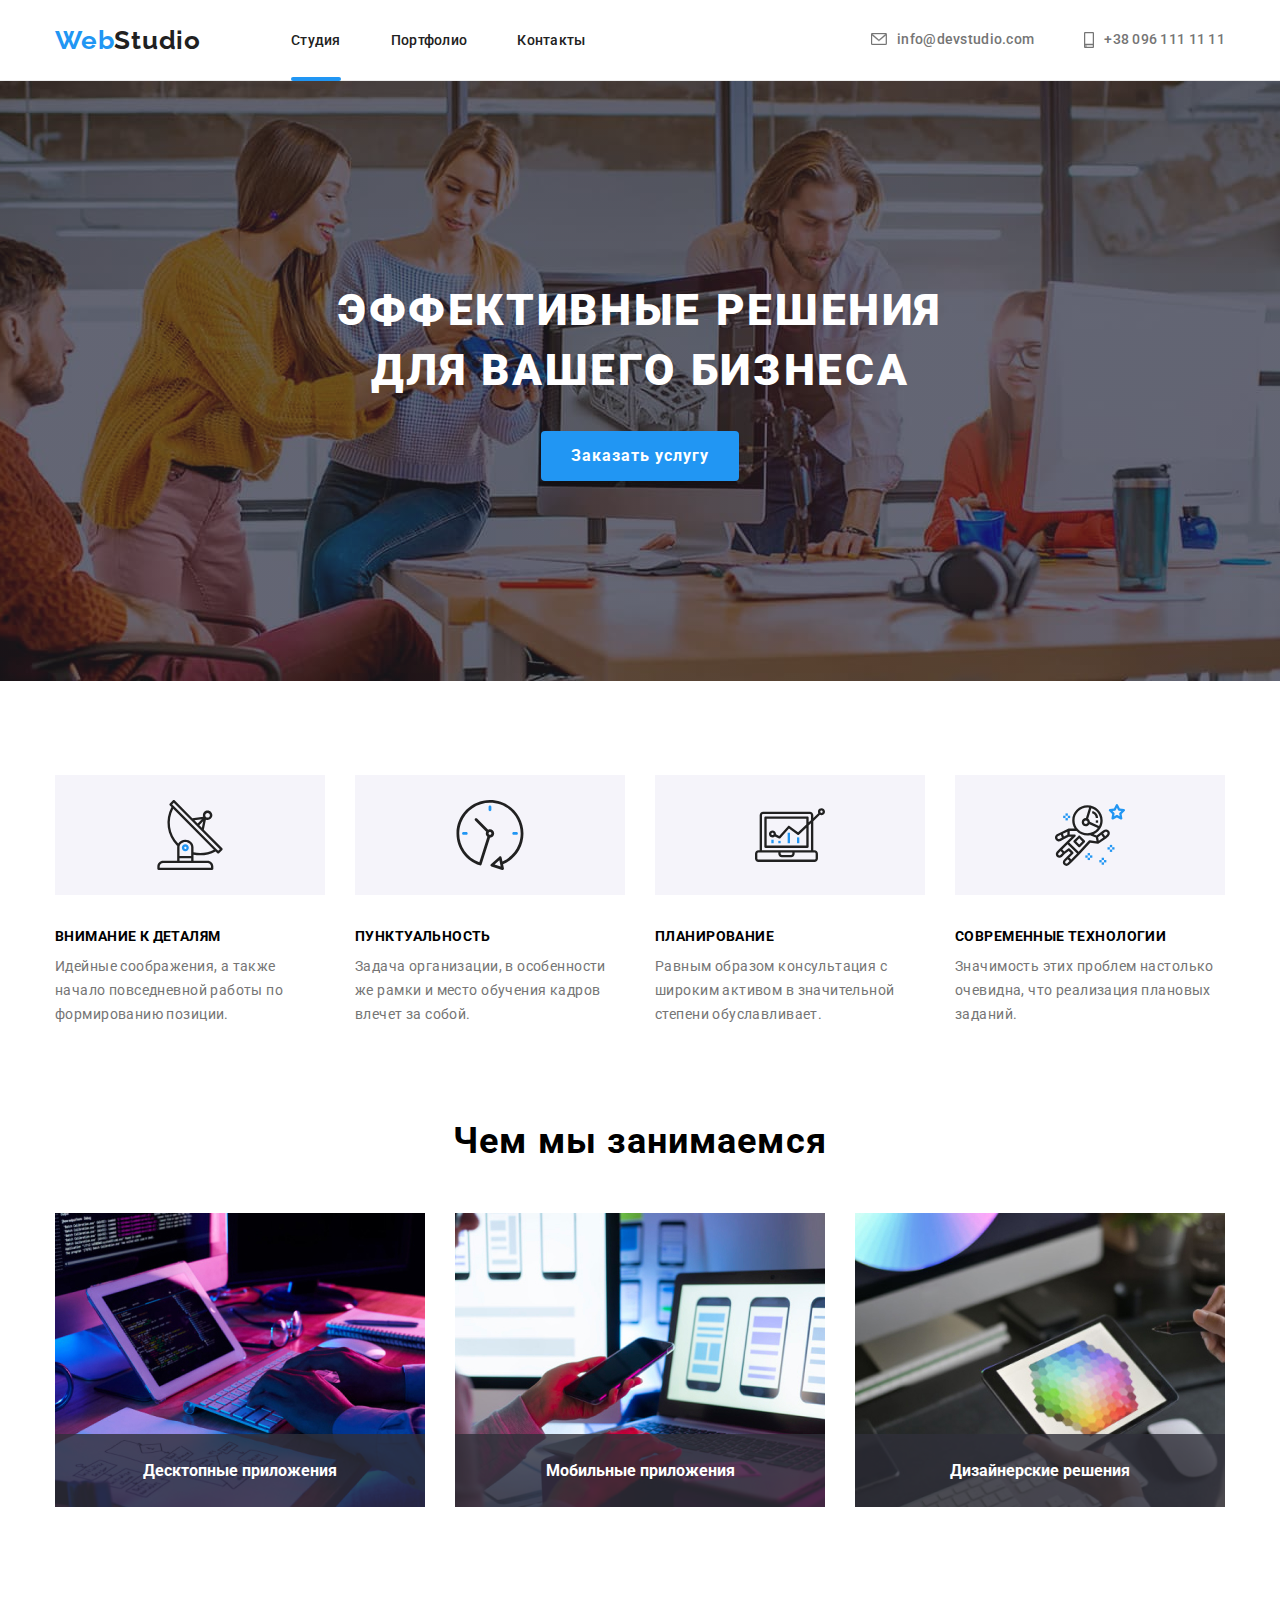
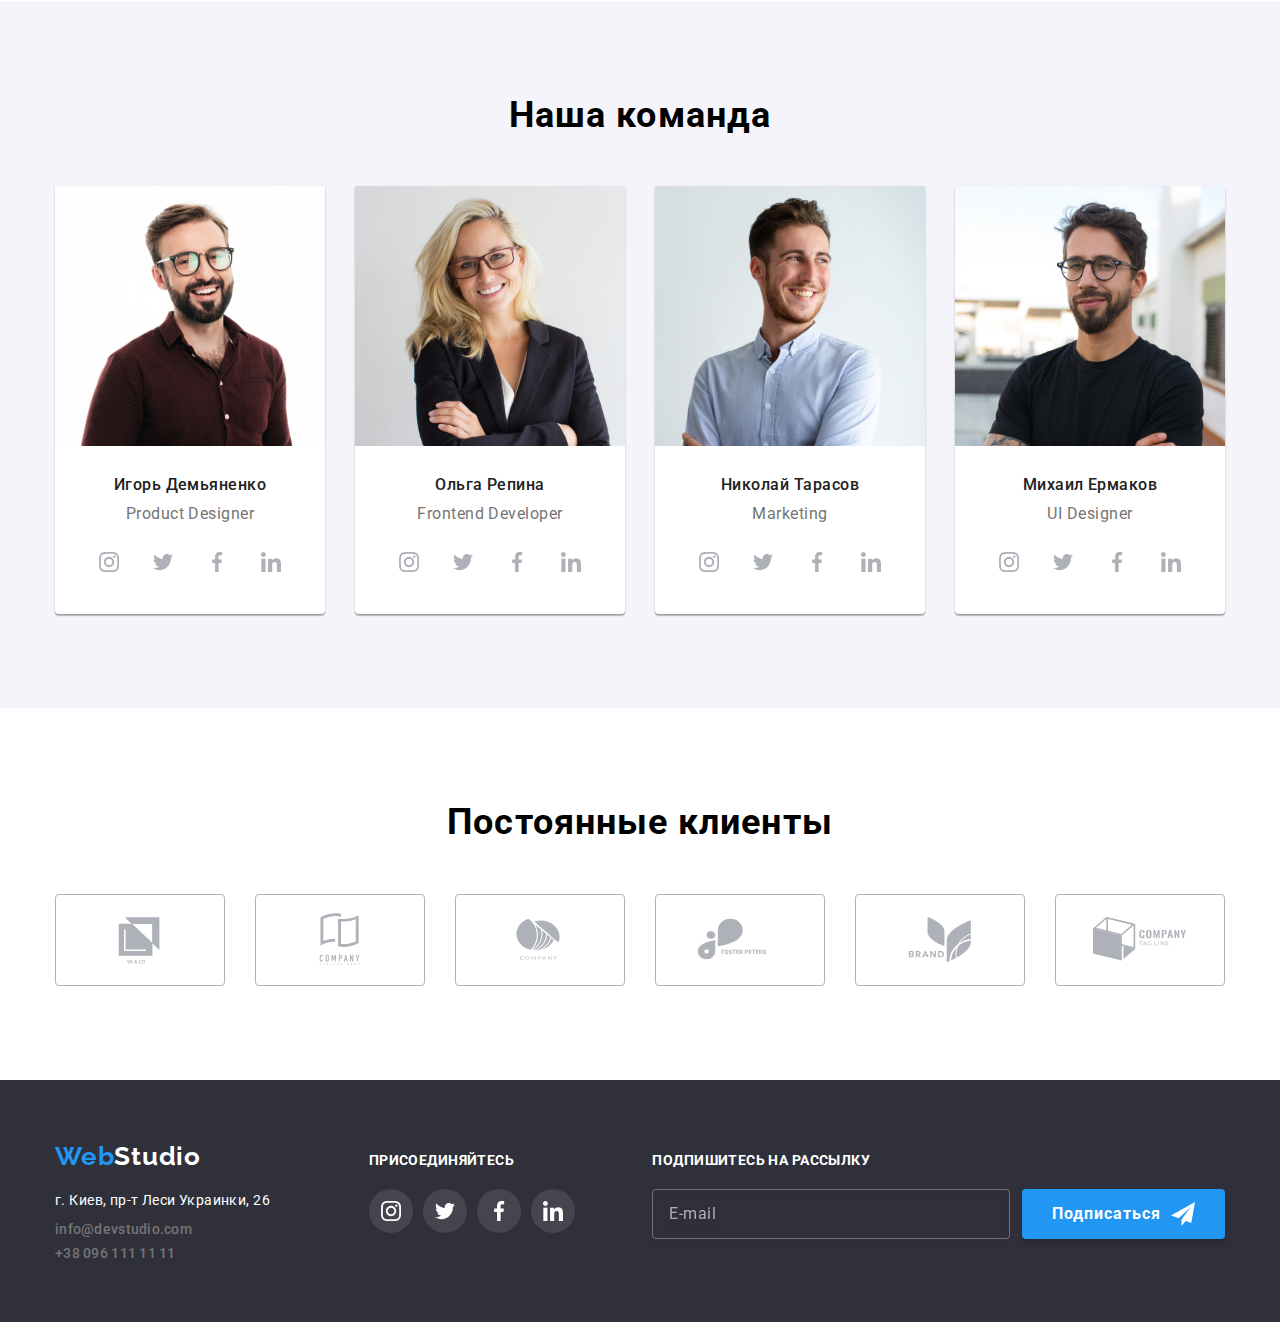
==== index.html @ a6168514 "файлы с прошлого проекта" ====
<!DOCTYPE html>
<html lang="ru">

<head>
  <meta charset="UTF-8" />
  <meta http-equiv="X-UA-Compatible" content="IE=edge" />
  <meta name="viewport" content="width=device-width, initial-scale=1.0" />
  <link rel="stylesheet" href="https://cdnjs.cloudflare.com/ajax/libs/modern-normalize/1.0.0/modern-normalize.css"
    integrity="sha512-Zx6MlUMKSVJoQ+83OwhdILe8cSEsCzfqThJd7J/VA2UrK6Ctj85p+xzqfyuNXE5B1k25uUdmJ2OzItbBy9GHAQ=="
    crossorigin="anonymous" />
  <link rel="preconnect" href="https://fonts.gstatic.com" />

  <link rel="preconnect" href="https://fonts.gstatic.com" />
  <link href="https://fonts.googleapis.com/css2?family=Raleway:wght@700&family=Roboto:wght@400;500;700;900&display=swap"
    rel="stylesheet" />
  <link rel="stylesheet" href="./css/main.min.css" />
  <title>WebStudio</title>
</head>

<body>
  <header class="header">
    <div class="container ">
      <!-- Navigations -->
      <nav class="navig">
        <a href="./" class="navig-logo link ">
          <span class="logo-span">Web</span>Studio</a>
        <ul class="menu list-no">
          <li class="menu__item">
            <a class="menu__link link line-bottom-link" href="#">Студия</a>
          </li>
          <li class="menu__item">
            <a class="menu__link link" href="./portfolio/portfolio.html">Портфолио</a>
          </li>
          <li class="menu__item">
            <a class="menu__link link" href="#">Контакты</a>
          </li>
        </ul>
      </nav>
      <ul class="con-list list-no">
        <li class="con-list__item">
          <a class="link con-list__link" href="mailto:info@devstudio.com">
            <svg class="con-list__icon" width="16" height="12">
              <use href="./img/icons/icons.svg#icon-envelope"></use>
            </svg>
            info@devstudio.com
          </a>
        </li>
        <li class="con-list__item">
          <a class="link con-list__link" href="tel:+380961111111">
            <svg class="con-list__icon" width="10" height="16">
              <use href="./img/icons/icons.svg#icon-smartphone"></use>
            </svg>

            +38 096 111 11 11
          </a>
        </li>
      </ul>
    </div>
  </header>
  <main>
    <section class="hero-section hero-section--fon">
      <div class="container">
        <h1 class="hero-section__main-title">Эффективные решения для вашего бизнеса</h1>
        <button class="hero-section__order-but" type="button" data-modal-open>Заказать услугу</button>
        
    </section>
    <section class="about-section">
      <div class="container">
        <!-- Наши качества -->
        <ul class="about-list list-no">
          <li class="about-list__item icon-det">
            <h3 class="about-list__mini-title">Внимание к деталям</h3>
            <p class="about-list__description">
              Идейные соображения, а также начало повседневной работы по
              формированию позиции.
            </p>
          </li>
          <li class="about-list__item icon-time">
            <h3 class="about-list__mini-title">Пунктуальность</h3>
            <p class="about-list__description">
              Задача организации, в особенности же рамки и место обучения кадров
              влечет за собой.
            </p>
          </li>
          <li class="about-list__item icon-plan">
            <h3 class="about-list__mini-title">Планирование</h3>
            <p class="about-list__description">
              Равным образом консультация с широким активом в значительной
              степени обуславливает.
            </p>
          </li>
          <li class="about-list__item icon-tech">
            <h3 class="about-list__mini-title">Современные технологии</h3>
            <p class="about-list__description">
              Значимость этих проблем настолько очевидна, что реализация
              плановых заданий.
            </p>
          </li>
        </ul>
      </div>
    </section>
    <section class="list-img-section">
      <div class="container">
        <!-- Фото чем мы занимаемся  -->
        <h2 class="title-section">Чем мы занимаемся</h2>
        <ul class="list-img list-no ">
          <li>
            <div class="list-img__card-img">

              <img src="img/img-3.jpg" width="370" height="294" alt="Програмист пишет код" />
              <h4 class="list-img__desc">Десктопные приложения</h4>

            </div>
          </li>
          <li>
            <div class="list-img__card-img">

              <img src="img/img-1.jpg" width="370" height="294" alt="Робота веб-дизайнера" />
              <h4 class="list-img__desc">Мобильные приложения</h4>
            </div>
          </li>
          <li>
            <div class="list-img__card-img">

              <img src="img/img-2.jpg" width="370" height="294" alt="Я хз шо це таке, і взагалі я хочу сало" />
              <h4 class="list-img__desc">Дизайнерские решения</h4>
            </div>
          </li>
        </ul>
      </div>
    </section>
    <section class="team-section">
      <div class="container">
        <!-- Наша команда -->
        <h2 class="title-section">Наша команда</h2>
        <ul class="list-team list-no ">
          <li class="list-team__item">
            <img src="img/team/img.jpg" alt="Ігарь" width="270" height="260" />
            <h4 class="list-team__title-name">Игорь Демьяненко</h4>
            <p class="list-team__job">Product Designer</p>

            <ul class="massage-list list-no">
              <li class="massage-list__items">
                <a href="" class="massage-list__link">
                  <svg class="massage-list__icon" width='40'>
                    <use href="./img/icons/icons.svg#icon-instagram"></use>
                  </svg>
                </a>
              </li>
              <li class="massage-list__items">
                <a href="" class="massage-list__link">
                  <svg class="massage-list__icon" width='40'>
                    <use href="./img/icons/icons.svg#icon-twitter"></use>
                  </svg>
                </a>
              </li>
              <li class="massage-list__items">
                <a href="" class="massage-list__link">
                  <svg class="massage-list__icon" width='40'>
                    <use href="./img/icons/icons.svg#icon-facebook"></use>
                  </svg>
                </a>
              </li>
              <li class="massage-list__items">
                <a href="" class="massage-list__link">
                  <svg class="massage-list__icon" width='40'>
                    <use href="./img/icons/icons.svg#icon-linkedin"></use>
                  </svg>
                </a>
              </li>
            </ul>
          </li>
          <li class="list-team__item">
            <img src="img/team/img-1.jpg" alt="Ольга" width="270" height="260" />
            <h4 class="list-team__title-name">Ольга Репина</h4>
            <p class="list-team__job">Frontend Developer</p>
            <ul class="massage-list list-no">
              <li class="massage-list__items">
                <a href="" class="massage-list__link">
                  <svg class="massage-list__icon" width='40'>
                    <use href="./img/icons/icons.svg#icon-instagram"></use>
                  </svg>
                </a>
              </li>
              <li class="massage-list__items">
                <a href="" class="massage-list__link">
                  <svg class="massage-list__icon" width='40'>
                    <use href="./img/icons/icons.svg#icon-twitter"></use>
                  </svg>
                </a>
              </li>
              <li class="massage-list__items">
                <a href="" class="massage-list__link">
                  <svg class="massage-list__icon" width='40'>
                    <use href="./img/icons/icons.svg#icon-facebook"></use>
                  </svg>
                </a>
              </li>
              <li class="massage-list__items">
                <a href="" class="massage-list__link">
                  <svg class="massage-list__icon" width='40'>
                    <use href="./img/icons/icons.svg#icon-linkedin"></use>
                  </svg>
                </a>
              </li>
            </ul>
          </li>
          <li class="list-team__item">
            <img src="img/team/img-2.jpg" alt="Коля" width="270" height="260" />
            <h4 class="list-team__title-name">Николай Тарасов</h4>
            <p class="list-team__job">Marketing</p>
           <ul class="massage-list list-no">
              <li class="massage-list__items">
                <a href="" class="massage-list__link">
                  <svg class="massage-list__icon" width='40'>
                    <use href="./img/icons/icons.svg#icon-instagram"></use>
                  </svg>
                </a>
              </li>
              <li class="massage-list__items">
                <a href="" class="massage-list__link">
                  <svg class="massage-list__icon" width='40'>
                    <use href="./img/icons/icons.svg#icon-twitter"></use>
                  </svg>
                </a>
              </li>
              <li class="massage-list__items">
                <a href="" class="massage-list__link">
                  <svg class="massage-list__icon" width='40'>
                    <use href="./img/icons/icons.svg#icon-facebook"></use>
                  </svg>
                </a>
              </li>
              <li class="massage-list__items">
                <a href="" class="massage-list__link">
                  <svg class="massage-list__icon" width='40'>
                    <use href="./img/icons/icons.svg#icon-linkedin"></use>
                  </svg>
                </a>
              </li>
            </ul>
          </li>
          <li class="list-team__item">
            <img src="img/team/img-3.jpg" alt="Міша" width="270" height="260" />
            <h4 class="list-team__title-name">Михаил Ермаков</h4>
            <p class="list-team__job">UI Designer</p>
           <ul class="massage-list list-no">
              <li class="massage-list__items">
                <a href="" class="massage-list__link">
                  <svg class="massage-list__icon" width='40'>
                    <use href="./img/icons/icons.svg#icon-instagram"></use>
                  </svg>
                </a>
              </li>
              <li class="massage-list__items">
                <a href="" class="massage-list__link">
                  <svg class="massage-list__icon" width='40'>
                    <use href="./img/icons/icons.svg#icon-twitter"></use>
                  </svg>
                </a>
              </li>
              <li class="massage-list__items">
                <a href="" class="massage-list__link">
                  <svg class="massage-list__icon" width='40'>
                    <use href="./img/icons/icons.svg#icon-facebook"></use>
                  </svg>
                </a>
              </li>
              <li class="massage-list__items">
                <a href="" class="massage-list__link">
                  <svg class="massage-list__icon" width='40'>
                    <use href="./img/icons/icons.svg#icon-linkedin"></use>
                  </svg>
                </a>
              </li>
            </ul>
          </ul>
      </div>
    </section>
    <section class="clients-section">
      <div class="container">
        <h2 class="title-section">Постоянные клиенты</h2>
        <ul class="clients-list list-no">
          <li class="clients-list__item">
            <a href="" class="clients-list__link">
              <svg class="clients-list__logo">
                <use href="./img/icons/icons.svg#icon-client-1"></use>
              </svg>
            </a>
          </li>
          <li class="clients-list__item ">
            <a href="" class="clients-list__link">
              <svg class="clients-list__logo">
                <use href="./img/icons/icons.svg#icon-client-2"></use>
              </svg>
            </a>
          </li>
          <li class="clients-list__item">
            <a href="" class="clients-list__link">
              <svg class="clients-list__logo">
                <use href="./img/icons/icons.svg#icon-client-3"></use>
              </svg>
            </a>
          </li>
          <li class="clients-list__item">
            <a href="" class="clients-list__link">
              <svg class="clients-list__logo">
                <use href="./img/icons/icons.svg#icon-client-4"></use>
              </svg>
            </a>
          </li>
          <li class="clients-list__item">
            <a href="" class="clients-list__link">
              <svg class="clients-list__logo">
                <use href="./img/icons/icons.svg#icon-client-5"></use>
              </svg>
            </a>
          </li>
          <li class="clients-list__item"">
            <a href="" class="clients-list__link">
              <svg class="clients-list__logo">
                <use href="./img/icons/icons.svg#icon-client-6"></use>
              </svg>
            </a>
          </li>
        </ul>
      </div>
    </section>
  </main>
  <footer class="footer">
    <div class="container content-foot">
      <!-- Адрес и контакты в футере -->
      <div class='info-footer'>
        <a href="./" class="link info-footer__logo">
          <span class="logo-span ">Web</span><span class="white-span">Studio</span>
        </a>
        <address class="address">
          <a href="https://goo.gl/maps/hZhFV1fXpXnWWx7i7" class="address__street link" target="_blank">г. Киев, пр-т Леси
            Украинки, 26</a>
        <ul class="con-list con-list--no-flex ">
          <li class="con-list__item con-list__item--margin">
            <a class="link con-list__link" href="mailto:info@devstudio.com">
              info@devstudio.com
            </a>
          </li>
          <li class="con-list__item con-list__item--margin">
            <a class="link con-list__link" href="tel:+380961111111">
              
              +38 096 111 11 11
            </a>
          </li>
        </ul>
        </address>
      </div>
      <div class="sn-footer">
        <h3 class="sn-footer__title ">присоединяйтесь</h3>
          <ul class="massage-list list-no">
              <li class="massage-list__items">
                <a href="" class="massage-list__link massage-list__link--bg">
                  <svg class="massage-list__icon massage-list__icon--fill" width='40'>
                    <use href="./img/icons/icons.svg#icon-instagram"></use>
                  </svg>
                </a>
              </li>
              <li class="massage-list__items">
                <a href="" class="massage-list__link link massage-list__link--bg">
                  <svg class="massage-list__icon massage-list__icon--fill" width='40'>
                    <use href="./img/icons/icons.svg#icon-twitter"></use>
                  </svg>
                </a>
              </li>
              <li class="massage-list__items">
                <a href="" class="massage-list__link link massage-list__link--bg">
                  <svg class="massage-list__icon massage-list__icon--fill" width='40'>
                    <use href="./img/icons/icons.svg#icon-facebook"></use>
                  </svg>
                </a>
              </li>
              <li class="massage-list__items">
                <a href="" class="massage-list__link link massage-list__link--bg">
                  <svg class="massage-list__icon massage-list__icon--fill " width='40'>
                    <use href="./img/icons/icons.svg#icon-linkedin"></use>
                  </svg>
                </a>
              </li>
            </ul>
      </div>
      <div>
        <h3 class="sn-footer__title">Подпишитесь на рассылку</h3>
        <form class="footer-form">
          <input type="email" class="footer-form__input" placeholder="E-mail" autocomplete="email">
          <button type="submit" class="footer-form__order-but">Подписаться 
            <svg class="footer-form__icon">
              <use href="./img/icons/icons.svg#teleg-icon"></use>
            </svg></button>
        </form>
      </div>
    </div>

  </footer>
  <div class="back-drop-appl is-hidden" data-modal>
    <div class="modal-appl">
      <button class="modal-apll__close" data-modal-close>
        <svg class="close-icon">
          <use href="./img/icons/icons.svg#close"></use>
        </svg>
      </button>

      <form class="form-modal">
        <h2 class="form-modal__title">Оставьте свои данные, мы вам перезвоним</h2>
        <!-- Div INPUT -->
        <div class="form-field">

          <label class="form-input">
            <span class="form-input__label">Имя</span>
            <div class="form-input__block">
              <input type="text" id="name" class="form-input__input">
              <svg class="form-input__icon">
                <use href="./img/icons/icons.svg#icon-person-form"></use>
              </svg>
            </div>
          </label>


          <label class="form-input">
            <span class="form-input__label">Телефон</span>
            <div class="form-input__block">
              <input type="tel" id="tel" class="form-input__input">
              <svg class="form-input__icon">
                <use href='./img/icons/icons.svg#icon-phone-form'></use>
              </svg>
            </div>
          </label>


          <label class="form-input">
            <span for="mail" class="form-input__label">Почта</span>
            <div class="form-input__block">
              <input type="email" id="mail" class="form-input__input">
              <svg class="form-input__icon">
                <use href="./img/icons/icons.svg#icon-email-form"></use>
              </svg>
            </div>
          </label>

          <!-- комент -->
          <span class="form-input__label">Коментарий</span>
          <textarea class="form-field__coment" name="comm" id="comment" placeholder="Введите текст"></textarea>
        </div>

        <!-- Пользовательское соглашения -->
        <label class="check">
          <input class="modal-checkbox" type="checkbox" name="check-polit" value="yes">
          <span class="icon-check"></span>
          <span class="span-dogovor">Соглашаюсь с рассылкой и принимаю <a href="#" class="cond">Условия
              договора</a></span>
        </label>

        <button type="submit" class="order-but">Отправить</button>
      </form>
    </div>
  </div>
  <script src="./js/modal.js"></script>
</body>

</html>
---- css/main.min.css ----
*,::before,::after{margin:0;padding:0}img{display:block;max-width:100%;height:auto}h1,h2,h3,h4,h5,h6,p{margin-top:0}html{-webkit-box-sizing:border-box;box-sizing:border-box}*,*::after,*::before{-webkit-box-sizing:inherit;box-sizing:inherit}ul{list-style:none}a{text-decoration:none}body{-webkit-box-sizing:border-box;box-sizing:border-box;font-family:"Roboto",sans-serif;background:#ffffff}button{cursor:pointer}.container{width:1200px;margin:0 auto;padding:0px 15px}@media screen and (max-width: 900px){.container{width:900px}}.navig{display:-webkit-box;display:-ms-flexbox;display:flex}.header{padding:24px 0px 25px 0px;border-bottom:1px solid #ececec}.header .container{display:-webkit-box;display:-ms-flexbox;display:flex;-webkit-box-pack:justify;-ms-flex-pack:justify;justify-content:space-between;-webkit-box-align:center;-ms-flex-align:center;align-items:center}.navig-logo .logo-span{color:#2196f3}.menu{-webkit-box-align:center;-ms-flex-align:center;align-items:center;display:-webkit-box;display:-ms-flexbox;display:flex}.menu__item{position:relative;margin-right:50px}.menu__link{font-size:14px;font-weight:500;line-height:1.14;color:#212121;letter-spacing:0.02em;-webkit-transition:color 250ms cubic-bezier(0.4, 0, 0.2, 1);transition:color 250ms cubic-bezier(0.4, 0, 0.2, 1)}.menu__link:hover,.menu__link:focus{color:#2196f3}.menu__link::after{position:absolute;top:100%;left:0%;width:100%;content:"";background:#2196f3;border-radius:2px;height:4px;margin-top:28.3px;-webkit-transform:scaleX(0);transform:scaleX(0);-webkit-transition:-webkit-transform 250ms cubic-bezier(0.4, 0, 0.2, 1);transition:-webkit-transform 250ms cubic-bezier(0.4, 0, 0.2, 1);transition:transform 250ms cubic-bezier(0.4, 0, 0.2, 1);transition:transform 250ms cubic-bezier(0.4, 0, 0.2, 1), -webkit-transform 250ms cubic-bezier(0.4, 0, 0.2, 1)}.menu__link:hover::after,.menu__link:focus::after{-webkit-transform:scaleX(1);transform:scaleX(1)}.line-bottom-link::after{position:absolute;top:100%;left:0%;width:100%;content:"";background:#2196f3;border-radius:2px;height:4px;margin-top:28.3px;-webkit-transform:scaleX(1);transform:scaleX(1)}.con-list{display:-webkit-box;display:-ms-flexbox;display:flex;margin-left:auto}.con-list__item{margin-right:50px}.con-list__item:last-child{margin-right:0px}.con-list__link{font-weight:500;font-size:14px;line-height:1.14;letter-spacing:0.02em;color:#757575;display:-webkit-box;display:-ms-flexbox;display:flex;-webkit-box-align:center;-ms-flex-align:center;align-items:center;-webkit-transition:color 250ms cubic-bezier(0.4, 0, 0.2, 1),fill 250ms cubic-bezier(0.4, 0, 0.2, 1);transition:color 250ms cubic-bezier(0.4, 0, 0.2, 1),fill 250ms cubic-bezier(0.4, 0, 0.2, 1)}.con-list__link:hover,.con-list__link:focus{color:#2196f3}.con-list__icon{stroke:currentColor;margin-right:10px}.hero-section__order-but,.footer-form__order-but,.order-but,.but-list__but{background:#2196f3;font-family:"Roboto",sans-serif;font-weight:700;font-size:16px;line-height:1.87;border:none;letter-spacing:0.06em;color:#ffffff;-webkit-box-shadow:0px 4px 4px rgba(0,0,0,0.15);box-shadow:0px 4px 4px rgba(0,0,0,0.15);border-radius:4px;-webkit-transition:-webkit-transform 600ms cubic-bezier(0.4, 0, 0.2, 1);transition:-webkit-transform 600ms cubic-bezier(0.4, 0, 0.2, 1);transition:transform 600ms cubic-bezier(0.4, 0, 0.2, 1);transition:transform 600ms cubic-bezier(0.4, 0, 0.2, 1), -webkit-transform 600ms cubic-bezier(0.4, 0, 0.2, 1);overflow:hidden;padding:10px 30px 10px 30px}.hero-section__order-but:active,.footer-form__order-but:active,.order-but:active,.but-list__but:active{-webkit-transform:scale(0.9);transform:scale(0.9)}.navig-logo,.info-footer__logo{font-family:"Raleway", sans-serif;font-weight:700;font-size:26px;line-height:1.3;letter-spacing:0.03em;height:31px;margin-right:90px;color:#212121}.hero-section{padding-top:200px;padding-bottom:200px}.hero-section--fon{max-width:1600px;height:600px;background-image:-webkit-gradient(linear, left bottom, left top, from(rgba(47,48,58,0.4)), to(rgba(47,48,58,0.4))),url(../img/bg.jpg);background-image:linear-gradient(to top, rgba(47,48,58,0.4), rgba(47,48,58,0.4)),url(../img/bg.jpg);background-size:cover;background-position:center;background-repeat:no-repeat;margin:0 auto}.hero-section__main-title{color:#fff;font-family:"Roboto",sans-serif;font-weight:900;font-size:44px;line-height:1.36;text-align:center;letter-spacing:0.06em;text-transform:uppercase;margin:0 auto 30px auto;width:696px}.hero-section__order-but{display:block;margin-left:auto;margin-right:auto}.center{text-align:center}.about-section{padding-top:94px;padding-bottom:94px}.about-list{display:-webkit-box;display:-ms-flexbox;display:flex}.about-list__item{width:270px}.about-list__item:not(:last-child){margin-right:30px}.about-list__item::before{content:"";display:inline-block;width:270px;height:120px;background-color:#f5f4fa;margin-bottom:30px}.icon-det::before{background-image:url(../img/icons/antenna.svg);background-size:70px 70px;background-repeat:no-repeat;background-position:center}.icon-time::before{background-image:url(../img/icons/clock.svg);background-size:70px 70px;background-repeat:no-repeat;background-position:center}.icon-plan::before{background-image:url(../img/icons/diagram.svg);background-size:70px 70px;background-repeat:no-repeat;background-position:center}.icon-tech::before{background-image:url(../img/icons/astronaut.svg);background-size:70px 70px;background-repeat:no-repeat;background-position:center}.about-list__mini-title{font-family:"Roboto",sans-serif;font-weight:700;font-size:14px;line-height:1.14;letter-spacing:0.03em;text-transform:uppercase;margin-bottom:10px}.about-list__description{color:#757575;font-size:14px;line-height:1.71;letter-spacing:0.03em}.title-section{font-family:"Roboto",sans-serif;font-weight:700;font-size:36px;line-height:1.16;text-align:center;letter-spacing:0.03em;margin-bottom:50px}.list-img-section{padding-bottom:94px}.list-img{display:-webkit-box;display:-ms-flexbox;display:flex;-webkit-box-pack:justify;-ms-flex-pack:justify;justify-content:space-between}.list-img__card-img{position:relative}.list-img__desc{position:absolute;bottom:0;left:50%;-webkit-transform:translateX(-50%);transform:translateX(-50%);color:#fff;padding:27px 0px 27px 0px;width:100%;text-align:center;background-color:rgba(47,48,58,0.8);margin:0}.team-section{padding-top:94px;padding-bottom:94px;background:#f5f4fa}.list-team{display:-webkit-box;display:-ms-flexbox;display:flex;-webkit-box-pack:justify;-ms-flex-pack:justify;justify-content:space-between}.list-team__item{background-color:white;width:270px;-webkit-box-shadow:0px 1px 3px rgba(0,0,0,0.12),0px 1px 1px rgba(0,0,0,0.14),0px 2px 1px rgba(0,0,0,0.2);box-shadow:0px 1px 3px rgba(0,0,0,0.12),0px 1px 1px rgba(0,0,0,0.14),0px 2px 1px rgba(0,0,0,0.2);border-radius:0px 0px 4px 4px;padding-bottom:30px}.list-team__item:last-child{margin-right:0px}.list-team__title-name{font-family:"Roboto",sans-serif;color:#212121;font-weight:500;font-size:16px;line-height:1.18;text-align:center;letter-spacing:0.03em;margin-top:30px;margin-bottom:10px}.list-team__job{font-family:inherit;color:#757575;font-size:16px;line-height:1.18;letter-spacing:0.03em;text-align:center;margin-bottom:16px}.massage-list{-webkit-box-pack:center;-ms-flex-pack:center;justify-content:center;display:-webkit-box;display:-ms-flexbox;display:flex}.massage-list__items:not(:last-child){margin-right:10px}.massage-list__link{display:-webkit-box;display:-ms-flexbox;display:flex;width:44px;height:44px;border-radius:50%;-webkit-box-align:center;-ms-flex-align:center;align-items:center;-webkit-box-pack:center;-ms-flex-pack:center;justify-content:center;-webkit-transition:background-color 250ms cubic-bezier(0.4, 0, 0.2, 1);transition:background-color 250ms cubic-bezier(0.4, 0, 0.2, 1)}.massage-list__link:hover,.massage-list__link:focus{background-color:#2196f3}.massage-list__icon{width:20px;height:20px;fill:#afb1b8;-webkit-transition:fill 250ms cubic-bezier(0.4, 0, 0.2, 1);transition:fill 250ms cubic-bezier(0.4, 0, 0.2, 1)}.massage-list__link:hover .massage-list__icon,.massage-list__link:focus .massage-list__icon{fill:white}.clients-section{padding-top:94px;padding-bottom:94px}.clients-list{display:-webkit-box;display:-ms-flexbox;display:flex}.clients-list__item:not(:last-child){margin-right:30px}.clients-list__link{fill:#afb1b8;display:-webkit-box;display:-ms-flexbox;display:flex;-webkit-box-pack:center;-ms-flex-pack:center;justify-content:center;-webkit-box-align:center;-ms-flex-align:center;align-items:center;width:170px;height:92px;border:1px solid #afb1b8;border-radius:4px;-webkit-transition:fill 250ms cubic-bezier(0.4, 0, 0.2, 1),border-color 250ms cubic-bezier(0.4, 0, 0.2, 1) 250ms;transition:fill 250ms cubic-bezier(0.4, 0, 0.2, 1),border-color 250ms cubic-bezier(0.4, 0, 0.2, 1) 250ms}.clients-list__link:hover,.clients-list__link:focus{fill:#2196f3;border-color:#2196f3}.clients-list__logo{width:106px;height:60px}.footer{background:#2f303a;padding-top:60px;padding-bottom:60px}.content-foot{-webkit-box-align:baseline;-ms-flex-align:baseline;align-items:baseline;display:-webkit-box;display:-ms-flexbox;display:flex;-webkit-box-pack:justify;-ms-flex-pack:justify;justify-content:space-between}.info-footer__logo{font-family:"Raleway",sans-serif;font-weight:700;font-size:26px;line-height:1.3;letter-spacing:0.03em;height:31px}.address{font-style:normal;margin-top:15px}.address__street{color:#fff;font-family:"Roboto",sans-serif;font-size:14px;line-height:1.71;letter-spacing:0.03em}.con-list--no-flex{display:-webkit-box;display:-ms-flexbox;display:flex;-webkit-box-orient:vertical;-webkit-box-direction:normal;-ms-flex-direction:column;flex-direction:column}.con-list__item--margin{margin-top:9px}.info-footer__logo .logo-span{color:#2196f3}.info-footer__logo .white-span{color:white}.sn-footer__title{font-family:"Roboto",sans-serif;font-weight:700;font-size:14px;line-height:1.14;letter-spacing:0.03em;text-transform:uppercase;color:#fff;margin-bottom:20px}.massage-list__link--bg{background:rgba(255,255,255,0.1)}.massage-list__icon--fill{fill:#fff}.footer-form{display:-webkit-box;display:-ms-flexbox;display:flex}.footer-form__input{outline:none;border:1px solid rgba(255,255,255,0.3);-webkit-box-sizing:border-box;box-sizing:border-box;-webkit-filter:drop-shadow(0px 4px 4px rgba(0,0,0,0.15));filter:drop-shadow(0px 4px 4px rgba(0,0,0,0.15));border-radius:4px;width:358px;height:50px;background:none;margin-right:12px;padding:15px 16px 15px 16px;font-family:"Roboto",sans-serif;font-weight:400;font-size:16px;line-height:1.25;letter-spacing:0.03em;color:rgba(255,255,255,0.89)}.footer-form__input::-webkit-input-placeholder{font-family:"Roboto",sans-serif;font-weight:400;font-size:16px;line-height:1.25;letter-spacing:0.03em;color:rgba(255,255,255,0.6)}.footer-form__input:-ms-input-placeholder{font-family:"Roboto",sans-serif;font-weight:400;font-size:16px;line-height:1.25;letter-spacing:0.03em;color:rgba(255,255,255,0.6)}.footer-form__input::-ms-input-placeholder{font-family:"Roboto",sans-serif;font-weight:400;font-size:16px;line-height:1.25;letter-spacing:0.03em;color:rgba(255,255,255,0.6)}.footer-form__input::placeholder{font-family:"Roboto",sans-serif;font-weight:400;font-size:16px;line-height:1.25;letter-spacing:0.03em;color:rgba(255,255,255,0.6)}.footer-form__order-but{display:-webkit-box;display:-ms-flexbox;display:flex;-webkit-box-align:center;-ms-flex-align:center;align-items:center}.footer-form__icon{display:block;width:24px;height:24px;-webkit-transition:-webkit-transform 350ms cubic-bezier(0.4, 0, 0.2, 1);transition:-webkit-transform 350ms cubic-bezier(0.4, 0, 0.2, 1);transition:transform 350ms cubic-bezier(0.4, 0, 0.2, 1);transition:transform 350ms cubic-bezier(0.4, 0, 0.2, 1), -webkit-transform 350ms cubic-bezier(0.4, 0, 0.2, 1);margin-left:10px;fill:white}.footer-form__order-but:active .footer-form__icon{-webkit-transform:translate(200%, -200%);transform:translate(200%, -200%)}.back-drop-appl{position:fixed;top:0;left:0;width:100%;height:100%;background:rgba(0,0,0,0.2);-webkit-transition:opacity 450ms cubic-bezier(0.4, 0, 0.2, 1);transition:opacity 450ms cubic-bezier(0.4, 0, 0.2, 1)}.back-drop-appl.is-hidden .modal-appl{-webkit-transform:translate(-50%, -50%) scale(0.9);transform:translate(-50%, -50%) scale(0.9)}.modal-appl{position:absolute;top:50%;left:50%;-webkit-transform:translate(-50%, -50%) scale(1);transform:translate(-50%, -50%) scale(1);width:528px;height:581px;background-color:#fff;-webkit-transition:-webkit-transform 450ms cubic-bezier(0.4, 0, 0.2, 1);transition:-webkit-transform 450ms cubic-bezier(0.4, 0, 0.2, 1);transition:transform 450ms cubic-bezier(0.4, 0, 0.2, 1);transition:transform 450ms cubic-bezier(0.4, 0, 0.2, 1), -webkit-transform 450ms cubic-bezier(0.4, 0, 0.2, 1)}.modal-apll__close{position:absolute;top:8px;right:8px;width:30px;height:30px;display:-webkit-box;display:-ms-flexbox;display:flex;-webkit-box-pack:center;-ms-flex-pack:center;justify-content:center;-webkit-box-align:center;-ms-flex-align:center;align-items:center;border-radius:50%;background:#ffffff;border:1px solid rgba(0,0,0,0.1);-webkit-box-sizing:border-box;box-sizing:border-box}.close-icon{width:18px;height:18px;fill:black}.close-icon:hover,.close-icon:focus{fill:#2196f3}.is-hidden{opacity:0;pointer-events:none}.form-modal{padding:40px;width:100%}.form-modal__title{font-weight:700;font-size:20px;line-height:1.15;text-align:center;letter-spacing:0.03em;margin-bottom:12px}.form-field{display:-webkit-box;display:-ms-flexbox;display:flex;-webkit-box-orient:vertical;-webkit-box-direction:normal;-ms-flex-direction:column;flex-direction:column}.form-input__label{display:block;margin-bottom:4px;font-weight:400;font-size:12px;line-height:1.16;color:#757575}.form-input{display:block}.form-input__block{position:relative;margin-bottom:10px}.form-input__input{padding:10px 0px 10px 42px;border:1px solid rgba(33,33,33,0.2);border-radius:4px;width:100%;font-family:"Roboto",sans-serif;font-weight:400;font-size:14px;-webkit-transition:border 250ms cubic-bezier(0.4, 0, 0.2, 1);transition:border 250ms cubic-bezier(0.4, 0, 0.2, 1)}.form-input__block:focus-within>.form-input__input{outline:none;border:1px solid #2196f3}.form-field__coment{resize:none;border:1px solid rgba(33,33,33,0.2);border-radius:4px;height:120px;padding:12px 16px 12px 16px;font-family:"Roboto",sans-serif;font-weight:400;font-size:14px;line-height:1.14;letter-spacing:0.01em;-webkit-transition:border 200ms cubic-bezier(0.4, 0, 0.2, 1);transition:border 200ms cubic-bezier(0.4, 0, 0.2, 1)}.form-field__coment::-webkit-input-placeholder{font-family:"Roboto",sans-serif;font-weight:400;font-size:14px;line-height:1.14;letter-spacing:0.01em;color:rgba(117,117,117,0.5)}.form-field__coment:-ms-input-placeholder{font-family:"Roboto",sans-serif;font-weight:400;font-size:14px;line-height:1.14;letter-spacing:0.01em;color:rgba(117,117,117,0.5)}.form-field__coment::-ms-input-placeholder{font-family:"Roboto",sans-serif;font-weight:400;font-size:14px;line-height:1.14;letter-spacing:0.01em;color:rgba(117,117,117,0.5)}.form-field__coment::placeholder{font-family:"Roboto",sans-serif;font-weight:400;font-size:14px;line-height:1.14;letter-spacing:0.01em;color:rgba(117,117,117,0.5)}.form-field__coment:focus{outline:none;border:1px solid #2196f3}.form-input__icon{position:absolute;top:50%;left:12px;-webkit-transform:translateY(-50%);transform:translateY(-50%);fill:#212121;width:18px;height:18px;-webkit-transition:fill 250ms cubic-bezier(0.4, 0, 0.2, 1);transition:fill 250ms cubic-bezier(0.4, 0, 0.2, 1)}.form-input__block:focus-within>.form-input__icon{fill:#2196f3}.check{display:-webkit-box;display:-ms-flexbox;display:flex;-webkit-box-align:center;-ms-flex-align:center;align-items:center;margin-top:25px;padding-left:8px;margin-bottom:30px}.modal-checkbox{-webkit-appearance:none;-moz-appearance:none;appearance:none}.icon-check{display:inline-block;width:16px;height:15px;border:2px solid #212121;border-radius:2px;margin-right:8px}.modal-checkbox:checked+.icon-check{border:none;background:url(../img/icons/icon-check.svg),#2196f3;background-size:contain;background-origin:border-box;border-radius:3px}.span-dogovor{font-family:"Roboto",sans-serif;font-weight:400;font-size:14px;line-height:1.71;letter-spacing:0.03em;color:#757575}.cond{color:#2196f3;border-bottom:1.5px solid #2196f3}.order-but{display:block;margin-left:auto;margin-right:auto;-webkit-transition:-webkit-transform 300ms cubic-bezier(0.4, 0, 0.2, 1);transition:-webkit-transform 300ms cubic-bezier(0.4, 0, 0.2, 1);transition:transform 300ms cubic-bezier(0.4, 0, 0.2, 1);transition:transform 300ms cubic-bezier(0.4, 0, 0.2, 1), -webkit-transform 300ms cubic-bezier(0.4, 0, 0.2, 1)}.hero-section__order-but,.footer-form__order-but,.order-but,.but-list__but{background:#2196f3;font-family:"Roboto",sans-serif;font-weight:700;font-size:16px;line-height:1.87;border:none;letter-spacing:0.06em;color:#ffffff;-webkit-box-shadow:0px 4px 4px rgba(0,0,0,0.15);box-shadow:0px 4px 4px rgba(0,0,0,0.15);border-radius:4px;-webkit-transition:-webkit-transform 600ms cubic-bezier(0.4, 0, 0.2, 1);transition:-webkit-transform 600ms cubic-bezier(0.4, 0, 0.2, 1);transition:transform 600ms cubic-bezier(0.4, 0, 0.2, 1);transition:transform 600ms cubic-bezier(0.4, 0, 0.2, 1), -webkit-transform 600ms cubic-bezier(0.4, 0, 0.2, 1);overflow:hidden;padding:10px 30px 10px 30px}.hero-section__order-but:active,.footer-form__order-but:active,.order-but:active,.but-list__but:active{-webkit-transform:scale(0.9);transform:scale(0.9)}.navig-logo,.info-footer__logo{font-family:"Raleway", sans-serif;font-weight:700;font-size:26px;line-height:1.3;letter-spacing:0.03em;height:31px;margin-right:90px;color:#212121}.catalog{padding:94px 0px 94px 0px}.but-list{display:-webkit-box;display:-ms-flexbox;display:flex;margin:0px auto 50px auto;-webkit-box-pack:center;-ms-flex-pack:center;justify-content:center}.but-list__but{margin-right:8px;border-radius:4px;padding:6px 22px 6px 22px;border:none;-webkit-transition:background 550ms cubic-bezier(0.4, 0, 0.2, 1),color 250ms cubic-bezier(0.4, 0, 0.2, 1);transition:background 550ms cubic-bezier(0.4, 0, 0.2, 1),color 250ms cubic-bezier(0.4, 0, 0.2, 1);background:#F5F4FA;color:#212121;-webkit-box-shadow:none;box-shadow:none}.but-list__but:hover,.but-list__but:focus{color:#fff;background-color:#2196f3;-webkit-box-shadow:0px 4px 4px rgba(0,0,0,0.15);box-shadow:0px 4px 4px rgba(0,0,0,0.15)}.project-list{display:-webkit-box;display:-ms-flexbox;display:flex;-ms-flex-wrap:wrap;flex-wrap:wrap;margin:-15px}.project-list__item{border:1px solid #eeeeee;margin:15px;-ms-flex-preferred-size:calc((100% - 90px) / 3);flex-basis:calc((100% - 90px) / 3);-webkit-transition:-webkit-box-shadow 1150ms cubic-bezier(0.4, 0, 0.2, 1);transition:-webkit-box-shadow 1150ms cubic-bezier(0.4, 0, 0.2, 1);transition:box-shadow 1150ms cubic-bezier(0.4, 0, 0.2, 1);transition:box-shadow 1150ms cubic-bezier(0.4, 0, 0.2, 1), -webkit-box-shadow 1150ms cubic-bezier(0.4, 0, 0.2, 1)}.project-list__item:hover,.project-list__item:focus{-webkit-box-sizing:border-box;box-sizing:border-box;-webkit-box-shadow:0px 1px 1px rgba(0,0,0,0.12),0px 4px 4px rgba(0,0,0,0.06),1px 4px 6px rgba(0,0,0,0.16);box-shadow:0px 1px 1px rgba(0,0,0,0.12),0px 4px 4px rgba(0,0,0,0.06),1px 4px 6px rgba(0,0,0,0.16)}.project__name-type-b{padding:20px}.project__name{font-family:"Roboto",sans-serif;color:#212121;font-weight:700;font-size:18px;line-height:2;letter-spacing:0.06em;margin-bottom:4px}.project__type{font-family:inherit;color:#757575;font-size:16px;line-height:1.87;letter-spacing:0.03em}.project__des-block{overflow:hidden;position:relative}.project__des-block::before{position:absolute;top:0;left:0;content:"";width:100%;height:100%;background-color:rgba(33,150,243,0.9);opacity:1;-webkit-transform:translateY(100%);transform:translateY(100%);-webkit-transition:-webkit-transform 250ms cubic-bezier(0.4, 0, 0.2, 1);transition:-webkit-transform 250ms cubic-bezier(0.4, 0, 0.2, 1);transition:transform 250ms cubic-bezier(0.4, 0, 0.2, 1);transition:transform 250ms cubic-bezier(0.4, 0, 0.2, 1), -webkit-transform 250ms cubic-bezier(0.4, 0, 0.2, 1)}.project:hover .project__des-block::before,.project:focus .project__des-block::before{-webkit-transform:translateY(0%);transform:translateY(0%)}.project__dec{position:absolute;top:50%;left:50%;-webkit-transform:translate(-50%, 100%);transform:translate(-50%, 100%);-webkit-transition:-webkit-transform 250ms cubic-bezier(0.4, 0, 0.2, 1);transition:-webkit-transform 250ms cubic-bezier(0.4, 0, 0.2, 1);transition:transform 250ms cubic-bezier(0.4, 0, 0.2, 1);transition:transform 250ms cubic-bezier(0.4, 0, 0.2, 1), -webkit-transform 250ms cubic-bezier(0.4, 0, 0.2, 1);font-weight:400;font-size:18px;line-height:1.56;letter-spacing:0.03em;color:#fff;opacity:1;width:322px}.project:hover .project__des-block .project__dec,.project:focus .project__des-block .project__dec{-webkit-transform:translate(-50%, -50%);transform:translate(-50%, -50%)}
/*# sourceMappingURL=main.min.css.map */
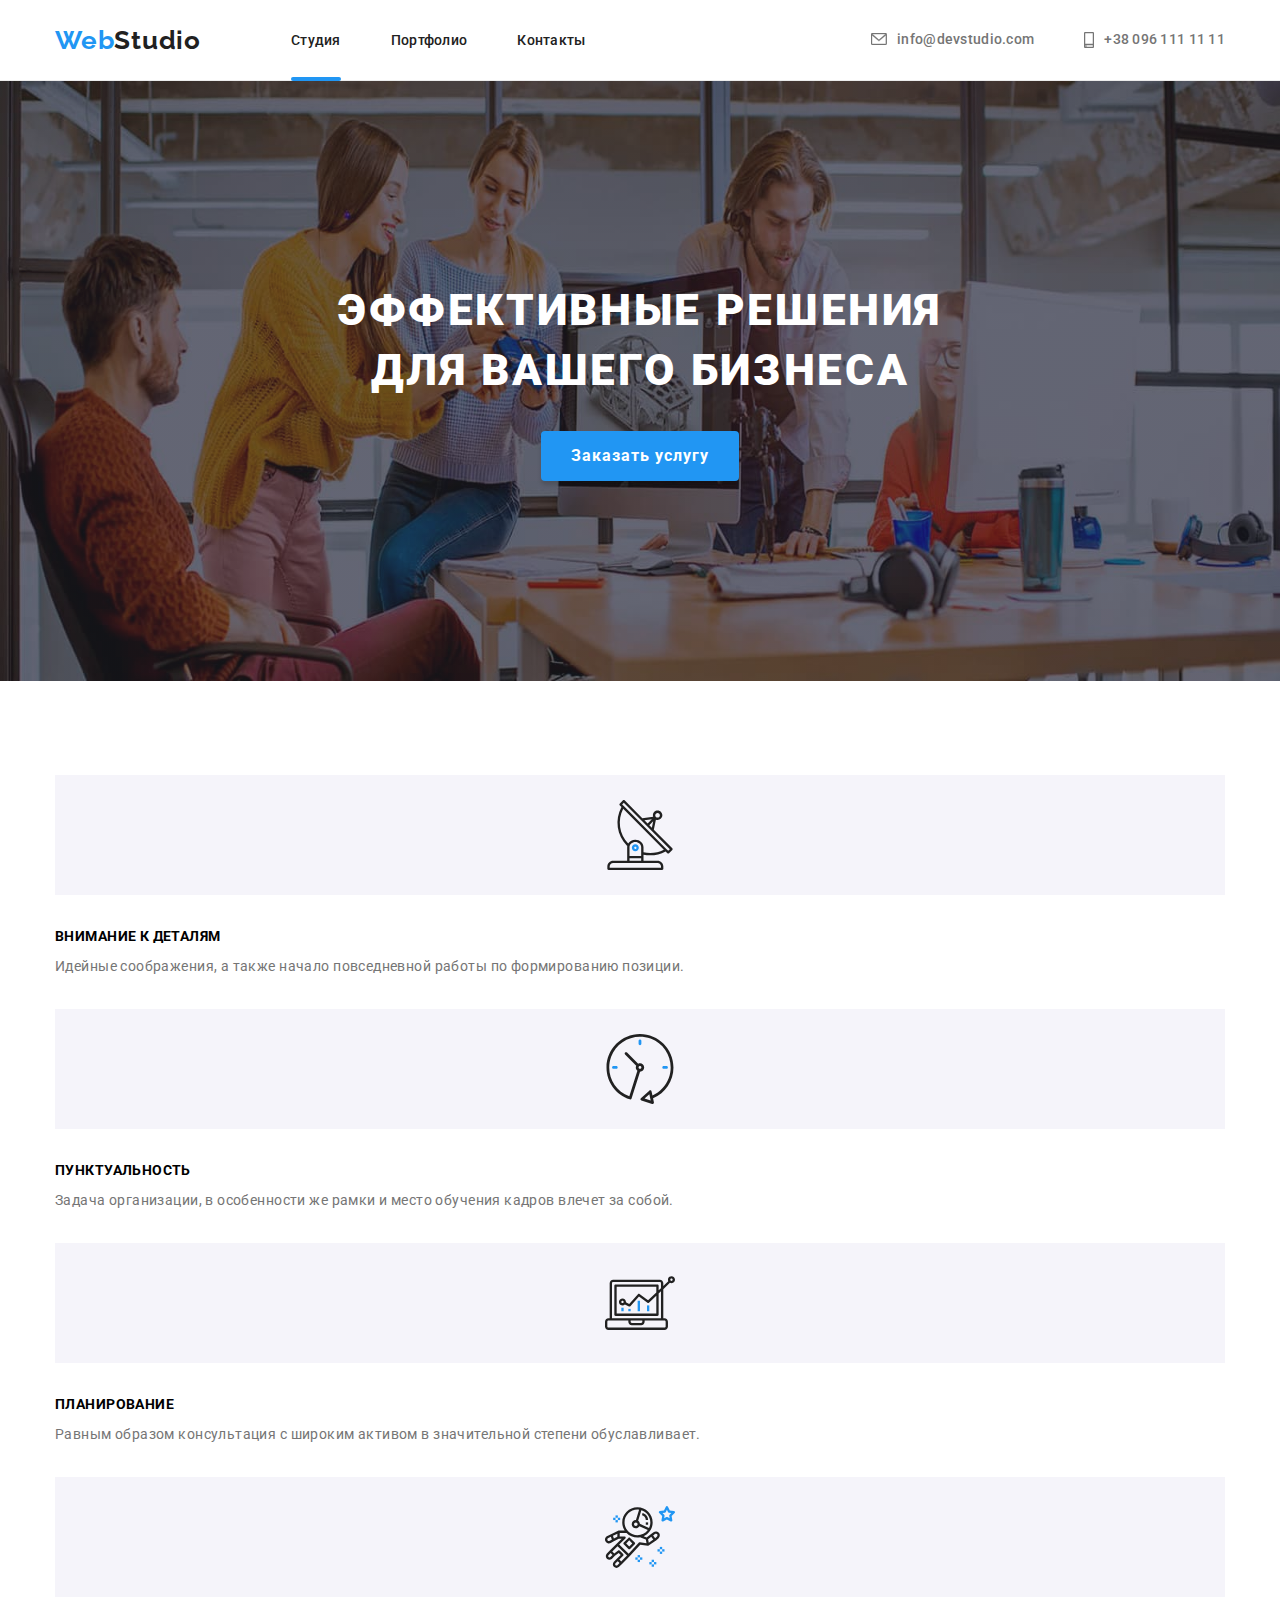
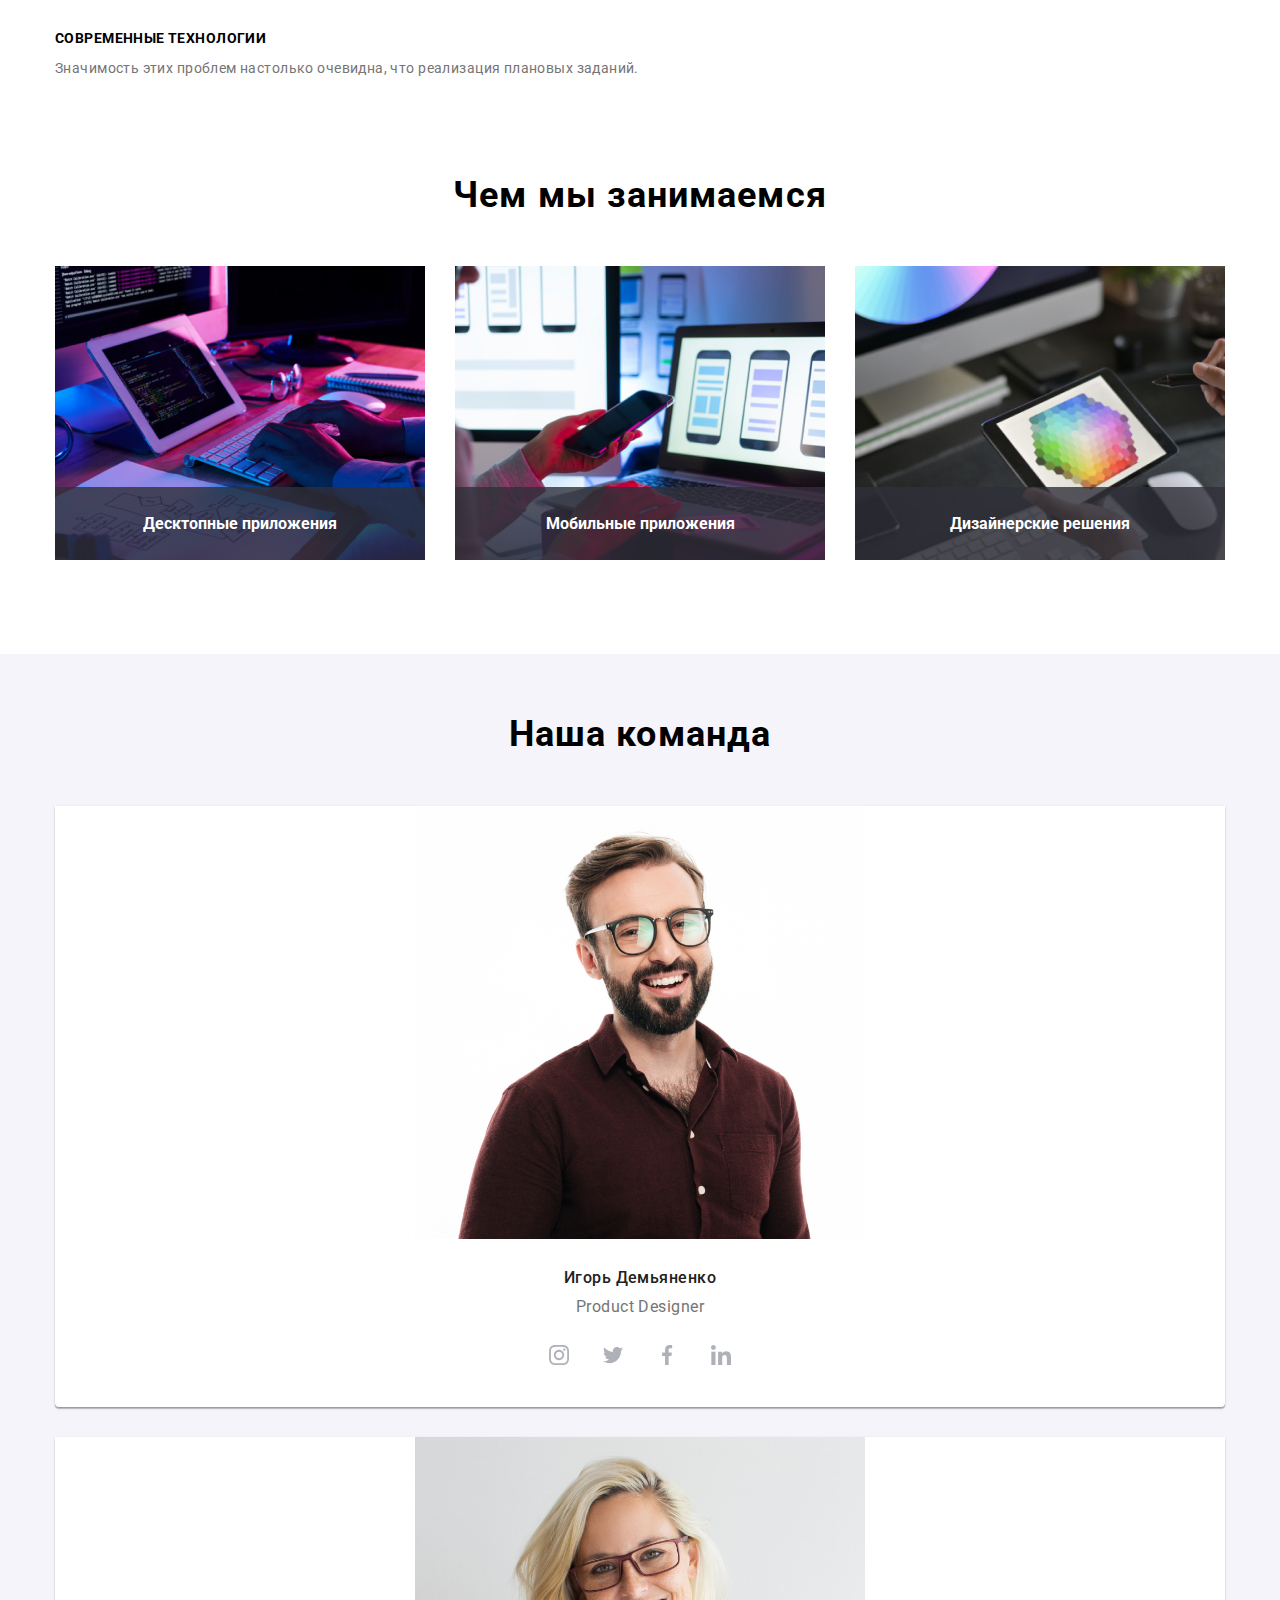
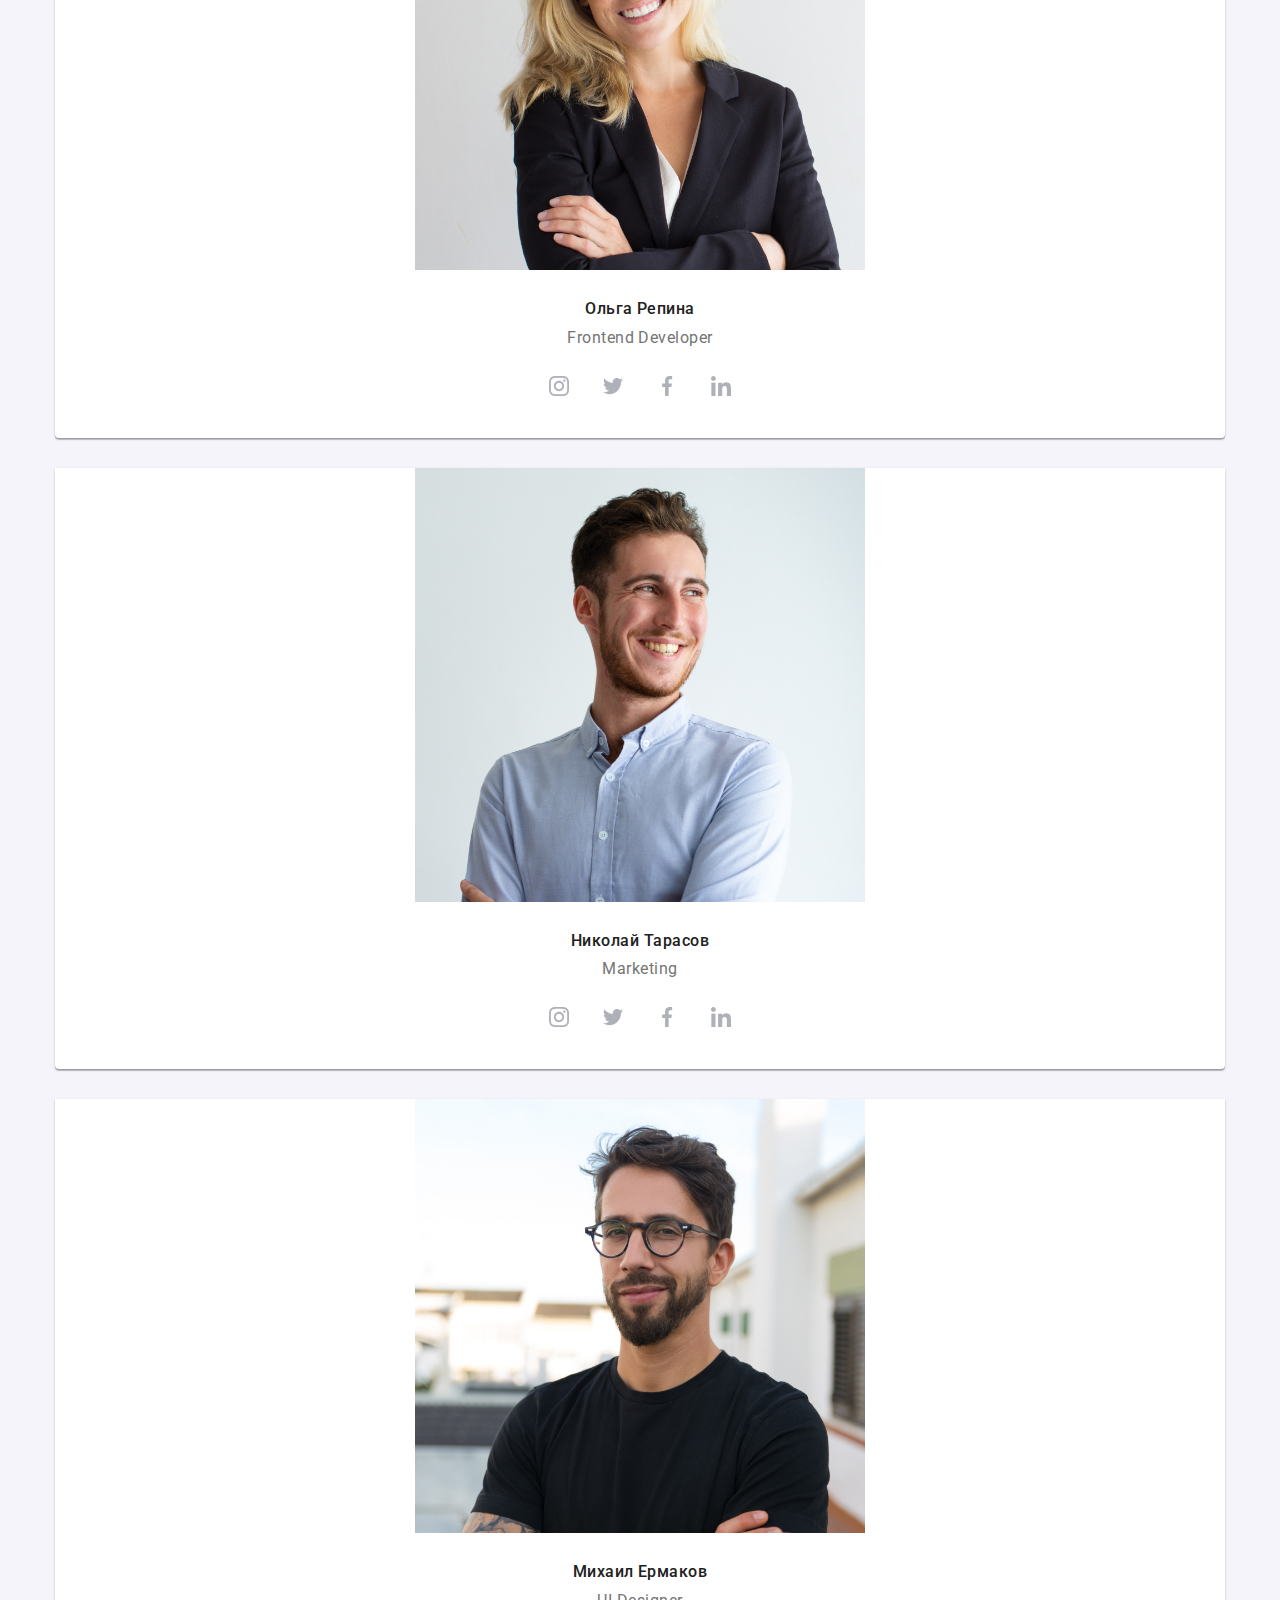
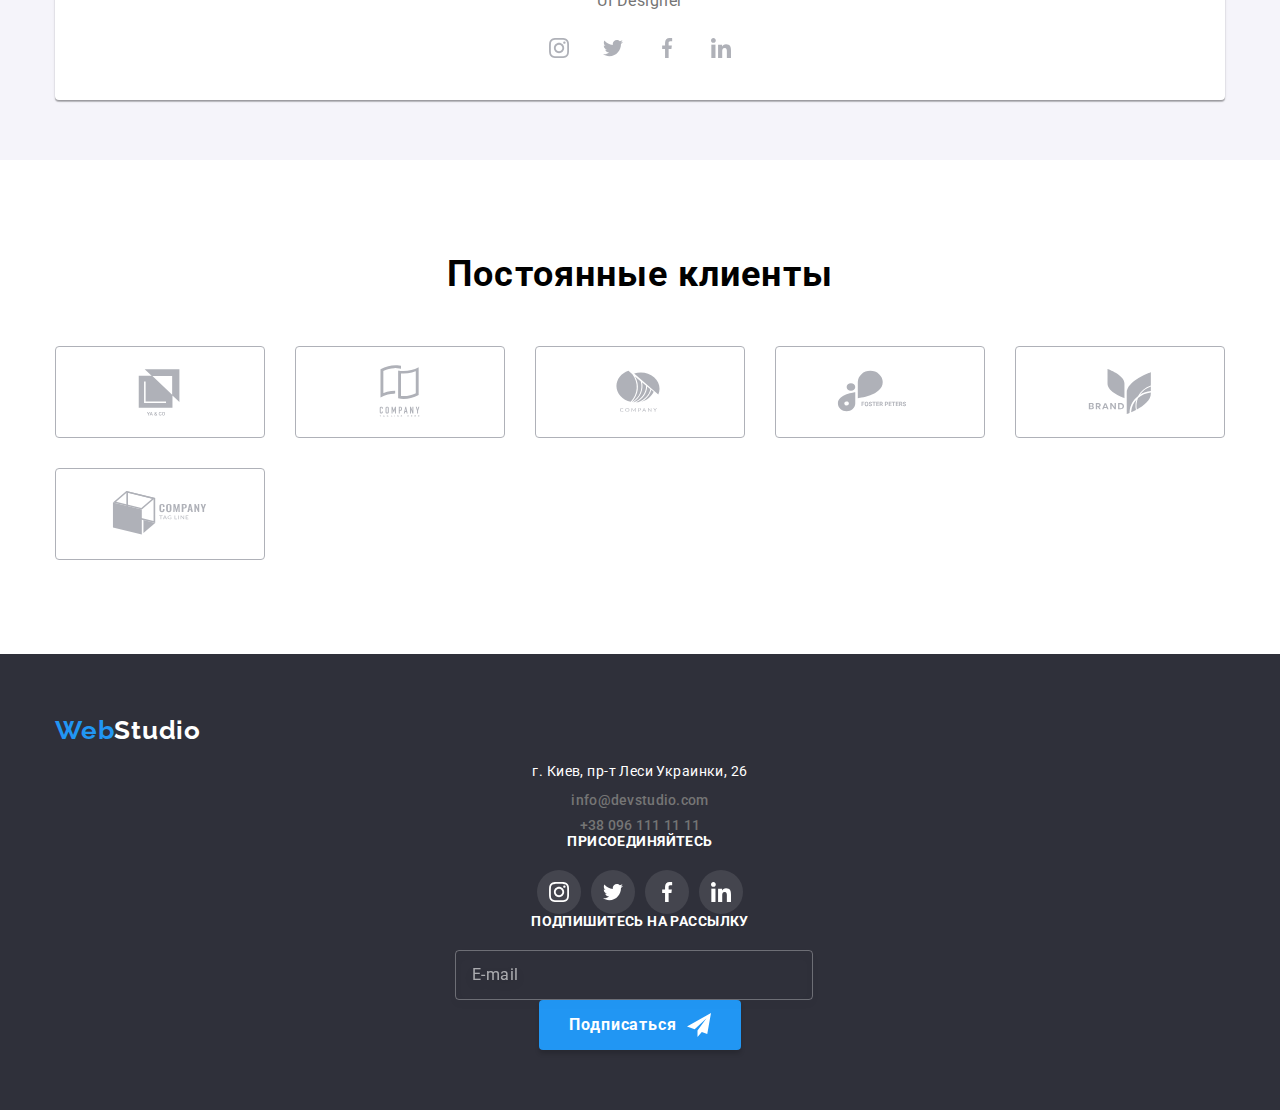
==== commit f8b3b82d: "1 cтраница на талефон" ====
--- a/index.html
+++ b/index.html
@@ -5,6 +5,7 @@
   <meta charset="UTF-8" />
   <meta http-equiv="X-UA-Compatible" content="IE=edge" />
   <meta name="viewport" content="width=device-width, initial-scale=1.0" />
+
   <link rel="stylesheet" href="https://cdnjs.cloudflare.com/ajax/libs/modern-normalize/1.0.0/modern-normalize.css"
     integrity="sha512-Zx6MlUMKSVJoQ+83OwhdILe8cSEsCzfqThJd7J/VA2UrK6Ctj85p+xzqfyuNXE5B1k25uUdmJ2OzItbBy9GHAQ=="
     crossorigin="anonymous" />
@@ -45,7 +46,7 @@
             info@devstudio.com
           </a>
         </li>
-        <li class="con-list__item">
+        <li class="con-list__item con-list__item--right-magrin">
           <a class="link con-list__link" href="tel:+380961111111">
             <svg class="con-list__icon" width="10" height="16">
               <use href="./img/icons/icons.svg#icon-smartphone"></use>
@@ -58,10 +59,10 @@
     </div>
   </header>
   <main>
-    <section class="hero-section hero-section--fon">
+    <section class="hero-section  hero-section--fon">
       <div class="container">
         <h1 class="hero-section__main-title">Эффективные решения для вашего бизнеса</h1>
-        <button class="hero-section__order-but" type="button" data-modal-open>Заказать услугу</button>
+        <button class="hero-section__order-but" typeclass="list-team__img"="button" data-modal-open>Заказать услугу</button>
         
     </section>
     <section class="about-section">
@@ -135,7 +136,7 @@
         <h2 class="title-section">Наша команда</h2>
         <ul class="list-team list-no ">
           <li class="list-team__item">
-            <img src="img/team/img.jpg" alt="Ігарь" width="270" height="260" />
+            <img class="list-team__img"src="img/team/img.jpg" alt="Ігарь" width="270" height="260" />
             <h4 class="list-team__title-name">Игорь Демьяненко</h4>
             <p class="list-team__job">Product Designer</p>
 
@@ -171,7 +172,7 @@
             </ul>
           </li>
           <li class="list-team__item">
-            <img src="img/team/img-1.jpg" alt="Ольга" width="270" height="260" />
+            <img class="list-team__img"src="img/team/img-1.jpg" alt="Ольга" width="270" height="260" />
             <h4 class="list-team__title-name">Ольга Репина</h4>
             <p class="list-team__job">Frontend Developer</p>
             <ul class="massage-list list-no">
@@ -206,7 +207,7 @@
             </ul>
           </li>
           <li class="list-team__item">
-            <img src="img/team/img-2.jpg" alt="Коля" width="270" height="260" />
+            <img class="list-team__img"src="img/team/img-2.jpg" alt="Коля" width="270" height="260" />
             <h4 class="list-team__title-name">Николай Тарасов</h4>
             <p class="list-team__job">Marketing</p>
            <ul class="massage-list list-no">
@@ -241,7 +242,7 @@
             </ul>
           </li>
           <li class="list-team__item">
-            <img src="img/team/img-3.jpg" alt="Міша" width="270" height="260" />
+            <img class="list-team__img"src="img/team/img-3.jpg" alt="Міша" width="270" height="260" />
             <h4 class="list-team__title-name">Михаил Ермаков</h4>
             <p class="list-team__job">UI Designer</p>
            <ul class="massage-list list-no">
@@ -331,19 +332,19 @@
     <div class="container content-foot">
       <!-- Адрес и контакты в футере -->
       <div class='info-footer'>
-        <a href="./" class="link info-footer__logo">
+        <a href="./" class="info-footer__logo">
           <span class="logo-span ">Web</span><span class="white-span">Studio</span>
         </a>
         <address class="address">
           <a href="https://goo.gl/maps/hZhFV1fXpXnWWx7i7" class="address__street link" target="_blank">г. Киев, пр-т Леси
             Украинки, 26</a>
         <ul class="con-list con-list--no-flex ">
-          <li class="con-list__item con-list__item--margin">
+          <li class="con-list__item con-list__item--margin  con-list__item--look">
             <a class="link con-list__link" href="mailto:info@devstudio.com">
               info@devstudio.com
             </a>
           </li>
-          <li class="con-list__item con-list__item--margin">
+          <li class="con-list__item con-list__item--margin  con-list__item--look">
             <a class="link con-list__link" href="tel:+380961111111">
               
               +38 096 111 11 11
@@ -385,7 +386,7 @@
               </li>
             </ul>
       </div>
-      <div>
+      <div class="form-block">
         <h3 class="sn-footer__title">Подпишитесь на рассылку</h3>
         <form class="footer-form">
           <input type="email" class="footer-form__input" placeholder="E-mail" autocomplete="email">
--- a/css/main.min.css
+++ b/css/main.min.css
@@ -1,2 +1,2 @@
-*,::before,::after{margin:0;padding:0}img{display:block;max-width:100%;height:auto}h1,h2,h3,h4,h5,h6,p{margin-top:0}html{-webkit-box-sizing:border-box;box-sizing:border-box}*,*::after,*::before{-webkit-box-sizing:inherit;box-sizing:inherit}ul{list-style:none}a{text-decoration:none}body{-webkit-box-sizing:border-box;box-sizing:border-box;font-family:"Roboto",sans-serif;background:#ffffff}button{cursor:pointer}.container{width:1200px;margin:0 auto;padding:0px 15px}@media screen and (max-width: 900px){.container{width:900px}}.navig{display:-webkit-box;display:-ms-flexbox;display:flex}.header{padding:24px 0px 25px 0px;border-bottom:1px solid #ececec}.header .container{display:-webkit-box;display:-ms-flexbox;display:flex;-webkit-box-pack:justify;-ms-flex-pack:justify;justify-content:space-between;-webkit-box-align:center;-ms-flex-align:center;align-items:center}.navig-logo .logo-span{color:#2196f3}.menu{-webkit-box-align:center;-ms-flex-align:center;align-items:center;display:-webkit-box;display:-ms-flexbox;display:flex}.menu__item{position:relative;margin-right:50px}.menu__link{font-size:14px;font-weight:500;line-height:1.14;color:#212121;letter-spacing:0.02em;-webkit-transition:color 250ms cubic-bezier(0.4, 0, 0.2, 1);transition:color 250ms cubic-bezier(0.4, 0, 0.2, 1)}.menu__link:hover,.menu__link:focus{color:#2196f3}.menu__link::after{position:absolute;top:100%;left:0%;width:100%;content:"";background:#2196f3;border-radius:2px;height:4px;margin-top:28.3px;-webkit-transform:scaleX(0);transform:scaleX(0);-webkit-transition:-webkit-transform 250ms cubic-bezier(0.4, 0, 0.2, 1);transition:-webkit-transform 250ms cubic-bezier(0.4, 0, 0.2, 1);transition:transform 250ms cubic-bezier(0.4, 0, 0.2, 1);transition:transform 250ms cubic-bezier(0.4, 0, 0.2, 1), -webkit-transform 250ms cubic-bezier(0.4, 0, 0.2, 1)}.menu__link:hover::after,.menu__link:focus::after{-webkit-transform:scaleX(1);transform:scaleX(1)}.line-bottom-link::after{position:absolute;top:100%;left:0%;width:100%;content:"";background:#2196f3;border-radius:2px;height:4px;margin-top:28.3px;-webkit-transform:scaleX(1);transform:scaleX(1)}.con-list{display:-webkit-box;display:-ms-flexbox;display:flex;margin-left:auto}.con-list__item{margin-right:50px}.con-list__item:last-child{margin-right:0px}.con-list__link{font-weight:500;font-size:14px;line-height:1.14;letter-spacing:0.02em;color:#757575;display:-webkit-box;display:-ms-flexbox;display:flex;-webkit-box-align:center;-ms-flex-align:center;align-items:center;-webkit-transition:color 250ms cubic-bezier(0.4, 0, 0.2, 1),fill 250ms cubic-bezier(0.4, 0, 0.2, 1);transition:color 250ms cubic-bezier(0.4, 0, 0.2, 1),fill 250ms cubic-bezier(0.4, 0, 0.2, 1)}.con-list__link:hover,.con-list__link:focus{color:#2196f3}.con-list__icon{stroke:currentColor;margin-right:10px}.hero-section__order-but,.footer-form__order-but,.order-but,.but-list__but{background:#2196f3;font-family:"Roboto",sans-serif;font-weight:700;font-size:16px;line-height:1.87;border:none;letter-spacing:0.06em;color:#ffffff;-webkit-box-shadow:0px 4px 4px rgba(0,0,0,0.15);box-shadow:0px 4px 4px rgba(0,0,0,0.15);border-radius:4px;-webkit-transition:-webkit-transform 600ms cubic-bezier(0.4, 0, 0.2, 1);transition:-webkit-transform 600ms cubic-bezier(0.4, 0, 0.2, 1);transition:transform 600ms cubic-bezier(0.4, 0, 0.2, 1);transition:transform 600ms cubic-bezier(0.4, 0, 0.2, 1), -webkit-transform 600ms cubic-bezier(0.4, 0, 0.2, 1);overflow:hidden;padding:10px 30px 10px 30px}.hero-section__order-but:active,.footer-form__order-but:active,.order-but:active,.but-list__but:active{-webkit-transform:scale(0.9);transform:scale(0.9)}.navig-logo,.info-footer__logo{font-family:"Raleway", sans-serif;font-weight:700;font-size:26px;line-height:1.3;letter-spacing:0.03em;height:31px;margin-right:90px;color:#212121}.hero-section{padding-top:200px;padding-bottom:200px}.hero-section--fon{max-width:1600px;height:600px;background-image:-webkit-gradient(linear, left bottom, left top, from(rgba(47,48,58,0.4)), to(rgba(47,48,58,0.4))),url(../img/bg.jpg);background-image:linear-gradient(to top, rgba(47,48,58,0.4), rgba(47,48,58,0.4)),url(../img/bg.jpg);background-size:cover;background-position:center;background-repeat:no-repeat;margin:0 auto}.hero-section__main-title{color:#fff;font-family:"Roboto",sans-serif;font-weight:900;font-size:44px;line-height:1.36;text-align:center;letter-spacing:0.06em;text-transform:uppercase;margin:0 auto 30px auto;width:696px}.hero-section__order-but{display:block;margin-left:auto;margin-right:auto}.center{text-align:center}.about-section{padding-top:94px;padding-bottom:94px}.about-list{display:-webkit-box;display:-ms-flexbox;display:flex}.about-list__item{width:270px}.about-list__item:not(:last-child){margin-right:30px}.about-list__item::before{content:"";display:inline-block;width:270px;height:120px;background-color:#f5f4fa;margin-bottom:30px}.icon-det::before{background-image:url(../img/icons/antenna.svg);background-size:70px 70px;background-repeat:no-repeat;background-position:center}.icon-time::before{background-image:url(../img/icons/clock.svg);background-size:70px 70px;background-repeat:no-repeat;background-position:center}.icon-plan::before{background-image:url(../img/icons/diagram.svg);background-size:70px 70px;background-repeat:no-repeat;background-position:center}.icon-tech::before{background-image:url(../img/icons/astronaut.svg);background-size:70px 70px;background-repeat:no-repeat;background-position:center}.about-list__mini-title{font-family:"Roboto",sans-serif;font-weight:700;font-size:14px;line-height:1.14;letter-spacing:0.03em;text-transform:uppercase;margin-bottom:10px}.about-list__description{color:#757575;font-size:14px;line-height:1.71;letter-spacing:0.03em}.title-section{font-family:"Roboto",sans-serif;font-weight:700;font-size:36px;line-height:1.16;text-align:center;letter-spacing:0.03em;margin-bottom:50px}.list-img-section{padding-bottom:94px}.list-img{display:-webkit-box;display:-ms-flexbox;display:flex;-webkit-box-pack:justify;-ms-flex-pack:justify;justify-content:space-between}.list-img__card-img{position:relative}.list-img__desc{position:absolute;bottom:0;left:50%;-webkit-transform:translateX(-50%);transform:translateX(-50%);color:#fff;padding:27px 0px 27px 0px;width:100%;text-align:center;background-color:rgba(47,48,58,0.8);margin:0}.team-section{padding-top:94px;padding-bottom:94px;background:#f5f4fa}.list-team{display:-webkit-box;display:-ms-flexbox;display:flex;-webkit-box-pack:justify;-ms-flex-pack:justify;justify-content:space-between}.list-team__item{background-color:white;width:270px;-webkit-box-shadow:0px 1px 3px rgba(0,0,0,0.12),0px 1px 1px rgba(0,0,0,0.14),0px 2px 1px rgba(0,0,0,0.2);box-shadow:0px 1px 3px rgba(0,0,0,0.12),0px 1px 1px rgba(0,0,0,0.14),0px 2px 1px rgba(0,0,0,0.2);border-radius:0px 0px 4px 4px;padding-bottom:30px}.list-team__item:last-child{margin-right:0px}.list-team__title-name{font-family:"Roboto",sans-serif;color:#212121;font-weight:500;font-size:16px;line-height:1.18;text-align:center;letter-spacing:0.03em;margin-top:30px;margin-bottom:10px}.list-team__job{font-family:inherit;color:#757575;font-size:16px;line-height:1.18;letter-spacing:0.03em;text-align:center;margin-bottom:16px}.massage-list{-webkit-box-pack:center;-ms-flex-pack:center;justify-content:center;display:-webkit-box;display:-ms-flexbox;display:flex}.massage-list__items:not(:last-child){margin-right:10px}.massage-list__link{display:-webkit-box;display:-ms-flexbox;display:flex;width:44px;height:44px;border-radius:50%;-webkit-box-align:center;-ms-flex-align:center;align-items:center;-webkit-box-pack:center;-ms-flex-pack:center;justify-content:center;-webkit-transition:background-color 250ms cubic-bezier(0.4, 0, 0.2, 1);transition:background-color 250ms cubic-bezier(0.4, 0, 0.2, 1)}.massage-list__link:hover,.massage-list__link:focus{background-color:#2196f3}.massage-list__icon{width:20px;height:20px;fill:#afb1b8;-webkit-transition:fill 250ms cubic-bezier(0.4, 0, 0.2, 1);transition:fill 250ms cubic-bezier(0.4, 0, 0.2, 1)}.massage-list__link:hover .massage-list__icon,.massage-list__link:focus .massage-list__icon{fill:white}.clients-section{padding-top:94px;padding-bottom:94px}.clients-list{display:-webkit-box;display:-ms-flexbox;display:flex}.clients-list__item:not(:last-child){margin-right:30px}.clients-list__link{fill:#afb1b8;display:-webkit-box;display:-ms-flexbox;display:flex;-webkit-box-pack:center;-ms-flex-pack:center;justify-content:center;-webkit-box-align:center;-ms-flex-align:center;align-items:center;width:170px;height:92px;border:1px solid #afb1b8;border-radius:4px;-webkit-transition:fill 250ms cubic-bezier(0.4, 0, 0.2, 1),border-color 250ms cubic-bezier(0.4, 0, 0.2, 1) 250ms;transition:fill 250ms cubic-bezier(0.4, 0, 0.2, 1),border-color 250ms cubic-bezier(0.4, 0, 0.2, 1) 250ms}.clients-list__link:hover,.clients-list__link:focus{fill:#2196f3;border-color:#2196f3}.clients-list__logo{width:106px;height:60px}.footer{background:#2f303a;padding-top:60px;padding-bottom:60px}.content-foot{-webkit-box-align:baseline;-ms-flex-align:baseline;align-items:baseline;display:-webkit-box;display:-ms-flexbox;display:flex;-webkit-box-pack:justify;-ms-flex-pack:justify;justify-content:space-between}.info-footer__logo{font-family:"Raleway",sans-serif;font-weight:700;font-size:26px;line-height:1.3;letter-spacing:0.03em;height:31px}.address{font-style:normal;margin-top:15px}.address__street{color:#fff;font-family:"Roboto",sans-serif;font-size:14px;line-height:1.71;letter-spacing:0.03em}.con-list--no-flex{display:-webkit-box;display:-ms-flexbox;display:flex;-webkit-box-orient:vertical;-webkit-box-direction:normal;-ms-flex-direction:column;flex-direction:column}.con-list__item--margin{margin-top:9px}.info-footer__logo .logo-span{color:#2196f3}.info-footer__logo .white-span{color:white}.sn-footer__title{font-family:"Roboto",sans-serif;font-weight:700;font-size:14px;line-height:1.14;letter-spacing:0.03em;text-transform:uppercase;color:#fff;margin-bottom:20px}.massage-list__link--bg{background:rgba(255,255,255,0.1)}.massage-list__icon--fill{fill:#fff}.footer-form{display:-webkit-box;display:-ms-flexbox;display:flex}.footer-form__input{outline:none;border:1px solid rgba(255,255,255,0.3);-webkit-box-sizing:border-box;box-sizing:border-box;-webkit-filter:drop-shadow(0px 4px 4px rgba(0,0,0,0.15));filter:drop-shadow(0px 4px 4px rgba(0,0,0,0.15));border-radius:4px;width:358px;height:50px;background:none;margin-right:12px;padding:15px 16px 15px 16px;font-family:"Roboto",sans-serif;font-weight:400;font-size:16px;line-height:1.25;letter-spacing:0.03em;color:rgba(255,255,255,0.89)}.footer-form__input::-webkit-input-placeholder{font-family:"Roboto",sans-serif;font-weight:400;font-size:16px;line-height:1.25;letter-spacing:0.03em;color:rgba(255,255,255,0.6)}.footer-form__input:-ms-input-placeholder{font-family:"Roboto",sans-serif;font-weight:400;font-size:16px;line-height:1.25;letter-spacing:0.03em;color:rgba(255,255,255,0.6)}.footer-form__input::-ms-input-placeholder{font-family:"Roboto",sans-serif;font-weight:400;font-size:16px;line-height:1.25;letter-spacing:0.03em;color:rgba(255,255,255,0.6)}.footer-form__input::placeholder{font-family:"Roboto",sans-serif;font-weight:400;font-size:16px;line-height:1.25;letter-spacing:0.03em;color:rgba(255,255,255,0.6)}.footer-form__order-but{display:-webkit-box;display:-ms-flexbox;display:flex;-webkit-box-align:center;-ms-flex-align:center;align-items:center}.footer-form__icon{display:block;width:24px;height:24px;-webkit-transition:-webkit-transform 350ms cubic-bezier(0.4, 0, 0.2, 1);transition:-webkit-transform 350ms cubic-bezier(0.4, 0, 0.2, 1);transition:transform 350ms cubic-bezier(0.4, 0, 0.2, 1);transition:transform 350ms cubic-bezier(0.4, 0, 0.2, 1), -webkit-transform 350ms cubic-bezier(0.4, 0, 0.2, 1);margin-left:10px;fill:white}.footer-form__order-but:active .footer-form__icon{-webkit-transform:translate(200%, -200%);transform:translate(200%, -200%)}.back-drop-appl{position:fixed;top:0;left:0;width:100%;height:100%;background:rgba(0,0,0,0.2);-webkit-transition:opacity 450ms cubic-bezier(0.4, 0, 0.2, 1);transition:opacity 450ms cubic-bezier(0.4, 0, 0.2, 1)}.back-drop-appl.is-hidden .modal-appl{-webkit-transform:translate(-50%, -50%) scale(0.9);transform:translate(-50%, -50%) scale(0.9)}.modal-appl{position:absolute;top:50%;left:50%;-webkit-transform:translate(-50%, -50%) scale(1);transform:translate(-50%, -50%) scale(1);width:528px;height:581px;background-color:#fff;-webkit-transition:-webkit-transform 450ms cubic-bezier(0.4, 0, 0.2, 1);transition:-webkit-transform 450ms cubic-bezier(0.4, 0, 0.2, 1);transition:transform 450ms cubic-bezier(0.4, 0, 0.2, 1);transition:transform 450ms cubic-bezier(0.4, 0, 0.2, 1), -webkit-transform 450ms cubic-bezier(0.4, 0, 0.2, 1)}.modal-apll__close{position:absolute;top:8px;right:8px;width:30px;height:30px;display:-webkit-box;display:-ms-flexbox;display:flex;-webkit-box-pack:center;-ms-flex-pack:center;justify-content:center;-webkit-box-align:center;-ms-flex-align:center;align-items:center;border-radius:50%;background:#ffffff;border:1px solid rgba(0,0,0,0.1);-webkit-box-sizing:border-box;box-sizing:border-box}.close-icon{width:18px;height:18px;fill:black}.close-icon:hover,.close-icon:focus{fill:#2196f3}.is-hidden{opacity:0;pointer-events:none}.form-modal{padding:40px;width:100%}.form-modal__title{font-weight:700;font-size:20px;line-height:1.15;text-align:center;letter-spacing:0.03em;margin-bottom:12px}.form-field{display:-webkit-box;display:-ms-flexbox;display:flex;-webkit-box-orient:vertical;-webkit-box-direction:normal;-ms-flex-direction:column;flex-direction:column}.form-input__label{display:block;margin-bottom:4px;font-weight:400;font-size:12px;line-height:1.16;color:#757575}.form-input{display:block}.form-input__block{position:relative;margin-bottom:10px}.form-input__input{padding:10px 0px 10px 42px;border:1px solid rgba(33,33,33,0.2);border-radius:4px;width:100%;font-family:"Roboto",sans-serif;font-weight:400;font-size:14px;-webkit-transition:border 250ms cubic-bezier(0.4, 0, 0.2, 1);transition:border 250ms cubic-bezier(0.4, 0, 0.2, 1)}.form-input__block:focus-within>.form-input__input{outline:none;border:1px solid #2196f3}.form-field__coment{resize:none;border:1px solid rgba(33,33,33,0.2);border-radius:4px;height:120px;padding:12px 16px 12px 16px;font-family:"Roboto",sans-serif;font-weight:400;font-size:14px;line-height:1.14;letter-spacing:0.01em;-webkit-transition:border 200ms cubic-bezier(0.4, 0, 0.2, 1);transition:border 200ms cubic-bezier(0.4, 0, 0.2, 1)}.form-field__coment::-webkit-input-placeholder{font-family:"Roboto",sans-serif;font-weight:400;font-size:14px;line-height:1.14;letter-spacing:0.01em;color:rgba(117,117,117,0.5)}.form-field__coment:-ms-input-placeholder{font-family:"Roboto",sans-serif;font-weight:400;font-size:14px;line-height:1.14;letter-spacing:0.01em;color:rgba(117,117,117,0.5)}.form-field__coment::-ms-input-placeholder{font-family:"Roboto",sans-serif;font-weight:400;font-size:14px;line-height:1.14;letter-spacing:0.01em;color:rgba(117,117,117,0.5)}.form-field__coment::placeholder{font-family:"Roboto",sans-serif;font-weight:400;font-size:14px;line-height:1.14;letter-spacing:0.01em;color:rgba(117,117,117,0.5)}.form-field__coment:focus{outline:none;border:1px solid #2196f3}.form-input__icon{position:absolute;top:50%;left:12px;-webkit-transform:translateY(-50%);transform:translateY(-50%);fill:#212121;width:18px;height:18px;-webkit-transition:fill 250ms cubic-bezier(0.4, 0, 0.2, 1);transition:fill 250ms cubic-bezier(0.4, 0, 0.2, 1)}.form-input__block:focus-within>.form-input__icon{fill:#2196f3}.check{display:-webkit-box;display:-ms-flexbox;display:flex;-webkit-box-align:center;-ms-flex-align:center;align-items:center;margin-top:25px;padding-left:8px;margin-bottom:30px}.modal-checkbox{-webkit-appearance:none;-moz-appearance:none;appearance:none}.icon-check{display:inline-block;width:16px;height:15px;border:2px solid #212121;border-radius:2px;margin-right:8px}.modal-checkbox:checked+.icon-check{border:none;background:url(../img/icons/icon-check.svg),#2196f3;background-size:contain;background-origin:border-box;border-radius:3px}.span-dogovor{font-family:"Roboto",sans-serif;font-weight:400;font-size:14px;line-height:1.71;letter-spacing:0.03em;color:#757575}.cond{color:#2196f3;border-bottom:1.5px solid #2196f3}.order-but{display:block;margin-left:auto;margin-right:auto;-webkit-transition:-webkit-transform 300ms cubic-bezier(0.4, 0, 0.2, 1);transition:-webkit-transform 300ms cubic-bezier(0.4, 0, 0.2, 1);transition:transform 300ms cubic-bezier(0.4, 0, 0.2, 1);transition:transform 300ms cubic-bezier(0.4, 0, 0.2, 1), -webkit-transform 300ms cubic-bezier(0.4, 0, 0.2, 1)}.hero-section__order-but,.footer-form__order-but,.order-but,.but-list__but{background:#2196f3;font-family:"Roboto",sans-serif;font-weight:700;font-size:16px;line-height:1.87;border:none;letter-spacing:0.06em;color:#ffffff;-webkit-box-shadow:0px 4px 4px rgba(0,0,0,0.15);box-shadow:0px 4px 4px rgba(0,0,0,0.15);border-radius:4px;-webkit-transition:-webkit-transform 600ms cubic-bezier(0.4, 0, 0.2, 1);transition:-webkit-transform 600ms cubic-bezier(0.4, 0, 0.2, 1);transition:transform 600ms cubic-bezier(0.4, 0, 0.2, 1);transition:transform 600ms cubic-bezier(0.4, 0, 0.2, 1), -webkit-transform 600ms cubic-bezier(0.4, 0, 0.2, 1);overflow:hidden;padding:10px 30px 10px 30px}.hero-section__order-but:active,.footer-form__order-but:active,.order-but:active,.but-list__but:active{-webkit-transform:scale(0.9);transform:scale(0.9)}.navig-logo,.info-footer__logo{font-family:"Raleway", sans-serif;font-weight:700;font-size:26px;line-height:1.3;letter-spacing:0.03em;height:31px;margin-right:90px;color:#212121}.catalog{padding:94px 0px 94px 0px}.but-list{display:-webkit-box;display:-ms-flexbox;display:flex;margin:0px auto 50px auto;-webkit-box-pack:center;-ms-flex-pack:center;justify-content:center}.but-list__but{margin-right:8px;border-radius:4px;padding:6px 22px 6px 22px;border:none;-webkit-transition:background 550ms cubic-bezier(0.4, 0, 0.2, 1),color 250ms cubic-bezier(0.4, 0, 0.2, 1);transition:background 550ms cubic-bezier(0.4, 0, 0.2, 1),color 250ms cubic-bezier(0.4, 0, 0.2, 1);background:#F5F4FA;color:#212121;-webkit-box-shadow:none;box-shadow:none}.but-list__but:hover,.but-list__but:focus{color:#fff;background-color:#2196f3;-webkit-box-shadow:0px 4px 4px rgba(0,0,0,0.15);box-shadow:0px 4px 4px rgba(0,0,0,0.15)}.project-list{display:-webkit-box;display:-ms-flexbox;display:flex;-ms-flex-wrap:wrap;flex-wrap:wrap;margin:-15px}.project-list__item{border:1px solid #eeeeee;margin:15px;-ms-flex-preferred-size:calc((100% - 90px) / 3);flex-basis:calc((100% - 90px) / 3);-webkit-transition:-webkit-box-shadow 1150ms cubic-bezier(0.4, 0, 0.2, 1);transition:-webkit-box-shadow 1150ms cubic-bezier(0.4, 0, 0.2, 1);transition:box-shadow 1150ms cubic-bezier(0.4, 0, 0.2, 1);transition:box-shadow 1150ms cubic-bezier(0.4, 0, 0.2, 1), -webkit-box-shadow 1150ms cubic-bezier(0.4, 0, 0.2, 1)}.project-list__item:hover,.project-list__item:focus{-webkit-box-sizing:border-box;box-sizing:border-box;-webkit-box-shadow:0px 1px 1px rgba(0,0,0,0.12),0px 4px 4px rgba(0,0,0,0.06),1px 4px 6px rgba(0,0,0,0.16);box-shadow:0px 1px 1px rgba(0,0,0,0.12),0px 4px 4px rgba(0,0,0,0.06),1px 4px 6px rgba(0,0,0,0.16)}.project__name-type-b{padding:20px}.project__name{font-family:"Roboto",sans-serif;color:#212121;font-weight:700;font-size:18px;line-height:2;letter-spacing:0.06em;margin-bottom:4px}.project__type{font-family:inherit;color:#757575;font-size:16px;line-height:1.87;letter-spacing:0.03em}.project__des-block{overflow:hidden;position:relative}.project__des-block::before{position:absolute;top:0;left:0;content:"";width:100%;height:100%;background-color:rgba(33,150,243,0.9);opacity:1;-webkit-transform:translateY(100%);transform:translateY(100%);-webkit-transition:-webkit-transform 250ms cubic-bezier(0.4, 0, 0.2, 1);transition:-webkit-transform 250ms cubic-bezier(0.4, 0, 0.2, 1);transition:transform 250ms cubic-bezier(0.4, 0, 0.2, 1);transition:transform 250ms cubic-bezier(0.4, 0, 0.2, 1), -webkit-transform 250ms cubic-bezier(0.4, 0, 0.2, 1)}.project:hover .project__des-block::before,.project:focus .project__des-block::before{-webkit-transform:translateY(0%);transform:translateY(0%)}.project__dec{position:absolute;top:50%;left:50%;-webkit-transform:translate(-50%, 100%);transform:translate(-50%, 100%);-webkit-transition:-webkit-transform 250ms cubic-bezier(0.4, 0, 0.2, 1);transition:-webkit-transform 250ms cubic-bezier(0.4, 0, 0.2, 1);transition:transform 250ms cubic-bezier(0.4, 0, 0.2, 1);transition:transform 250ms cubic-bezier(0.4, 0, 0.2, 1), -webkit-transform 250ms cubic-bezier(0.4, 0, 0.2, 1);font-weight:400;font-size:18px;line-height:1.56;letter-spacing:0.03em;color:#fff;opacity:1;width:322px}.project:hover .project__des-block .project__dec,.project:focus .project__des-block .project__dec{-webkit-transform:translate(-50%, -50%);transform:translate(-50%, -50%)}
+*,::before,::after{margin:0;padding:0}img{display:block;max-width:100%;height:auto}h1,h2,h3,h4,h5,h6,p{margin-top:0}html{-webkit-box-sizing:border-box;box-sizing:border-box}*,*::after,*::before{-webkit-box-sizing:inherit;box-sizing:inherit}ul{list-style:none}a{text-decoration:none}body{-webkit-box-sizing:border-box;box-sizing:border-box;font-family:"Roboto",sans-serif;background:#ffffff}button{cursor:pointer}.container{margin-left:auto;margin-right:auto;padding:0px 15px}@media screen and (min-width: 480px){.container{width:480px}}@media screen and (min-width: 768px){.container{width:768px}}@media screen and (min-width: 1200px){.container{width:1200px}}.title-section{font-family:"Roboto",sans-serif;font-weight:700;font-size:28px;line-height:1.17;text-align:center;letter-spacing:0.03em;margin-bottom:30px}@media screen and (min-width: 1200px){.title-section{font-size:36px;line-height:1.16;margin-bottom:50px}}.hero-section__order-but,.footer-form__order-but,.order-but,.but-list__but{background:#2196f3;font-family:"Roboto",sans-serif;font-weight:700;font-size:16px;line-height:1.87;border:none;letter-spacing:0.06em;color:#ffffff;-webkit-box-shadow:0px 4px 4px rgba(0,0,0,0.15);box-shadow:0px 4px 4px rgba(0,0,0,0.15);border-radius:4px;-webkit-transition:-webkit-transform 600ms cubic-bezier(0.4, 0, 0.2, 1);transition:-webkit-transform 600ms cubic-bezier(0.4, 0, 0.2, 1);transition:transform 600ms cubic-bezier(0.4, 0, 0.2, 1);transition:transform 600ms cubic-bezier(0.4, 0, 0.2, 1), -webkit-transform 600ms cubic-bezier(0.4, 0, 0.2, 1);overflow:hidden;padding:10px 30px 10px 30px}.hero-section__order-but:active,.footer-form__order-but:active,.order-but:active,.but-list__but:active{-webkit-transform:scale(0.9);transform:scale(0.9)}.navig-logo,.info-footer__logo{font-family:"Raleway", sans-serif;font-weight:700;font-size:24px;line-height:1.3;letter-spacing:0.03em;height:31px;color:#212121}@media screen and (min-width: 1200px){.navig-logo,.info-footer__logo{font-size:26px}}.navig{display:-webkit-box;display:-ms-flexbox;display:flex;-ms-flex-wrap:wrap;flex-wrap:wrap}.header{padding:24px 0px 25px 0px;border-bottom:1px solid #ececec}.header .container{display:-webkit-box;display:-ms-flexbox;display:flex;-webkit-box-pack:justify;-ms-flex-pack:justify;justify-content:space-between;-webkit-box-align:center;-ms-flex-align:center;align-items:center}.navig-logo{margin-right:90px}.navig-logo .logo-span{color:#2196f3}.menu{-webkit-box-align:center;-ms-flex-align:center;align-items:center;display:-webkit-box;display:-ms-flexbox;display:flex}@media screen and (max-width: 767px){.menu{display:none}}.menu__item{position:relative;margin-right:50px}.menu__link{font-size:14px;font-weight:500;line-height:1.14;color:#212121;letter-spacing:0.02em;-webkit-transition:color 250ms cubic-bezier(0.4, 0, 0.2, 1);transition:color 250ms cubic-bezier(0.4, 0, 0.2, 1)}.menu__link:hover,.menu__link:focus{color:#2196f3}.menu__link::after{position:absolute;top:100%;left:0%;width:100%;content:"";background:#2196f3;border-radius:2px;height:4px;margin-top:28.3px;-webkit-transform:scaleX(0);transform:scaleX(0);-webkit-transition:-webkit-transform 250ms cubic-bezier(0.4, 0, 0.2, 1);transition:-webkit-transform 250ms cubic-bezier(0.4, 0, 0.2, 1);transition:transform 250ms cubic-bezier(0.4, 0, 0.2, 1);transition:transform 250ms cubic-bezier(0.4, 0, 0.2, 1), -webkit-transform 250ms cubic-bezier(0.4, 0, 0.2, 1)}.menu__link:hover::after,.menu__link:focus::after{-webkit-transform:scaleX(1);transform:scaleX(1)}.line-bottom-link::after{position:absolute;top:100%;left:0%;width:100%;content:"";background:#2196f3;border-radius:2px;height:4px;margin-top:28.3px;-webkit-transform:scaleX(1);transform:scaleX(1)}.con-list{display:-webkit-box;display:-ms-flexbox;display:flex;margin-left:auto;-ms-flex-wrap:wrap;flex-wrap:wrap}.con-list__item{margin-right:50px}.con-list__item--right-magrin{margin-right:0px}@media screen and (max-width: 767px){.con-list__item{margin-right:0px;display:none}}.con-list__link{font-weight:500;font-size:14px;line-height:1.14;letter-spacing:0.02em;color:#757575;display:-webkit-box;display:-ms-flexbox;display:flex;-webkit-box-align:center;-ms-flex-align:center;align-items:center;-webkit-transition:color 250ms cubic-bezier(0.4, 0, 0.2, 1),fill 250ms cubic-bezier(0.4, 0, 0.2, 1);transition:color 250ms cubic-bezier(0.4, 0, 0.2, 1),fill 250ms cubic-bezier(0.4, 0, 0.2, 1)}.con-list__link:hover,.con-list__link:focus{color:#2196f3}.con-list__icon{stroke:currentColor;margin-right:10px}.hero-section__order-but,.footer-form__order-but,.order-but,.but-list__but{background:#2196f3;font-family:"Roboto",sans-serif;font-weight:700;font-size:16px;line-height:1.87;border:none;letter-spacing:0.06em;color:#ffffff;-webkit-box-shadow:0px 4px 4px rgba(0,0,0,0.15);box-shadow:0px 4px 4px rgba(0,0,0,0.15);border-radius:4px;-webkit-transition:-webkit-transform 600ms cubic-bezier(0.4, 0, 0.2, 1);transition:-webkit-transform 600ms cubic-bezier(0.4, 0, 0.2, 1);transition:transform 600ms cubic-bezier(0.4, 0, 0.2, 1);transition:transform 600ms cubic-bezier(0.4, 0, 0.2, 1), -webkit-transform 600ms cubic-bezier(0.4, 0, 0.2, 1);overflow:hidden;padding:10px 30px 10px 30px}.hero-section__order-but:active,.footer-form__order-but:active,.order-but:active,.but-list__but:active{-webkit-transform:scale(0.9);transform:scale(0.9)}.navig-logo,.info-footer__logo{font-family:"Raleway", sans-serif;font-weight:700;font-size:24px;line-height:1.3;letter-spacing:0.03em;height:31px;color:#212121}@media screen and (min-width: 1200px){.navig-logo,.info-footer__logo{font-size:26px}}.hero-section{display:-webkit-box;display:-ms-flexbox;display:flex;-webkit-box-align:center;-ms-flex-align:center;align-items:center;padding-top:200px;padding-bottom:200px}.hero-section--fon{max-width:1600px;height:400px;background-image:-webkit-gradient(linear, left bottom, left top, from(rgba(47,48,58,0.4)), to(rgba(47,48,58,0.4))),url(../img/bg.jpg);background-image:linear-gradient(to top, rgba(47,48,58,0.4), rgba(47,48,58,0.4)),url(../img/bg.jpg);background-size:100% 100%;background-position:center;background-repeat:no-repeat;margin:0 auto}@media screen and (min-width: 1200px){.hero-section--fon{height:600px}}.hero-section__main-title{color:#fff;font-family:"Roboto",sans-serif;font-weight:900;font-size:26px;line-height:1.61;text-align:center;letter-spacing:0.06em;text-transform:uppercase;margin:0 auto 30px auto;width:360px}@media screen and (min-width: 1200px){.hero-section__main-title{width:696px;font-size:44px;line-height:1.36}}.hero-section__order-but{display:block;margin-left:auto;margin-right:auto}.center{text-align:center}.about-section{padding-top:60px;padding-bottom:60px}@media screen and (min-width: 1200px){.about-section{padding-top:94px;padding-bottom:94px}}.about-list{display:-webkit-box;display:-ms-flexbox;display:flex;-ms-flex-wrap:wrap;flex-wrap:wrap}.about-list__item{width:100%}.about-list__item:not(:last-child){margin-bottom:30px}.about-list__item::before{content:"";display:inline-block;width:100%;height:120px;background-color:#f5f4fa;margin-bottom:30px}.icon-det::before{background-image:url(../img/icons/antenna.svg);background-size:70px 70px;background-repeat:no-repeat;background-position:center}.icon-time::before{background-image:url(../img/icons/clock.svg);background-size:70px 70px;background-repeat:no-repeat;background-position:center}.icon-plan::before{background-image:url(../img/icons/diagram.svg);background-size:70px 70px;background-repeat:no-repeat;background-position:center}.icon-tech::before{background-image:url(../img/icons/astronaut.svg);background-size:70px 70px;background-repeat:no-repeat;background-position:center}.about-list__mini-title{font-family:"Roboto",sans-serif;font-weight:700;font-size:14px;line-height:1.14;letter-spacing:0.03em;text-transform:uppercase;margin-bottom:10px}@media screen and (max-width: 767px){.about-list__mini-title{text-align:center}}.about-list__description{color:#757575;font-size:14px;line-height:1.71;letter-spacing:0.03em}.list-img-section{padding-bottom:94px}@media screen and (max-width: 767px){.list-img-section{display:none}}.list-img{display:-webkit-box;display:-ms-flexbox;display:flex;-webkit-box-pack:justify;-ms-flex-pack:justify;justify-content:space-between}.list-img__card-img{position:relative}.list-img__desc{position:absolute;bottom:0;left:50%;-webkit-transform:translateX(-50%);transform:translateX(-50%);color:#fff;padding:27px 0px 27px 0px;width:100%;text-align:center;background-color:rgba(47,48,58,0.8);margin:0}.team-section{padding-top:60px;padding-bottom:60px;background:#f5f4fa}.list-team__item{background-color:white;-webkit-box-shadow:0px 1px 3px rgba(0,0,0,0.12),0px 1px 1px rgba(0,0,0,0.14),0px 2px 1px rgba(0,0,0,0.2);box-shadow:0px 1px 3px rgba(0,0,0,0.12),0px 1px 1px rgba(0,0,0,0.14),0px 2px 1px rgba(0,0,0,0.2);border-radius:0px 0px 4px 4px;padding-bottom:30px}.list-team__item:not(:last-child){margin-bottom:30px}@media screen and (min-width: 480px){.list-team__item{width:100%}}.list-team__img{width:450px;margin-right:auto;margin-left:auto}.list-team__title-name{font-family:"Roboto",sans-serif;color:#212121;font-weight:500;font-size:16px;line-height:1.18;text-align:center;letter-spacing:0.03em;margin-top:30px;margin-bottom:10px}.list-team__job{font-family:inherit;color:#757575;font-size:16px;line-height:1.18;letter-spacing:0.03em;text-align:center;margin-bottom:16px}.massage-list{-webkit-box-pack:center;-ms-flex-pack:center;justify-content:center;display:-webkit-box;display:-ms-flexbox;display:flex}.massage-list__items:not(:last-child){margin-right:10px}.massage-list__link{display:-webkit-box;display:-ms-flexbox;display:flex;width:44px;height:44px;border-radius:50%;-webkit-box-align:center;-ms-flex-align:center;align-items:center;-webkit-box-pack:center;-ms-flex-pack:center;justify-content:center;-webkit-transition:background-color 250ms cubic-bezier(0.4, 0, 0.2, 1);transition:background-color 250ms cubic-bezier(0.4, 0, 0.2, 1)}.massage-list__link:hover,.massage-list__link:focus{background-color:#2196f3}.massage-list__icon{width:20px;height:20px;fill:#afb1b8;-webkit-transition:fill 250ms cubic-bezier(0.4, 0, 0.2, 1);transition:fill 250ms cubic-bezier(0.4, 0, 0.2, 1)}.massage-list__link:hover .massage-list__icon,.massage-list__link:focus .massage-list__icon{fill:white}.clients-section{padding-top:60px;padding-bottom:60px}@media screen and (min-width: 1200px){.clients-section{padding-top:94px;padding-bottom:94px}}.clients-list{display:-webkit-box;display:-ms-flexbox;display:flex;-ms-flex-wrap:wrap;flex-wrap:wrap;margin:-15px}@media screen and (max-width: 479px){.clients-list{display:block}}.clients-list__item{margin:15px}.clients-list__link{fill:#afb1b8;display:-webkit-box;display:-ms-flexbox;display:flex;-webkit-box-pack:center;-ms-flex-pack:center;justify-content:center;-webkit-box-align:center;-ms-flex-align:center;align-items:center;border:1px solid #afb1b8;border-radius:4px;-webkit-transition:fill 250ms cubic-bezier(0.4, 0, 0.2, 1),border-color 250ms cubic-bezier(0.4, 0, 0.2, 1) 250ms;transition:fill 250ms cubic-bezier(0.4, 0, 0.2, 1),border-color 250ms cubic-bezier(0.4, 0, 0.2, 1) 250ms;width:210px;height:92px}.clients-list__link:hover,.clients-list__link:focus{fill:#2196f3;border-color:#2196f3}@media screen and (max-width: 479px){.clients-list__link{width:100%}}.clients-list__logo{width:106px;height:60px}.footer{background:#2f303a;padding-top:60px;padding-bottom:60px}.content-foot{display:-webkit-box;display:-ms-flexbox;display:flex;-webkit-box-orient:vertical;-webkit-box-direction:normal;-ms-flex-direction:column;flex-direction:column}.info-footer{display:-webkit-box;display:-ms-flexbox;display:flex;-webkit-box-orient:vertical;-webkit-box-direction:normal;-ms-flex-direction:column;flex-direction:column}@media screen and (max-width: 767px){.info-footer{margin-bottom:60px}}@media screen and (max-width: 767px){.info-footer__logo{margin-left:auto;margin-right:auto}}.info-footer__logo .logo-span{color:#2196f3}.info-footer__logo .white-span{color:white}.address{font-style:normal;margin-top:20px;text-align:center}@media screen and (min-width: 1200px){.address{margin-top:15px}}.address__street{color:#fff;font-family:"Roboto",sans-serif;font-size:14px;line-height:1.71;letter-spacing:0.03em}@media screen and (max-width: 767px){.address__street{margin-left:auto;margin-right:auto}}.con-list--no-flex{display:-webkit-box;display:-ms-flexbox;display:flex;-webkit-box-orient:vertical;-webkit-box-direction:normal;-ms-flex-direction:column;flex-direction:column}.con-list__item--margin{margin-top:9px;margin-right:auto;margin-left:auto}.con-list__item--look{display:-webkit-box;display:-ms-flexbox;display:flex;-webkit-box-orient:vertical;-webkit-box-direction:normal;-ms-flex-direction:column;flex-direction:column}.sn-footer{-webkit-box-align:center;-ms-flex-align:center;align-items:center;display:-webkit-box;display:-ms-flexbox;display:flex;-webkit-box-orient:vertical;-webkit-box-direction:normal;-ms-flex-direction:column;flex-direction:column}@media screen and (max-width: 767px){.sn-footer{margin-bottom:60px}}.sn-footer__title{font-family:"Roboto",sans-serif;font-weight:700;font-size:14px;line-height:1.14;letter-spacing:0.03em;text-transform:uppercase;color:#fff;margin-bottom:20px}.massage-list__link--bg{background:rgba(255,255,255,0.1)}.massage-list__icon--fill{fill:#fff}.form-block{display:-webkit-box;display:-ms-flexbox;display:flex;-webkit-box-orient:vertical;-webkit-box-direction:normal;-ms-flex-direction:column;flex-direction:column;-webkit-box-align:center;-ms-flex-align:center;align-items:center}.footer-form{display:-webkit-box;display:-ms-flexbox;display:flex;-webkit-box-orient:vertical;-webkit-box-direction:normal;-ms-flex-direction:column;flex-direction:column;-webkit-box-align:center;-ms-flex-align:center;align-items:center}.footer-form__input{outline:none;border:1px solid rgba(255,255,255,0.3);-webkit-box-sizing:border-box;box-sizing:border-box;-webkit-filter:drop-shadow(0px 4px 4px rgba(0,0,0,0.15));filter:drop-shadow(0px 4px 4px rgba(0,0,0,0.15));border-radius:4px;width:358px;height:50px;background:none;margin-right:12px;padding:15px 16px 15px 16px;font-family:"Roboto",sans-serif;font-weight:400;font-size:16px;line-height:1.25;letter-spacing:0.03em;color:rgba(255,255,255,0.89);display:block}.footer-form__input::-webkit-input-placeholder{font-family:"Roboto",sans-serif;font-weight:400;font-size:16px;line-height:1.25;letter-spacing:0.03em;color:rgba(255,255,255,0.6)}.footer-form__input:-ms-input-placeholder{font-family:"Roboto",sans-serif;font-weight:400;font-size:16px;line-height:1.25;letter-spacing:0.03em;color:rgba(255,255,255,0.6)}.footer-form__input::-ms-input-placeholder{font-family:"Roboto",sans-serif;font-weight:400;font-size:16px;line-height:1.25;letter-spacing:0.03em;color:rgba(255,255,255,0.6)}.footer-form__input::placeholder{font-family:"Roboto",sans-serif;font-weight:400;font-size:16px;line-height:1.25;letter-spacing:0.03em;color:rgba(255,255,255,0.6)}@media screen and (max-width: 767px){.footer-form__input{margin-bottom:20px}}.footer-form__order-but{display:-webkit-box;display:-ms-flexbox;display:flex;-webkit-box-align:center;-ms-flex-align:center;align-items:center}.footer-form__icon{display:block;width:24px;height:24px;-webkit-transition:-webkit-transform 350ms cubic-bezier(0.4, 0, 0.2, 1);transition:-webkit-transform 350ms cubic-bezier(0.4, 0, 0.2, 1);transition:transform 350ms cubic-bezier(0.4, 0, 0.2, 1);transition:transform 350ms cubic-bezier(0.4, 0, 0.2, 1), -webkit-transform 350ms cubic-bezier(0.4, 0, 0.2, 1);margin-left:10px;fill:white}.footer-form__order-but:active .footer-form__icon{-webkit-transform:translate(200%, -200%);transform:translate(200%, -200%)}.back-drop-appl{position:fixed;top:0;left:0;width:100%;height:100%;background:rgba(0,0,0,0.2);-webkit-transition:opacity 450ms cubic-bezier(0.4, 0, 0.2, 1);transition:opacity 450ms cubic-bezier(0.4, 0, 0.2, 1)}.back-drop-appl.is-hidden .modal-appl{-webkit-transform:translate(-50%, -50%) scale(0.9);transform:translate(-50%, -50%) scale(0.9)}.modal-appl{position:absolute;top:50%;left:50%;-webkit-transform:translate(-50%, -50%) scale(1);transform:translate(-50%, -50%) scale(1);width:528px;height:581px;background-color:#fff;-webkit-transition:-webkit-transform 450ms cubic-bezier(0.4, 0, 0.2, 1);transition:-webkit-transform 450ms cubic-bezier(0.4, 0, 0.2, 1);transition:transform 450ms cubic-bezier(0.4, 0, 0.2, 1);transition:transform 450ms cubic-bezier(0.4, 0, 0.2, 1), -webkit-transform 450ms cubic-bezier(0.4, 0, 0.2, 1)}.modal-apll__close{position:absolute;top:8px;right:8px;width:30px;height:30px;display:-webkit-box;display:-ms-flexbox;display:flex;-webkit-box-pack:center;-ms-flex-pack:center;justify-content:center;-webkit-box-align:center;-ms-flex-align:center;align-items:center;border-radius:50%;background:#ffffff;border:1px solid rgba(0,0,0,0.1);-webkit-box-sizing:border-box;box-sizing:border-box}.close-icon{width:18px;height:18px;fill:black}.close-icon:hover,.close-icon:focus{fill:#2196f3}.is-hidden{opacity:0;pointer-events:none}.form-modal{padding:40px;width:100%}.form-modal__title{font-weight:700;font-size:20px;line-height:1.15;text-align:center;letter-spacing:0.03em;margin-bottom:12px}.form-field{display:-webkit-box;display:-ms-flexbox;display:flex;-webkit-box-orient:vertical;-webkit-box-direction:normal;-ms-flex-direction:column;flex-direction:column}.form-input__label{display:block;margin-bottom:4px;font-weight:400;font-size:12px;line-height:1.16;color:#757575}.form-input{display:block}.form-input__block{position:relative;margin-bottom:10px}.form-input__input{padding:10px 0px 10px 42px;border:1px solid rgba(33,33,33,0.2);border-radius:4px;width:100%;font-family:"Roboto",sans-serif;font-weight:400;font-size:14px;-webkit-transition:border 250ms cubic-bezier(0.4, 0, 0.2, 1);transition:border 250ms cubic-bezier(0.4, 0, 0.2, 1)}.form-input__block:focus-within>.form-input__input{outline:none;border:1px solid #2196f3}.form-field__coment{resize:none;border:1px solid rgba(33,33,33,0.2);border-radius:4px;height:120px;padding:12px 16px 12px 16px;font-family:"Roboto",sans-serif;font-weight:400;font-size:14px;line-height:1.14;letter-spacing:0.01em;-webkit-transition:border 200ms cubic-bezier(0.4, 0, 0.2, 1);transition:border 200ms cubic-bezier(0.4, 0, 0.2, 1)}.form-field__coment::-webkit-input-placeholder{font-family:"Roboto",sans-serif;font-weight:400;font-size:14px;line-height:1.14;letter-spacing:0.01em;color:rgba(117,117,117,0.5)}.form-field__coment:-ms-input-placeholder{font-family:"Roboto",sans-serif;font-weight:400;font-size:14px;line-height:1.14;letter-spacing:0.01em;color:rgba(117,117,117,0.5)}.form-field__coment::-ms-input-placeholder{font-family:"Roboto",sans-serif;font-weight:400;font-size:14px;line-height:1.14;letter-spacing:0.01em;color:rgba(117,117,117,0.5)}.form-field__coment::placeholder{font-family:"Roboto",sans-serif;font-weight:400;font-size:14px;line-height:1.14;letter-spacing:0.01em;color:rgba(117,117,117,0.5)}.form-field__coment:focus{outline:none;border:1px solid #2196f3}.form-input__icon{position:absolute;top:50%;left:12px;-webkit-transform:translateY(-50%);transform:translateY(-50%);fill:#212121;width:18px;height:18px;-webkit-transition:fill 250ms cubic-bezier(0.4, 0, 0.2, 1);transition:fill 250ms cubic-bezier(0.4, 0, 0.2, 1)}.form-input__block:focus-within>.form-input__icon{fill:#2196f3}.check{display:-webkit-box;display:-ms-flexbox;display:flex;-webkit-box-align:center;-ms-flex-align:center;align-items:center;margin-top:25px;padding-left:8px;margin-bottom:30px}.modal-checkbox{-webkit-appearance:none;-moz-appearance:none;appearance:none}.icon-check{display:inline-block;width:16px;height:15px;border:2px solid #212121;border-radius:2px;margin-right:8px}.modal-checkbox:checked+.icon-check{border:none;background:url(../img/icons/icon-check.svg),#2196f3;background-size:contain;background-origin:border-box;border-radius:3px}.span-dogovor{font-family:"Roboto",sans-serif;font-weight:400;font-size:14px;line-height:1.71;letter-spacing:0.03em;color:#757575}.cond{color:#2196f3;border-bottom:1.5px solid #2196f3}.order-but{display:block;margin-left:auto;margin-right:auto;-webkit-transition:-webkit-transform 300ms cubic-bezier(0.4, 0, 0.2, 1);transition:-webkit-transform 300ms cubic-bezier(0.4, 0, 0.2, 1);transition:transform 300ms cubic-bezier(0.4, 0, 0.2, 1);transition:transform 300ms cubic-bezier(0.4, 0, 0.2, 1), -webkit-transform 300ms cubic-bezier(0.4, 0, 0.2, 1)}.hero-section__order-but,.footer-form__order-but,.order-but,.but-list__but{background:#2196f3;font-family:"Roboto",sans-serif;font-weight:700;font-size:16px;line-height:1.87;border:none;letter-spacing:0.06em;color:#ffffff;-webkit-box-shadow:0px 4px 4px rgba(0,0,0,0.15);box-shadow:0px 4px 4px rgba(0,0,0,0.15);border-radius:4px;-webkit-transition:-webkit-transform 600ms cubic-bezier(0.4, 0, 0.2, 1);transition:-webkit-transform 600ms cubic-bezier(0.4, 0, 0.2, 1);transition:transform 600ms cubic-bezier(0.4, 0, 0.2, 1);transition:transform 600ms cubic-bezier(0.4, 0, 0.2, 1), -webkit-transform 600ms cubic-bezier(0.4, 0, 0.2, 1);overflow:hidden;padding:10px 30px 10px 30px}.hero-section__order-but:active,.footer-form__order-but:active,.order-but:active,.but-list__but:active{-webkit-transform:scale(0.9);transform:scale(0.9)}.navig-logo,.info-footer__logo{font-family:"Raleway", sans-serif;font-weight:700;font-size:24px;line-height:1.3;letter-spacing:0.03em;height:31px;color:#212121}@media screen and (min-width: 1200px){.navig-logo,.info-footer__logo{font-size:26px}}.catalog{padding:94px 0px 94px 0px}.but-list{display:-webkit-box;display:-ms-flexbox;display:flex;margin:0px auto 50px auto;-webkit-box-pack:center;-ms-flex-pack:center;justify-content:center}.but-list__but{margin-right:8px;border-radius:4px;padding:6px 22px 6px 22px;border:none;-webkit-transition:background 550ms cubic-bezier(0.4, 0, 0.2, 1),color 250ms cubic-bezier(0.4, 0, 0.2, 1);transition:background 550ms cubic-bezier(0.4, 0, 0.2, 1),color 250ms cubic-bezier(0.4, 0, 0.2, 1);background:#F5F4FA;color:#212121;-webkit-box-shadow:none;box-shadow:none}.but-list__but:hover,.but-list__but:focus{color:#fff;background-color:#2196f3;-webkit-box-shadow:0px 4px 4px rgba(0,0,0,0.15);box-shadow:0px 4px 4px rgba(0,0,0,0.15)}.project-list{display:-webkit-box;display:-ms-flexbox;display:flex;-ms-flex-wrap:wrap;flex-wrap:wrap;margin:-15px}.project-list__item{border:1px solid #eeeeee;margin:15px;-ms-flex-preferred-size:calc((100% - 90px) / 3);flex-basis:calc((100% - 90px) / 3);-webkit-transition:-webkit-box-shadow 1150ms cubic-bezier(0.4, 0, 0.2, 1);transition:-webkit-box-shadow 1150ms cubic-bezier(0.4, 0, 0.2, 1);transition:box-shadow 1150ms cubic-bezier(0.4, 0, 0.2, 1);transition:box-shadow 1150ms cubic-bezier(0.4, 0, 0.2, 1), -webkit-box-shadow 1150ms cubic-bezier(0.4, 0, 0.2, 1)}.project-list__item:hover,.project-list__item:focus{-webkit-box-sizing:border-box;box-sizing:border-box;-webkit-box-shadow:0px 1px 1px rgba(0,0,0,0.12),0px 4px 4px rgba(0,0,0,0.06),1px 4px 6px rgba(0,0,0,0.16);box-shadow:0px 1px 1px rgba(0,0,0,0.12),0px 4px 4px rgba(0,0,0,0.06),1px 4px 6px rgba(0,0,0,0.16)}.project__name-type-b{padding:20px}.project__name{font-family:"Roboto",sans-serif;color:#212121;font-weight:700;font-size:18px;line-height:2;letter-spacing:0.06em;margin-bottom:4px}.project__type{font-family:inherit;color:#757575;font-size:16px;line-height:1.87;letter-spacing:0.03em}.project__des-block{overflow:hidden;position:relative}.project__des-block::before{position:absolute;top:0;left:0;content:"";width:100%;height:100%;background-color:rgba(33,150,243,0.9);opacity:1;-webkit-transform:translateY(100%);transform:translateY(100%);-webkit-transition:-webkit-transform 250ms cubic-bezier(0.4, 0, 0.2, 1);transition:-webkit-transform 250ms cubic-bezier(0.4, 0, 0.2, 1);transition:transform 250ms cubic-bezier(0.4, 0, 0.2, 1);transition:transform 250ms cubic-bezier(0.4, 0, 0.2, 1), -webkit-transform 250ms cubic-bezier(0.4, 0, 0.2, 1)}.project:hover .project__des-block::before,.project:focus .project__des-block::before{-webkit-transform:translateY(0%);transform:translateY(0%)}.project__dec{position:absolute;top:50%;left:50%;-webkit-transform:translate(-50%, 100%);transform:translate(-50%, 100%);-webkit-transition:-webkit-transform 250ms cubic-bezier(0.4, 0, 0.2, 1);transition:-webkit-transform 250ms cubic-bezier(0.4, 0, 0.2, 1);transition:transform 250ms cubic-bezier(0.4, 0, 0.2, 1);transition:transform 250ms cubic-bezier(0.4, 0, 0.2, 1), -webkit-transform 250ms cubic-bezier(0.4, 0, 0.2, 1);font-weight:400;font-size:18px;line-height:1.56;letter-spacing:0.03em;color:#fff;opacity:1;width:322px}.project:hover .project__des-block .project__dec,.project:focus .project__des-block .project__dec{-webkit-transform:translate(-50%, -50%);transform:translate(-50%, -50%)}
 /*# sourceMappingURL=main.min.css.map */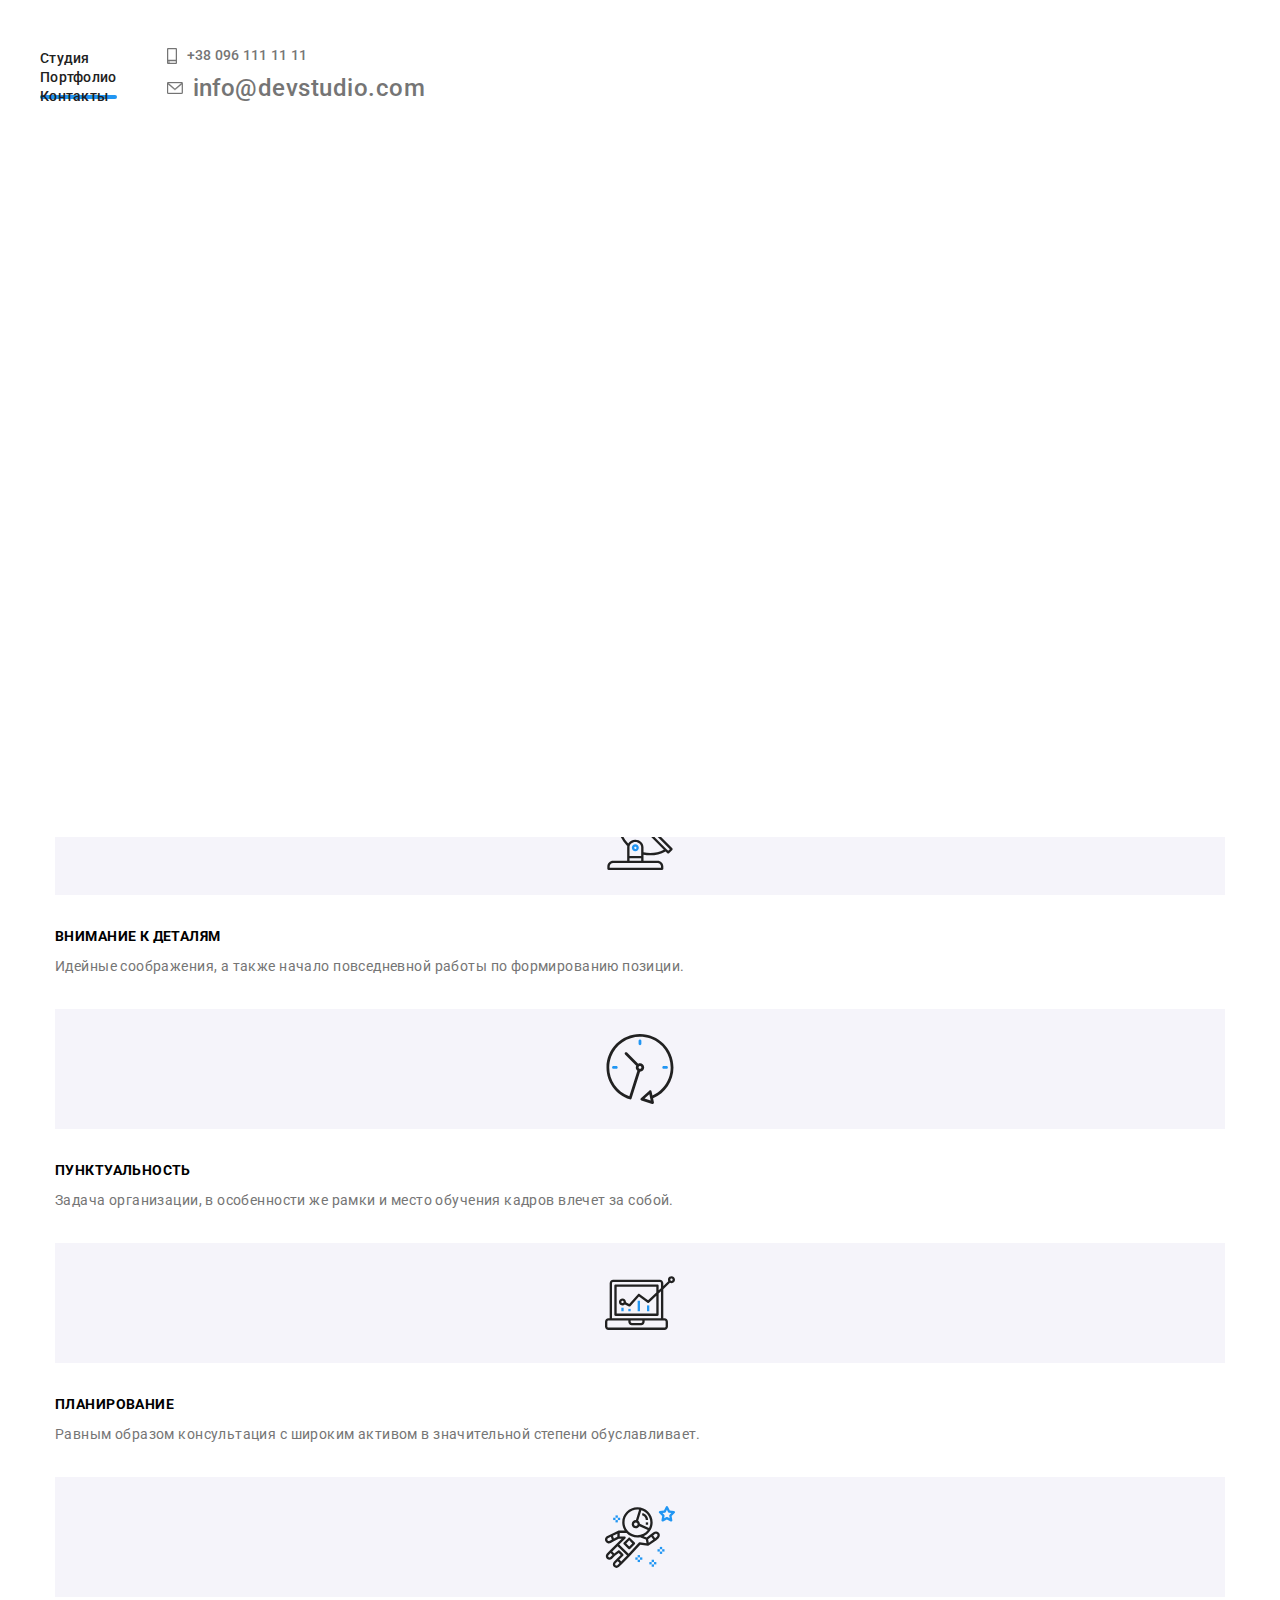
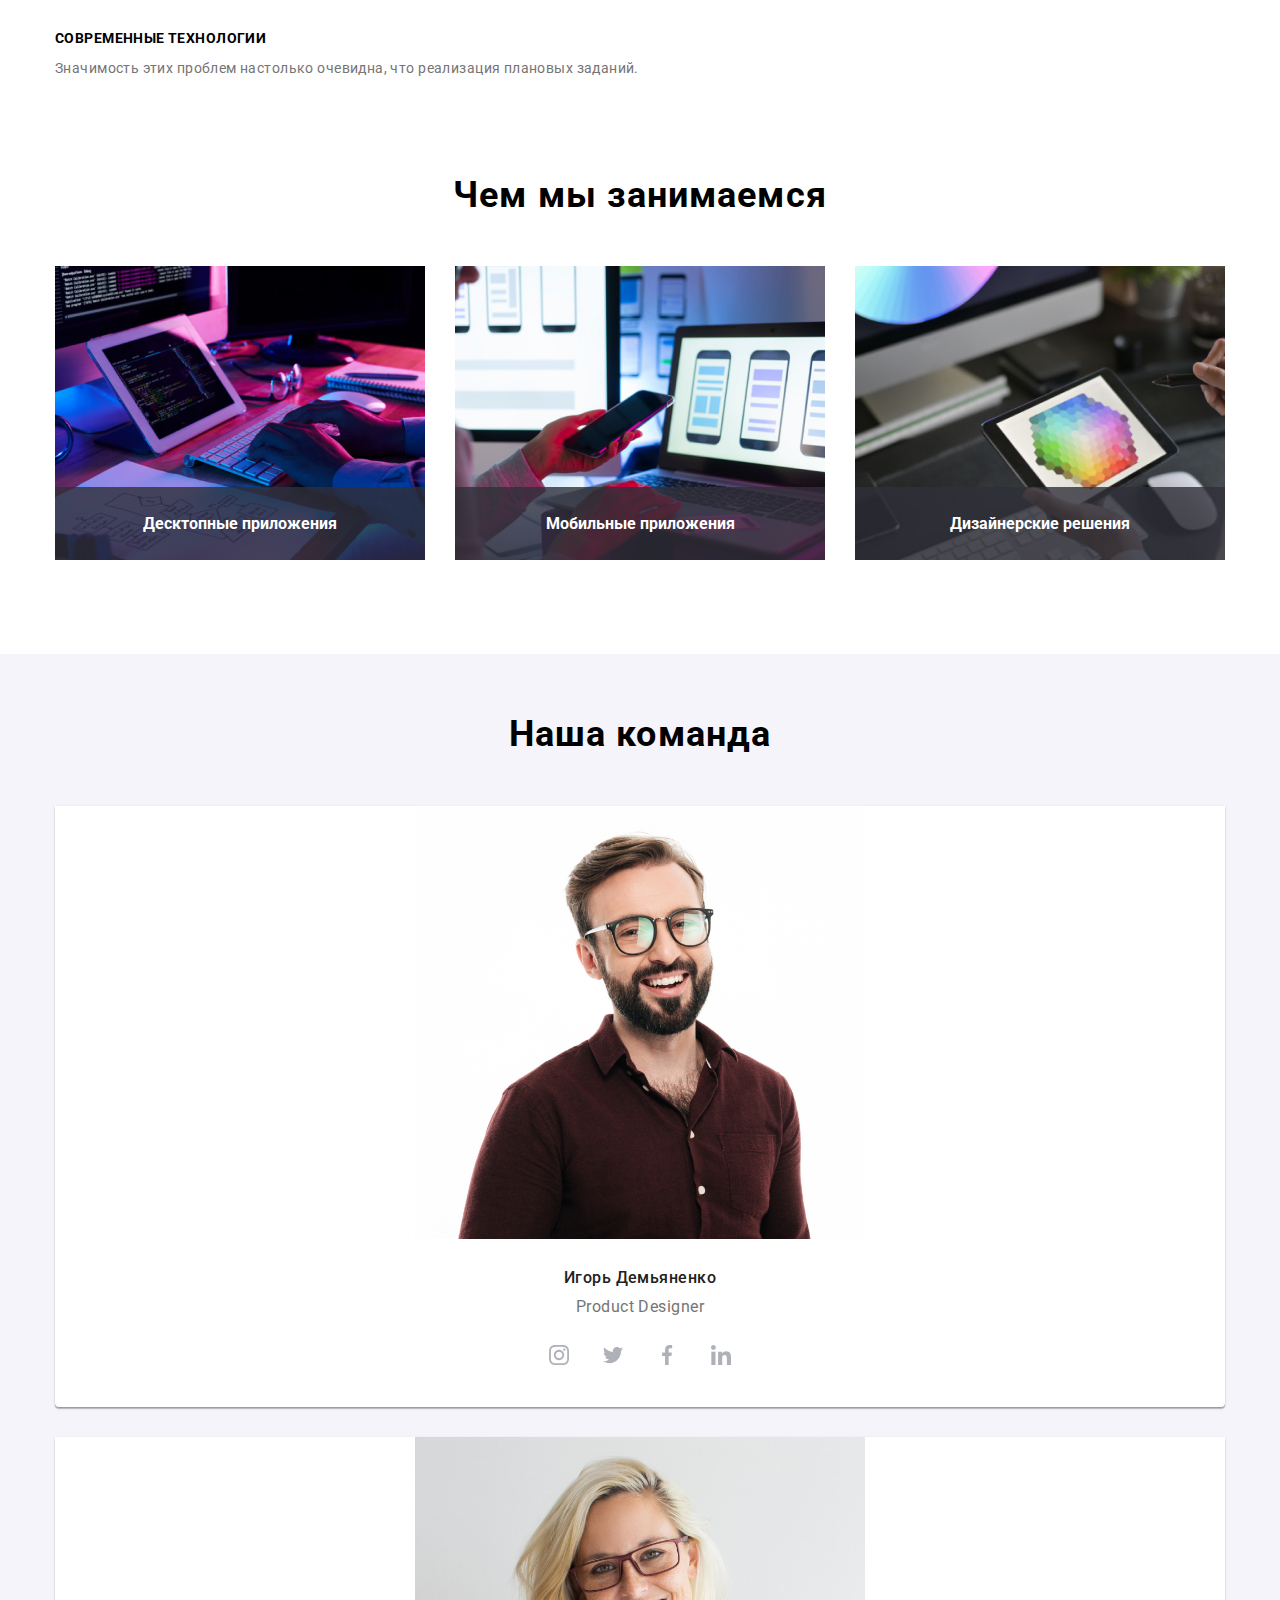
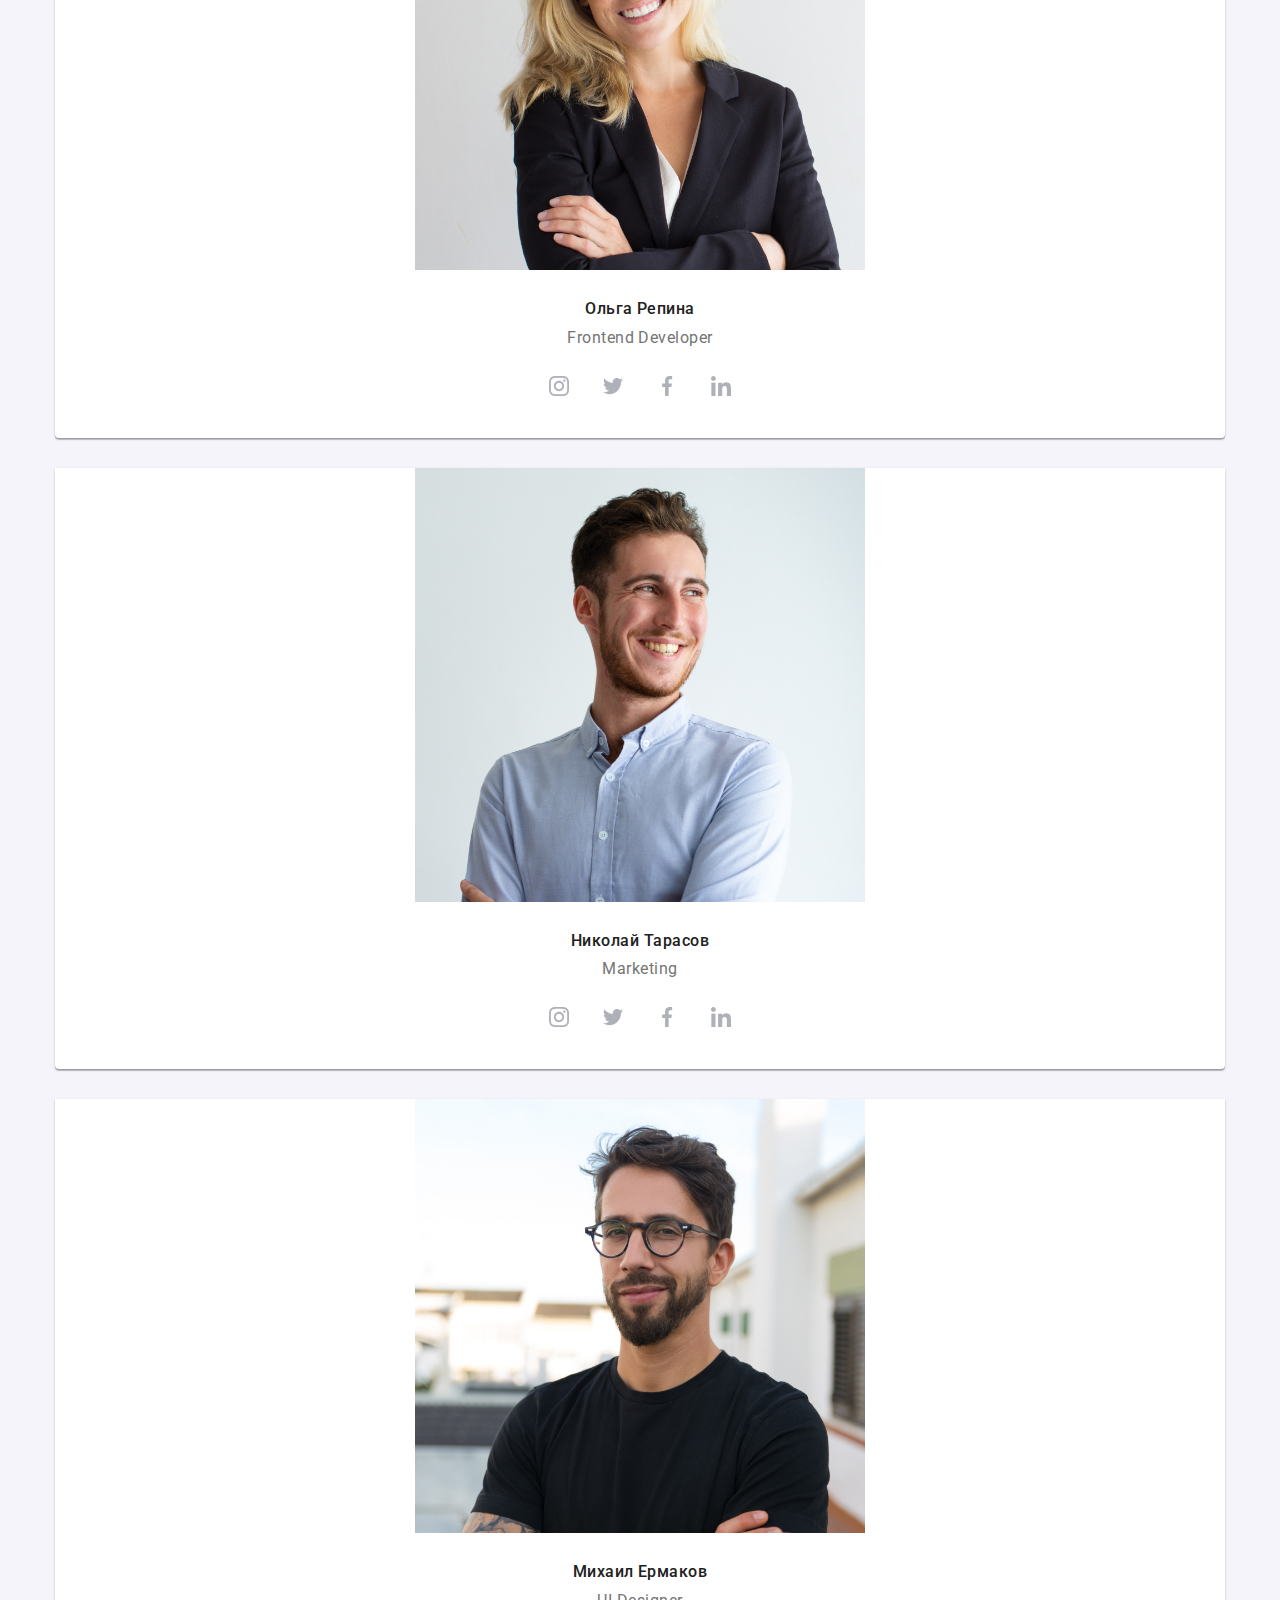
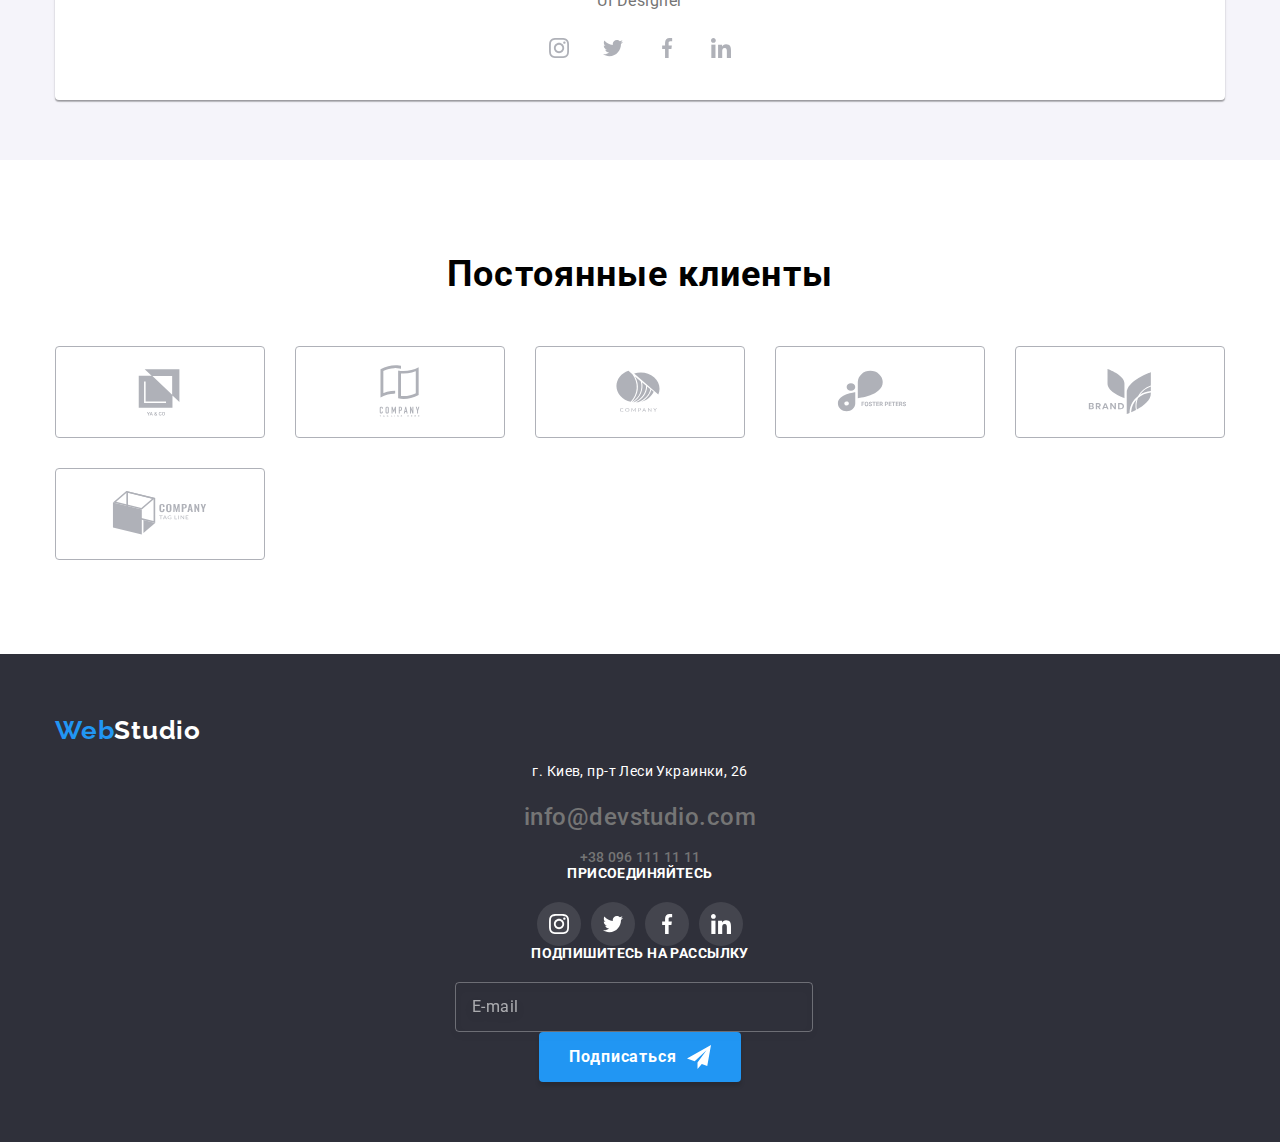
==== commit d91cd6ba: "модалка и бургер" ====
--- a/index.html
+++ b/index.html
@@ -10,7 +10,6 @@
     integrity="sha512-Zx6MlUMKSVJoQ+83OwhdILe8cSEsCzfqThJd7J/VA2UrK6Ctj85p+xzqfyuNXE5B1k25uUdmJ2OzItbBy9GHAQ=="
     crossorigin="anonymous" />
   <link rel="preconnect" href="https://fonts.gstatic.com" />
-
   <link rel="preconnect" href="https://fonts.gstatic.com" />
   <link href="https://fonts.googleapis.com/css2?family=Raleway:wght@700&family=Roboto:wght@400;500;700;900&display=swap"
     rel="stylesheet" />
@@ -22,40 +21,62 @@
   <header class="header">
     <div class="container ">
       <!-- Navigations -->
-      <nav class="navig">
-        <a href="./" class="navig-logo link ">
-          <span class="logo-span">Web</span>Studio</a>
-        <ul class="menu list-no">
-          <li class="menu__item">
-            <a class="menu__link link line-bottom-link" href="#">Студия</a>
-          </li>
-          <li class="menu__item">
-            <a class="menu__link link" href="./portfolio/portfolio.html">Портфолио</a>
-          </li>
-          <li class="menu__item">
-            <a class="menu__link link" href="#">Контакты</a>
-          </li>
-        </ul>
-      </nav>
-      <ul class="con-list list-no">
-        <li class="con-list__item">
-          <a class="link con-list__link" href="mailto:info@devstudio.com">
-            <svg class="con-list__icon" width="16" height="12">
-              <use href="./img/icons/icons.svg#icon-envelope"></use>
-            </svg>
-            info@devstudio.com
-          </a>
-        </li>
-        <li class="con-list__item con-list__item--right-magrin">
-          <a class="link con-list__link" href="tel:+380961111111">
-            <svg class="con-list__icon" width="10" height="16">
-              <use href="./img/icons/icons.svg#icon-smartphone"></use>
-            </svg>
-
-            +38 096 111 11 11
-          </a>
-        </li>
-      </ul>
+      <a href="./" class="navig-logo link ">
+            <span class="logo-span">Web</span>Studio</a>
+      <div class="menu-container " data-menu>
+        <nav class="navig">
+          
+          <ul class="menu list-no">
+            <li class="menu__item">
+            
+              <a class="menu__link link line-bottom-link" href="#">Студия</a>
+
+            </li>
+            
+            <li class="menu__item">
+              <a class="menu__link link" href="./portfolio/portfolio.html">Портфолио</a>
+            </li>
+            <li class="menu__item">
+              <a class="menu__link link" href="#">Контакты</a>
+            </li>
+          </ul>
+        </nav>
+        <div class="cont-block">
+            <ul class="con-list list-no">
+              <li class="con-list__item">
+                <a class="con-list__link" href="mailto:info@devstudio.com">
+                  <svg class="con-list__icon" width="16" height="12">
+                    <use href="./img/icons/icons.svg#icon-envelope"></use>
+                  </svg>
+                  info@devstudio.com
+                </a>
+              </li>
+              <li class="con-list__item con-list__item--right-magrin">
+                <a class="link con-list__link" href="tel:+380961111111">
+                  <svg class="con-list__icon" width="10" height="16">
+                    <use href="./img/icons/icons.svg#icon-smartphone"></use>
+                  </svg>
+
+                  +38 096 111 11 11
+                </a>
+              </li>
+            </ul>
+            <ul class="sn-list">
+              <li class="sn-list__item"><a href="#" class="sn-list__link">Instagram</a></li>
+              <li class="sn-list__item"><a href="#" class="sn-list__link">Twitter</a></li>
+              <li class="sn-list__item"><a href="#" class="sn-list__link">Facebook</a></li>
+              <li class="sn-list__item"><a href="#" class="sn-list__link">LinkedIn</a></li>
+            </ul>
+          
+        </div>
+        
+      </div>
+      <button class="burger-but " type="button" data-menu-button>
+        <svg class="burger-but__svg" aria-label="переключатель мобильного меню">
+        <use class="burger-but__icon-menu" href="./img/icons/icons.svg#burger"></use>
+        <use class="burger-but__icon-cross" href="./img/icons/icons.svg#cross-menu"></use>
+      </svg>
+    </button>
     </div>
   </header>
   <main>
@@ -408,7 +429,7 @@
       </button>
 
       <form class="form-modal">
-        <h2 class="form-modal__title">Оставьте свои данные, мы вам перезвоним</h2>
+        <h2 class="form-modal__title">Оcтавьте свои данные, мы вам перезвоним</h2>
         <!-- Div INPUT -->
         <div class="form-field">
 
@@ -462,6 +483,7 @@
     </div>
   </div>
   <script src="./js/modal.js"></script>
+  <script src="./js/menu.js"></script>
 </body>
 
 </html>--- a/css/main.min.css
+++ b/css/main.min.css
@@ -1,2 +1,2 @@
-*,::before,::after{margin:0;padding:0}img{display:block;max-width:100%;height:auto}h1,h2,h3,h4,h5,h6,p{margin-top:0}html{-webkit-box-sizing:border-box;box-sizing:border-box}*,*::after,*::before{-webkit-box-sizing:inherit;box-sizing:inherit}ul{list-style:none}a{text-decoration:none}body{-webkit-box-sizing:border-box;box-sizing:border-box;font-family:"Roboto",sans-serif;background:#ffffff}button{cursor:pointer}.container{margin-left:auto;margin-right:auto;padding:0px 15px}@media screen and (min-width: 480px){.container{width:480px}}@media screen and (min-width: 768px){.container{width:768px}}@media screen and (min-width: 1200px){.container{width:1200px}}.title-section{font-family:"Roboto",sans-serif;font-weight:700;font-size:28px;line-height:1.17;text-align:center;letter-spacing:0.03em;margin-bottom:30px}@media screen and (min-width: 1200px){.title-section{font-size:36px;line-height:1.16;margin-bottom:50px}}.hero-section__order-but,.footer-form__order-but,.order-but,.but-list__but{background:#2196f3;font-family:"Roboto",sans-serif;font-weight:700;font-size:16px;line-height:1.87;border:none;letter-spacing:0.06em;color:#ffffff;-webkit-box-shadow:0px 4px 4px rgba(0,0,0,0.15);box-shadow:0px 4px 4px rgba(0,0,0,0.15);border-radius:4px;-webkit-transition:-webkit-transform 600ms cubic-bezier(0.4, 0, 0.2, 1);transition:-webkit-transform 600ms cubic-bezier(0.4, 0, 0.2, 1);transition:transform 600ms cubic-bezier(0.4, 0, 0.2, 1);transition:transform 600ms cubic-bezier(0.4, 0, 0.2, 1), -webkit-transform 600ms cubic-bezier(0.4, 0, 0.2, 1);overflow:hidden;padding:10px 30px 10px 30px}.hero-section__order-but:active,.footer-form__order-but:active,.order-but:active,.but-list__but:active{-webkit-transform:scale(0.9);transform:scale(0.9)}.navig-logo,.info-footer__logo{font-family:"Raleway", sans-serif;font-weight:700;font-size:24px;line-height:1.3;letter-spacing:0.03em;height:31px;color:#212121}@media screen and (min-width: 1200px){.navig-logo,.info-footer__logo{font-size:26px}}.navig{display:-webkit-box;display:-ms-flexbox;display:flex;-ms-flex-wrap:wrap;flex-wrap:wrap}.header{padding:24px 0px 25px 0px;border-bottom:1px solid #ececec}.header .container{display:-webkit-box;display:-ms-flexbox;display:flex;-webkit-box-pack:justify;-ms-flex-pack:justify;justify-content:space-between;-webkit-box-align:center;-ms-flex-align:center;align-items:center}.navig-logo{margin-right:90px}.navig-logo .logo-span{color:#2196f3}.menu{-webkit-box-align:center;-ms-flex-align:center;align-items:center;display:-webkit-box;display:-ms-flexbox;display:flex}@media screen and (max-width: 767px){.menu{display:none}}.menu__item{position:relative;margin-right:50px}.menu__link{font-size:14px;font-weight:500;line-height:1.14;color:#212121;letter-spacing:0.02em;-webkit-transition:color 250ms cubic-bezier(0.4, 0, 0.2, 1);transition:color 250ms cubic-bezier(0.4, 0, 0.2, 1)}.menu__link:hover,.menu__link:focus{color:#2196f3}.menu__link::after{position:absolute;top:100%;left:0%;width:100%;content:"";background:#2196f3;border-radius:2px;height:4px;margin-top:28.3px;-webkit-transform:scaleX(0);transform:scaleX(0);-webkit-transition:-webkit-transform 250ms cubic-bezier(0.4, 0, 0.2, 1);transition:-webkit-transform 250ms cubic-bezier(0.4, 0, 0.2, 1);transition:transform 250ms cubic-bezier(0.4, 0, 0.2, 1);transition:transform 250ms cubic-bezier(0.4, 0, 0.2, 1), -webkit-transform 250ms cubic-bezier(0.4, 0, 0.2, 1)}.menu__link:hover::after,.menu__link:focus::after{-webkit-transform:scaleX(1);transform:scaleX(1)}.line-bottom-link::after{position:absolute;top:100%;left:0%;width:100%;content:"";background:#2196f3;border-radius:2px;height:4px;margin-top:28.3px;-webkit-transform:scaleX(1);transform:scaleX(1)}.con-list{display:-webkit-box;display:-ms-flexbox;display:flex;margin-left:auto;-ms-flex-wrap:wrap;flex-wrap:wrap}.con-list__item{margin-right:50px}.con-list__item--right-magrin{margin-right:0px}@media screen and (max-width: 767px){.con-list__item{margin-right:0px;display:none}}.con-list__link{font-weight:500;font-size:14px;line-height:1.14;letter-spacing:0.02em;color:#757575;display:-webkit-box;display:-ms-flexbox;display:flex;-webkit-box-align:center;-ms-flex-align:center;align-items:center;-webkit-transition:color 250ms cubic-bezier(0.4, 0, 0.2, 1),fill 250ms cubic-bezier(0.4, 0, 0.2, 1);transition:color 250ms cubic-bezier(0.4, 0, 0.2, 1),fill 250ms cubic-bezier(0.4, 0, 0.2, 1)}.con-list__link:hover,.con-list__link:focus{color:#2196f3}.con-list__icon{stroke:currentColor;margin-right:10px}.hero-section__order-but,.footer-form__order-but,.order-but,.but-list__but{background:#2196f3;font-family:"Roboto",sans-serif;font-weight:700;font-size:16px;line-height:1.87;border:none;letter-spacing:0.06em;color:#ffffff;-webkit-box-shadow:0px 4px 4px rgba(0,0,0,0.15);box-shadow:0px 4px 4px rgba(0,0,0,0.15);border-radius:4px;-webkit-transition:-webkit-transform 600ms cubic-bezier(0.4, 0, 0.2, 1);transition:-webkit-transform 600ms cubic-bezier(0.4, 0, 0.2, 1);transition:transform 600ms cubic-bezier(0.4, 0, 0.2, 1);transition:transform 600ms cubic-bezier(0.4, 0, 0.2, 1), -webkit-transform 600ms cubic-bezier(0.4, 0, 0.2, 1);overflow:hidden;padding:10px 30px 10px 30px}.hero-section__order-but:active,.footer-form__order-but:active,.order-but:active,.but-list__but:active{-webkit-transform:scale(0.9);transform:scale(0.9)}.navig-logo,.info-footer__logo{font-family:"Raleway", sans-serif;font-weight:700;font-size:24px;line-height:1.3;letter-spacing:0.03em;height:31px;color:#212121}@media screen and (min-width: 1200px){.navig-logo,.info-footer__logo{font-size:26px}}.hero-section{display:-webkit-box;display:-ms-flexbox;display:flex;-webkit-box-align:center;-ms-flex-align:center;align-items:center;padding-top:200px;padding-bottom:200px}.hero-section--fon{max-width:1600px;height:400px;background-image:-webkit-gradient(linear, left bottom, left top, from(rgba(47,48,58,0.4)), to(rgba(47,48,58,0.4))),url(../img/bg.jpg);background-image:linear-gradient(to top, rgba(47,48,58,0.4), rgba(47,48,58,0.4)),url(../img/bg.jpg);background-size:100% 100%;background-position:center;background-repeat:no-repeat;margin:0 auto}@media screen and (min-width: 1200px){.hero-section--fon{height:600px}}.hero-section__main-title{color:#fff;font-family:"Roboto",sans-serif;font-weight:900;font-size:26px;line-height:1.61;text-align:center;letter-spacing:0.06em;text-transform:uppercase;margin:0 auto 30px auto;width:360px}@media screen and (min-width: 1200px){.hero-section__main-title{width:696px;font-size:44px;line-height:1.36}}.hero-section__order-but{display:block;margin-left:auto;margin-right:auto}.center{text-align:center}.about-section{padding-top:60px;padding-bottom:60px}@media screen and (min-width: 1200px){.about-section{padding-top:94px;padding-bottom:94px}}.about-list{display:-webkit-box;display:-ms-flexbox;display:flex;-ms-flex-wrap:wrap;flex-wrap:wrap}.about-list__item{width:100%}.about-list__item:not(:last-child){margin-bottom:30px}.about-list__item::before{content:"";display:inline-block;width:100%;height:120px;background-color:#f5f4fa;margin-bottom:30px}.icon-det::before{background-image:url(../img/icons/antenna.svg);background-size:70px 70px;background-repeat:no-repeat;background-position:center}.icon-time::before{background-image:url(../img/icons/clock.svg);background-size:70px 70px;background-repeat:no-repeat;background-position:center}.icon-plan::before{background-image:url(../img/icons/diagram.svg);background-size:70px 70px;background-repeat:no-repeat;background-position:center}.icon-tech::before{background-image:url(../img/icons/astronaut.svg);background-size:70px 70px;background-repeat:no-repeat;background-position:center}.about-list__mini-title{font-family:"Roboto",sans-serif;font-weight:700;font-size:14px;line-height:1.14;letter-spacing:0.03em;text-transform:uppercase;margin-bottom:10px}@media screen and (max-width: 767px){.about-list__mini-title{text-align:center}}.about-list__description{color:#757575;font-size:14px;line-height:1.71;letter-spacing:0.03em}.list-img-section{padding-bottom:94px}@media screen and (max-width: 767px){.list-img-section{display:none}}.list-img{display:-webkit-box;display:-ms-flexbox;display:flex;-webkit-box-pack:justify;-ms-flex-pack:justify;justify-content:space-between}.list-img__card-img{position:relative}.list-img__desc{position:absolute;bottom:0;left:50%;-webkit-transform:translateX(-50%);transform:translateX(-50%);color:#fff;padding:27px 0px 27px 0px;width:100%;text-align:center;background-color:rgba(47,48,58,0.8);margin:0}.team-section{padding-top:60px;padding-bottom:60px;background:#f5f4fa}.list-team__item{background-color:white;-webkit-box-shadow:0px 1px 3px rgba(0,0,0,0.12),0px 1px 1px rgba(0,0,0,0.14),0px 2px 1px rgba(0,0,0,0.2);box-shadow:0px 1px 3px rgba(0,0,0,0.12),0px 1px 1px rgba(0,0,0,0.14),0px 2px 1px rgba(0,0,0,0.2);border-radius:0px 0px 4px 4px;padding-bottom:30px}.list-team__item:not(:last-child){margin-bottom:30px}@media screen and (min-width: 480px){.list-team__item{width:100%}}.list-team__img{width:450px;margin-right:auto;margin-left:auto}.list-team__title-name{font-family:"Roboto",sans-serif;color:#212121;font-weight:500;font-size:16px;line-height:1.18;text-align:center;letter-spacing:0.03em;margin-top:30px;margin-bottom:10px}.list-team__job{font-family:inherit;color:#757575;font-size:16px;line-height:1.18;letter-spacing:0.03em;text-align:center;margin-bottom:16px}.massage-list{-webkit-box-pack:center;-ms-flex-pack:center;justify-content:center;display:-webkit-box;display:-ms-flexbox;display:flex}.massage-list__items:not(:last-child){margin-right:10px}.massage-list__link{display:-webkit-box;display:-ms-flexbox;display:flex;width:44px;height:44px;border-radius:50%;-webkit-box-align:center;-ms-flex-align:center;align-items:center;-webkit-box-pack:center;-ms-flex-pack:center;justify-content:center;-webkit-transition:background-color 250ms cubic-bezier(0.4, 0, 0.2, 1);transition:background-color 250ms cubic-bezier(0.4, 0, 0.2, 1)}.massage-list__link:hover,.massage-list__link:focus{background-color:#2196f3}.massage-list__icon{width:20px;height:20px;fill:#afb1b8;-webkit-transition:fill 250ms cubic-bezier(0.4, 0, 0.2, 1);transition:fill 250ms cubic-bezier(0.4, 0, 0.2, 1)}.massage-list__link:hover .massage-list__icon,.massage-list__link:focus .massage-list__icon{fill:white}.clients-section{padding-top:60px;padding-bottom:60px}@media screen and (min-width: 1200px){.clients-section{padding-top:94px;padding-bottom:94px}}.clients-list{display:-webkit-box;display:-ms-flexbox;display:flex;-ms-flex-wrap:wrap;flex-wrap:wrap;margin:-15px}@media screen and (max-width: 479px){.clients-list{display:block}}.clients-list__item{margin:15px}.clients-list__link{fill:#afb1b8;display:-webkit-box;display:-ms-flexbox;display:flex;-webkit-box-pack:center;-ms-flex-pack:center;justify-content:center;-webkit-box-align:center;-ms-flex-align:center;align-items:center;border:1px solid #afb1b8;border-radius:4px;-webkit-transition:fill 250ms cubic-bezier(0.4, 0, 0.2, 1),border-color 250ms cubic-bezier(0.4, 0, 0.2, 1) 250ms;transition:fill 250ms cubic-bezier(0.4, 0, 0.2, 1),border-color 250ms cubic-bezier(0.4, 0, 0.2, 1) 250ms;width:210px;height:92px}.clients-list__link:hover,.clients-list__link:focus{fill:#2196f3;border-color:#2196f3}@media screen and (max-width: 479px){.clients-list__link{width:100%}}.clients-list__logo{width:106px;height:60px}.footer{background:#2f303a;padding-top:60px;padding-bottom:60px}.content-foot{display:-webkit-box;display:-ms-flexbox;display:flex;-webkit-box-orient:vertical;-webkit-box-direction:normal;-ms-flex-direction:column;flex-direction:column}.info-footer{display:-webkit-box;display:-ms-flexbox;display:flex;-webkit-box-orient:vertical;-webkit-box-direction:normal;-ms-flex-direction:column;flex-direction:column}@media screen and (max-width: 767px){.info-footer{margin-bottom:60px}}@media screen and (max-width: 767px){.info-footer__logo{margin-left:auto;margin-right:auto}}.info-footer__logo .logo-span{color:#2196f3}.info-footer__logo .white-span{color:white}.address{font-style:normal;margin-top:20px;text-align:center}@media screen and (min-width: 1200px){.address{margin-top:15px}}.address__street{color:#fff;font-family:"Roboto",sans-serif;font-size:14px;line-height:1.71;letter-spacing:0.03em}@media screen and (max-width: 767px){.address__street{margin-left:auto;margin-right:auto}}.con-list--no-flex{display:-webkit-box;display:-ms-flexbox;display:flex;-webkit-box-orient:vertical;-webkit-box-direction:normal;-ms-flex-direction:column;flex-direction:column}.con-list__item--margin{margin-top:9px;margin-right:auto;margin-left:auto}.con-list__item--look{display:-webkit-box;display:-ms-flexbox;display:flex;-webkit-box-orient:vertical;-webkit-box-direction:normal;-ms-flex-direction:column;flex-direction:column}.sn-footer{-webkit-box-align:center;-ms-flex-align:center;align-items:center;display:-webkit-box;display:-ms-flexbox;display:flex;-webkit-box-orient:vertical;-webkit-box-direction:normal;-ms-flex-direction:column;flex-direction:column}@media screen and (max-width: 767px){.sn-footer{margin-bottom:60px}}.sn-footer__title{font-family:"Roboto",sans-serif;font-weight:700;font-size:14px;line-height:1.14;letter-spacing:0.03em;text-transform:uppercase;color:#fff;margin-bottom:20px}.massage-list__link--bg{background:rgba(255,255,255,0.1)}.massage-list__icon--fill{fill:#fff}.form-block{display:-webkit-box;display:-ms-flexbox;display:flex;-webkit-box-orient:vertical;-webkit-box-direction:normal;-ms-flex-direction:column;flex-direction:column;-webkit-box-align:center;-ms-flex-align:center;align-items:center}.footer-form{display:-webkit-box;display:-ms-flexbox;display:flex;-webkit-box-orient:vertical;-webkit-box-direction:normal;-ms-flex-direction:column;flex-direction:column;-webkit-box-align:center;-ms-flex-align:center;align-items:center}.footer-form__input{outline:none;border:1px solid rgba(255,255,255,0.3);-webkit-box-sizing:border-box;box-sizing:border-box;-webkit-filter:drop-shadow(0px 4px 4px rgba(0,0,0,0.15));filter:drop-shadow(0px 4px 4px rgba(0,0,0,0.15));border-radius:4px;width:358px;height:50px;background:none;margin-right:12px;padding:15px 16px 15px 16px;font-family:"Roboto",sans-serif;font-weight:400;font-size:16px;line-height:1.25;letter-spacing:0.03em;color:rgba(255,255,255,0.89);display:block}.footer-form__input::-webkit-input-placeholder{font-family:"Roboto",sans-serif;font-weight:400;font-size:16px;line-height:1.25;letter-spacing:0.03em;color:rgba(255,255,255,0.6)}.footer-form__input:-ms-input-placeholder{font-family:"Roboto",sans-serif;font-weight:400;font-size:16px;line-height:1.25;letter-spacing:0.03em;color:rgba(255,255,255,0.6)}.footer-form__input::-ms-input-placeholder{font-family:"Roboto",sans-serif;font-weight:400;font-size:16px;line-height:1.25;letter-spacing:0.03em;color:rgba(255,255,255,0.6)}.footer-form__input::placeholder{font-family:"Roboto",sans-serif;font-weight:400;font-size:16px;line-height:1.25;letter-spacing:0.03em;color:rgba(255,255,255,0.6)}@media screen and (max-width: 767px){.footer-form__input{margin-bottom:20px}}.footer-form__order-but{display:-webkit-box;display:-ms-flexbox;display:flex;-webkit-box-align:center;-ms-flex-align:center;align-items:center}.footer-form__icon{display:block;width:24px;height:24px;-webkit-transition:-webkit-transform 350ms cubic-bezier(0.4, 0, 0.2, 1);transition:-webkit-transform 350ms cubic-bezier(0.4, 0, 0.2, 1);transition:transform 350ms cubic-bezier(0.4, 0, 0.2, 1);transition:transform 350ms cubic-bezier(0.4, 0, 0.2, 1), -webkit-transform 350ms cubic-bezier(0.4, 0, 0.2, 1);margin-left:10px;fill:white}.footer-form__order-but:active .footer-form__icon{-webkit-transform:translate(200%, -200%);transform:translate(200%, -200%)}.back-drop-appl{position:fixed;top:0;left:0;width:100%;height:100%;background:rgba(0,0,0,0.2);-webkit-transition:opacity 450ms cubic-bezier(0.4, 0, 0.2, 1);transition:opacity 450ms cubic-bezier(0.4, 0, 0.2, 1)}.back-drop-appl.is-hidden .modal-appl{-webkit-transform:translate(-50%, -50%) scale(0.9);transform:translate(-50%, -50%) scale(0.9)}.modal-appl{position:absolute;top:50%;left:50%;-webkit-transform:translate(-50%, -50%) scale(1);transform:translate(-50%, -50%) scale(1);width:528px;height:581px;background-color:#fff;-webkit-transition:-webkit-transform 450ms cubic-bezier(0.4, 0, 0.2, 1);transition:-webkit-transform 450ms cubic-bezier(0.4, 0, 0.2, 1);transition:transform 450ms cubic-bezier(0.4, 0, 0.2, 1);transition:transform 450ms cubic-bezier(0.4, 0, 0.2, 1), -webkit-transform 450ms cubic-bezier(0.4, 0, 0.2, 1)}.modal-apll__close{position:absolute;top:8px;right:8px;width:30px;height:30px;display:-webkit-box;display:-ms-flexbox;display:flex;-webkit-box-pack:center;-ms-flex-pack:center;justify-content:center;-webkit-box-align:center;-ms-flex-align:center;align-items:center;border-radius:50%;background:#ffffff;border:1px solid rgba(0,0,0,0.1);-webkit-box-sizing:border-box;box-sizing:border-box}.close-icon{width:18px;height:18px;fill:black}.close-icon:hover,.close-icon:focus{fill:#2196f3}.is-hidden{opacity:0;pointer-events:none}.form-modal{padding:40px;width:100%}.form-modal__title{font-weight:700;font-size:20px;line-height:1.15;text-align:center;letter-spacing:0.03em;margin-bottom:12px}.form-field{display:-webkit-box;display:-ms-flexbox;display:flex;-webkit-box-orient:vertical;-webkit-box-direction:normal;-ms-flex-direction:column;flex-direction:column}.form-input__label{display:block;margin-bottom:4px;font-weight:400;font-size:12px;line-height:1.16;color:#757575}.form-input{display:block}.form-input__block{position:relative;margin-bottom:10px}.form-input__input{padding:10px 0px 10px 42px;border:1px solid rgba(33,33,33,0.2);border-radius:4px;width:100%;font-family:"Roboto",sans-serif;font-weight:400;font-size:14px;-webkit-transition:border 250ms cubic-bezier(0.4, 0, 0.2, 1);transition:border 250ms cubic-bezier(0.4, 0, 0.2, 1)}.form-input__block:focus-within>.form-input__input{outline:none;border:1px solid #2196f3}.form-field__coment{resize:none;border:1px solid rgba(33,33,33,0.2);border-radius:4px;height:120px;padding:12px 16px 12px 16px;font-family:"Roboto",sans-serif;font-weight:400;font-size:14px;line-height:1.14;letter-spacing:0.01em;-webkit-transition:border 200ms cubic-bezier(0.4, 0, 0.2, 1);transition:border 200ms cubic-bezier(0.4, 0, 0.2, 1)}.form-field__coment::-webkit-input-placeholder{font-family:"Roboto",sans-serif;font-weight:400;font-size:14px;line-height:1.14;letter-spacing:0.01em;color:rgba(117,117,117,0.5)}.form-field__coment:-ms-input-placeholder{font-family:"Roboto",sans-serif;font-weight:400;font-size:14px;line-height:1.14;letter-spacing:0.01em;color:rgba(117,117,117,0.5)}.form-field__coment::-ms-input-placeholder{font-family:"Roboto",sans-serif;font-weight:400;font-size:14px;line-height:1.14;letter-spacing:0.01em;color:rgba(117,117,117,0.5)}.form-field__coment::placeholder{font-family:"Roboto",sans-serif;font-weight:400;font-size:14px;line-height:1.14;letter-spacing:0.01em;color:rgba(117,117,117,0.5)}.form-field__coment:focus{outline:none;border:1px solid #2196f3}.form-input__icon{position:absolute;top:50%;left:12px;-webkit-transform:translateY(-50%);transform:translateY(-50%);fill:#212121;width:18px;height:18px;-webkit-transition:fill 250ms cubic-bezier(0.4, 0, 0.2, 1);transition:fill 250ms cubic-bezier(0.4, 0, 0.2, 1)}.form-input__block:focus-within>.form-input__icon{fill:#2196f3}.check{display:-webkit-box;display:-ms-flexbox;display:flex;-webkit-box-align:center;-ms-flex-align:center;align-items:center;margin-top:25px;padding-left:8px;margin-bottom:30px}.modal-checkbox{-webkit-appearance:none;-moz-appearance:none;appearance:none}.icon-check{display:inline-block;width:16px;height:15px;border:2px solid #212121;border-radius:2px;margin-right:8px}.modal-checkbox:checked+.icon-check{border:none;background:url(../img/icons/icon-check.svg),#2196f3;background-size:contain;background-origin:border-box;border-radius:3px}.span-dogovor{font-family:"Roboto",sans-serif;font-weight:400;font-size:14px;line-height:1.71;letter-spacing:0.03em;color:#757575}.cond{color:#2196f3;border-bottom:1.5px solid #2196f3}.order-but{display:block;margin-left:auto;margin-right:auto;-webkit-transition:-webkit-transform 300ms cubic-bezier(0.4, 0, 0.2, 1);transition:-webkit-transform 300ms cubic-bezier(0.4, 0, 0.2, 1);transition:transform 300ms cubic-bezier(0.4, 0, 0.2, 1);transition:transform 300ms cubic-bezier(0.4, 0, 0.2, 1), -webkit-transform 300ms cubic-bezier(0.4, 0, 0.2, 1)}.hero-section__order-but,.footer-form__order-but,.order-but,.but-list__but{background:#2196f3;font-family:"Roboto",sans-serif;font-weight:700;font-size:16px;line-height:1.87;border:none;letter-spacing:0.06em;color:#ffffff;-webkit-box-shadow:0px 4px 4px rgba(0,0,0,0.15);box-shadow:0px 4px 4px rgba(0,0,0,0.15);border-radius:4px;-webkit-transition:-webkit-transform 600ms cubic-bezier(0.4, 0, 0.2, 1);transition:-webkit-transform 600ms cubic-bezier(0.4, 0, 0.2, 1);transition:transform 600ms cubic-bezier(0.4, 0, 0.2, 1);transition:transform 600ms cubic-bezier(0.4, 0, 0.2, 1), -webkit-transform 600ms cubic-bezier(0.4, 0, 0.2, 1);overflow:hidden;padding:10px 30px 10px 30px}.hero-section__order-but:active,.footer-form__order-but:active,.order-but:active,.but-list__but:active{-webkit-transform:scale(0.9);transform:scale(0.9)}.navig-logo,.info-footer__logo{font-family:"Raleway", sans-serif;font-weight:700;font-size:24px;line-height:1.3;letter-spacing:0.03em;height:31px;color:#212121}@media screen and (min-width: 1200px){.navig-logo,.info-footer__logo{font-size:26px}}.catalog{padding:94px 0px 94px 0px}.but-list{display:-webkit-box;display:-ms-flexbox;display:flex;margin:0px auto 50px auto;-webkit-box-pack:center;-ms-flex-pack:center;justify-content:center}.but-list__but{margin-right:8px;border-radius:4px;padding:6px 22px 6px 22px;border:none;-webkit-transition:background 550ms cubic-bezier(0.4, 0, 0.2, 1),color 250ms cubic-bezier(0.4, 0, 0.2, 1);transition:background 550ms cubic-bezier(0.4, 0, 0.2, 1),color 250ms cubic-bezier(0.4, 0, 0.2, 1);background:#F5F4FA;color:#212121;-webkit-box-shadow:none;box-shadow:none}.but-list__but:hover,.but-list__but:focus{color:#fff;background-color:#2196f3;-webkit-box-shadow:0px 4px 4px rgba(0,0,0,0.15);box-shadow:0px 4px 4px rgba(0,0,0,0.15)}.project-list{display:-webkit-box;display:-ms-flexbox;display:flex;-ms-flex-wrap:wrap;flex-wrap:wrap;margin:-15px}.project-list__item{border:1px solid #eeeeee;margin:15px;-ms-flex-preferred-size:calc((100% - 90px) / 3);flex-basis:calc((100% - 90px) / 3);-webkit-transition:-webkit-box-shadow 1150ms cubic-bezier(0.4, 0, 0.2, 1);transition:-webkit-box-shadow 1150ms cubic-bezier(0.4, 0, 0.2, 1);transition:box-shadow 1150ms cubic-bezier(0.4, 0, 0.2, 1);transition:box-shadow 1150ms cubic-bezier(0.4, 0, 0.2, 1), -webkit-box-shadow 1150ms cubic-bezier(0.4, 0, 0.2, 1)}.project-list__item:hover,.project-list__item:focus{-webkit-box-sizing:border-box;box-sizing:border-box;-webkit-box-shadow:0px 1px 1px rgba(0,0,0,0.12),0px 4px 4px rgba(0,0,0,0.06),1px 4px 6px rgba(0,0,0,0.16);box-shadow:0px 1px 1px rgba(0,0,0,0.12),0px 4px 4px rgba(0,0,0,0.06),1px 4px 6px rgba(0,0,0,0.16)}.project__name-type-b{padding:20px}.project__name{font-family:"Roboto",sans-serif;color:#212121;font-weight:700;font-size:18px;line-height:2;letter-spacing:0.06em;margin-bottom:4px}.project__type{font-family:inherit;color:#757575;font-size:16px;line-height:1.87;letter-spacing:0.03em}.project__des-block{overflow:hidden;position:relative}.project__des-block::before{position:absolute;top:0;left:0;content:"";width:100%;height:100%;background-color:rgba(33,150,243,0.9);opacity:1;-webkit-transform:translateY(100%);transform:translateY(100%);-webkit-transition:-webkit-transform 250ms cubic-bezier(0.4, 0, 0.2, 1);transition:-webkit-transform 250ms cubic-bezier(0.4, 0, 0.2, 1);transition:transform 250ms cubic-bezier(0.4, 0, 0.2, 1);transition:transform 250ms cubic-bezier(0.4, 0, 0.2, 1), -webkit-transform 250ms cubic-bezier(0.4, 0, 0.2, 1)}.project:hover .project__des-block::before,.project:focus .project__des-block::before{-webkit-transform:translateY(0%);transform:translateY(0%)}.project__dec{position:absolute;top:50%;left:50%;-webkit-transform:translate(-50%, 100%);transform:translate(-50%, 100%);-webkit-transition:-webkit-transform 250ms cubic-bezier(0.4, 0, 0.2, 1);transition:-webkit-transform 250ms cubic-bezier(0.4, 0, 0.2, 1);transition:transform 250ms cubic-bezier(0.4, 0, 0.2, 1);transition:transform 250ms cubic-bezier(0.4, 0, 0.2, 1), -webkit-transform 250ms cubic-bezier(0.4, 0, 0.2, 1);font-weight:400;font-size:18px;line-height:1.56;letter-spacing:0.03em;color:#fff;opacity:1;width:322px}.project:hover .project__des-block .project__dec,.project:focus .project__des-block .project__dec{-webkit-transform:translate(-50%, -50%);transform:translate(-50%, -50%)}
+*,::before,::after{margin:0;padding:0}img{display:block;max-width:100%;height:auto}h1,h2,h3,h4,h5,h6,p{margin-top:0}html{-webkit-box-sizing:border-box;box-sizing:border-box}*,*::after,*::before{-webkit-box-sizing:inherit;box-sizing:inherit}ul{list-style:none}a{text-decoration:none}body{-webkit-box-sizing:border-box;box-sizing:border-box;font-family:"Roboto",sans-serif;background:#ffffff}button{cursor:pointer}.container{margin-left:auto;margin-right:auto;padding:0px 15px}@media screen and (min-width: 480px){.container{width:480px}}@media screen and (min-width: 768px){.container{width:768px}}@media screen and (min-width: 1200px){.container{width:1200px}}.title-section{font-family:"Roboto",sans-serif;font-weight:700;font-size:28px;line-height:1.17;text-align:center;letter-spacing:0.03em;margin-bottom:30px}@media screen and (min-width: 1200px){.title-section{font-size:36px;line-height:1.16;margin-bottom:50px}}.hero-section__order-but,.footer-form__order-but,.order-but,.but-list__but{background:#2196f3;font-family:"Roboto",sans-serif;font-weight:700;font-size:16px;line-height:1.87;border:none;letter-spacing:0.06em;color:#ffffff;-webkit-box-shadow:0px 4px 4px rgba(0,0,0,0.15);box-shadow:0px 4px 4px rgba(0,0,0,0.15);border-radius:4px;-webkit-transition:-webkit-transform 600ms cubic-bezier(0.4, 0, 0.2, 1);transition:-webkit-transform 600ms cubic-bezier(0.4, 0, 0.2, 1);transition:transform 600ms cubic-bezier(0.4, 0, 0.2, 1);transition:transform 600ms cubic-bezier(0.4, 0, 0.2, 1), -webkit-transform 600ms cubic-bezier(0.4, 0, 0.2, 1);overflow:hidden;padding:10px 30px 10px 30px}.hero-section__order-but:active,.footer-form__order-but:active,.order-but:active,.but-list__but:active{-webkit-transform:scale(0.9);transform:scale(0.9)}.navig-logo,.info-footer__logo{font-family:"Raleway", sans-serif;font-weight:700;font-size:24px;line-height:1.3;letter-spacing:0.03em;height:31px;color:#212121}@media screen and (min-width: 1200px){.navig-logo,.info-footer__logo{font-size:26px}}.navig{display:-webkit-box;display:-ms-flexbox;display:flex;-ms-flex-wrap:wrap;flex-wrap:wrap}.header{position:-webkit-sticky;position:sticky;padding:24px 0px 25px 0px;border-bottom:1px solid #ececec}.header .container{display:-webkit-box;display:-ms-flexbox;display:flex;-webkit-box-pack:justify;-ms-flex-pack:justify;justify-content:space-between;-webkit-box-align:center;-ms-flex-align:center;align-items:center}.navig-logo{margin-right:90px}.navig-logo .logo-span{color:#2196f3}.menu-container{position:absolute;top:0;left:0;width:100%;height:93vh;display:none;background:#FFFFFF;padding:48px 40px}.menu-container.is-open{display:-webkit-box;display:-ms-flexbox;display:flex;-webkit-box-orient:vertical;-webkit-box-direction:normal;-ms-flex-direction:column;flex-direction:column;-webkit-box-pack:justify;-ms-flex-pack:justify;justify-content:space-between}@media screen and (min-width: 768px){.menu-container{display:-webkit-box;display:-ms-flexbox;display:flex}}@media screen and (min: width 767px){.menu{-webkit-box-align:center;-ms-flex-align:center;align-items:center;display:-webkit-box;display:-ms-flexbox;display:flex}}.menu__item{position:relative;margin-right:50px}.menu__item:not(:last-child){margin-bottom:35px}@media screen and (min-width: 768px){.menu__item:not(:last-child){margin-bottom:0px;margin-right:50px}}.menu__link{font-weight:500;font-size:40px;line-height:1.17;text-align:center;letter-spacing:0.02em;color:#212121;-webkit-transition:color 250ms cubic-bezier(0.4, 0, 0.2, 1);transition:color 250ms cubic-bezier(0.4, 0, 0.2, 1)}@media screen and (min-width: 767px){.menu__link{font-size:14px;font-weight:500;line-height:1.14;color:#212121;letter-spacing:0.02em}}.menu__link:hover,.menu__link:focus{color:#2196f3}@media screen and (min-width: 768px){.menu__link::after{position:absolute;top:100%;left:0%;width:100%;content:"";background:#2196f3;border-radius:2px;height:4px;margin-top:28.3px;-webkit-transform:scaleX(0);transform:scaleX(0);-webkit-transition:-webkit-transform 250ms cubic-bezier(0.4, 0, 0.2, 1);transition:-webkit-transform 250ms cubic-bezier(0.4, 0, 0.2, 1);transition:transform 250ms cubic-bezier(0.4, 0, 0.2, 1);transition:transform 250ms cubic-bezier(0.4, 0, 0.2, 1), -webkit-transform 250ms cubic-bezier(0.4, 0, 0.2, 1)}}.menu__link:hover::after,.menu__link:focus::after{-webkit-transform:scaleX(1);transform:scaleX(1)}@media screen and (min-width: 768px){.line-bottom-link::after{position:absolute;top:100%;left:0%;width:100%;content:"";background:#2196f3;border-radius:2px;height:4px;margin-top:28.3px;-webkit-transform:scaleX(1);transform:scaleX(1)}}.cont-block{display:block}.con-list{margin-bottom:64px;display:-webkit-box;display:-ms-flexbox;display:flex;-webkit-box-orient:vertical;-webkit-box-direction:reverse;-ms-flex-direction:column-reverse;flex-direction:column-reverse}@media screen and (min-width: 768px){.con-list{margin-bottom:0px;display:-webkit-box;display:-ms-flexbox;display:flex;margin-left:auto;-ms-flex-wrap:wrap;flex-wrap:wrap}}.con-list__item--right-magrin{margin-right:0px}@media screen and (max-width: 1200px){.con-list__item{margin-right:50px}}.con-list__link{font-weight:500;font-size:34px;line-height:1.17;color:#757575;display:-webkit-box;display:-ms-flexbox;display:flex;-webkit-box-align:center;-ms-flex-align:center;align-items:center;-webkit-transition:color 250ms cubic-bezier(0.4, 0, 0.2, 1),fill 250ms cubic-bezier(0.4, 0, 0.2, 1);transition:color 250ms cubic-bezier(0.4, 0, 0.2, 1),fill 250ms cubic-bezier(0.4, 0, 0.2, 1)}.con-list__item:first-child .con-list__link{font-size:24px;line-height:2;color:#757575}@media screen and (min-width: 768px){.con-list__link{font-weight:500;font-size:14px;line-height:1.14;letter-spacing:0.02em;color:#757575}}.con-list__link:hover,.con-list__link:focus{color:#2196f3}.con-list__icon{stroke:currentColor;margin-right:10px}@media screen and (max-width: 767px){.con-list__icon{display:none}}.sn-list{display:-webkit-box;display:-ms-flexbox;display:flex}@media screen and (min-width: 768px){.sn-list{display:none}}.sn-list__item{display:inline-block}.sn-list__item:not(:last-child){margin-right:10px}.sn-list__link{font-family:"Roboto",sans-serif;font-weight:500;font-size:18px;line-height:1.22;letter-spacing:0.02em;color:#2196f3;border-right:1px solid rgba(33,33,33,0.2);padding-right:10px}.burger-but{z-index:10;display:inline;border:none;background:none}@media screen and (min-width: 768px){.burger-but{display:none}}.burger-but__svg{width:40px;height:40px}.burger-but__icon-menu{display:block}.burger-but.is-open .burger-but__icon-menu{display:none}.burger-but__icon-cross{display:none}.burger-but.is-open .burger-but__icon-cross{display:block}.hero-section__order-but,.footer-form__order-but,.order-but,.but-list__but{background:#2196f3;font-family:"Roboto",sans-serif;font-weight:700;font-size:16px;line-height:1.87;border:none;letter-spacing:0.06em;color:#ffffff;-webkit-box-shadow:0px 4px 4px rgba(0,0,0,0.15);box-shadow:0px 4px 4px rgba(0,0,0,0.15);border-radius:4px;-webkit-transition:-webkit-transform 600ms cubic-bezier(0.4, 0, 0.2, 1);transition:-webkit-transform 600ms cubic-bezier(0.4, 0, 0.2, 1);transition:transform 600ms cubic-bezier(0.4, 0, 0.2, 1);transition:transform 600ms cubic-bezier(0.4, 0, 0.2, 1), -webkit-transform 600ms cubic-bezier(0.4, 0, 0.2, 1);overflow:hidden;padding:10px 30px 10px 30px}.hero-section__order-but:active,.footer-form__order-but:active,.order-but:active,.but-list__but:active{-webkit-transform:scale(0.9);transform:scale(0.9)}.navig-logo,.info-footer__logo{font-family:"Raleway", sans-serif;font-weight:700;font-size:24px;line-height:1.3;letter-spacing:0.03em;height:31px;color:#212121}@media screen and (min-width: 1200px){.navig-logo,.info-footer__logo{font-size:26px}}.hero-section{display:-webkit-box;display:-ms-flexbox;display:flex;-webkit-box-align:center;-ms-flex-align:center;align-items:center;padding-top:200px;padding-bottom:200px}.hero-section--fon{max-width:1600px;height:400px;background-image:-webkit-gradient(linear, left bottom, left top, from(rgba(47,48,58,0.4)), to(rgba(47,48,58,0.4))),url(../img/bg.jpg);background-image:linear-gradient(to top, rgba(47,48,58,0.4), rgba(47,48,58,0.4)),url(../img/bg.jpg);background-size:cover;background-position:center;background-repeat:no-repeat;margin:0 auto}@media screen and (min-width: 1200px){.hero-section--fon{height:600px}}.hero-section__main-title{color:#fff;font-family:"Roboto",sans-serif;font-weight:900;font-size:26px;line-height:1.61;text-align:center;letter-spacing:0.06em;text-transform:uppercase;margin:0 auto 30px auto;width:360px}@media screen and (min-width: 1200px){.hero-section__main-title{width:696px;font-size:44px;line-height:1.36}}.hero-section__order-but{display:block;margin-left:auto;margin-right:auto}.center{text-align:center}.about-section{padding-top:60px;padding-bottom:60px}@media screen and (min-width: 1200px){.about-section{padding-top:94px;padding-bottom:94px}}.about-list{display:-webkit-box;display:-ms-flexbox;display:flex;-ms-flex-wrap:wrap;flex-wrap:wrap}.about-list__item{width:100%}.about-list__item:not(:last-child){margin-bottom:30px}.about-list__item::before{content:"";display:inline-block;width:100%;height:120px;background-color:#f5f4fa;margin-bottom:30px}.icon-det::before{background-image:url(../img/icons/antenna.svg);background-size:70px 70px;background-repeat:no-repeat;background-position:center}.icon-time::before{background-image:url(../img/icons/clock.svg);background-size:70px 70px;background-repeat:no-repeat;background-position:center}.icon-plan::before{background-image:url(../img/icons/diagram.svg);background-size:70px 70px;background-repeat:no-repeat;background-position:center}.icon-tech::before{background-image:url(../img/icons/astronaut.svg);background-size:70px 70px;background-repeat:no-repeat;background-position:center}.about-list__mini-title{font-family:"Roboto",sans-serif;font-weight:700;font-size:14px;line-height:1.14;letter-spacing:0.03em;text-transform:uppercase;margin-bottom:10px}@media screen and (max-width: 767px){.about-list__mini-title{text-align:center}}.about-list__description{color:#757575;font-size:14px;line-height:1.71;letter-spacing:0.03em}.list-img-section{padding-bottom:94px}@media screen and (max-width: 767px){.list-img-section{display:none}}.list-img{display:-webkit-box;display:-ms-flexbox;display:flex;-webkit-box-pack:justify;-ms-flex-pack:justify;justify-content:space-between}.list-img__card-img{position:relative}.list-img__desc{position:absolute;bottom:0;left:50%;-webkit-transform:translateX(-50%);transform:translateX(-50%);color:#fff;padding:27px 0px 27px 0px;width:100%;text-align:center;background-color:rgba(47,48,58,0.8);margin:0}.team-section{padding-top:60px;padding-bottom:60px;background:#f5f4fa}.list-team__item{background-color:white;-webkit-box-shadow:0px 1px 3px rgba(0,0,0,0.12),0px 1px 1px rgba(0,0,0,0.14),0px 2px 1px rgba(0,0,0,0.2);box-shadow:0px 1px 3px rgba(0,0,0,0.12),0px 1px 1px rgba(0,0,0,0.14),0px 2px 1px rgba(0,0,0,0.2);border-radius:0px 0px 4px 4px;padding-bottom:30px}.list-team__item:not(:last-child){margin-bottom:30px}@media screen and (min-width: 480px){.list-team__item{width:100%}}.list-team__img{width:450px;margin-right:auto;margin-left:auto}.list-team__title-name{font-family:"Roboto",sans-serif;color:#212121;font-weight:500;font-size:16px;line-height:1.18;text-align:center;letter-spacing:0.03em;margin-top:30px;margin-bottom:10px}.list-team__job{font-family:inherit;color:#757575;font-size:16px;line-height:1.18;letter-spacing:0.03em;text-align:center;margin-bottom:16px}.massage-list{-webkit-box-pack:center;-ms-flex-pack:center;justify-content:center;display:-webkit-box;display:-ms-flexbox;display:flex}.massage-list__items:not(:last-child){margin-right:10px}.massage-list__link{display:-webkit-box;display:-ms-flexbox;display:flex;width:44px;height:44px;border-radius:50%;-webkit-box-align:center;-ms-flex-align:center;align-items:center;-webkit-box-pack:center;-ms-flex-pack:center;justify-content:center;-webkit-transition:background-color 250ms cubic-bezier(0.4, 0, 0.2, 1);transition:background-color 250ms cubic-bezier(0.4, 0, 0.2, 1)}.massage-list__link:hover,.massage-list__link:focus{background-color:#2196f3}.massage-list__icon{width:20px;height:20px;fill:#afb1b8;-webkit-transition:fill 250ms cubic-bezier(0.4, 0, 0.2, 1);transition:fill 250ms cubic-bezier(0.4, 0, 0.2, 1)}.massage-list__link:hover .massage-list__icon,.massage-list__link:focus .massage-list__icon{fill:white}.clients-section{padding-top:60px;padding-bottom:60px}@media screen and (min-width: 1200px){.clients-section{padding-top:94px;padding-bottom:94px}}.clients-list{display:-webkit-box;display:-ms-flexbox;display:flex;-ms-flex-wrap:wrap;flex-wrap:wrap;margin:-15px}@media screen and (max-width: 479px){.clients-list{display:block}}.clients-list__item{margin:15px}.clients-list__link{fill:#afb1b8;display:-webkit-box;display:-ms-flexbox;display:flex;-webkit-box-pack:center;-ms-flex-pack:center;justify-content:center;-webkit-box-align:center;-ms-flex-align:center;align-items:center;border:1px solid #afb1b8;border-radius:4px;-webkit-transition:fill 250ms cubic-bezier(0.4, 0, 0.2, 1),border-color 250ms cubic-bezier(0.4, 0, 0.2, 1) 250ms;transition:fill 250ms cubic-bezier(0.4, 0, 0.2, 1),border-color 250ms cubic-bezier(0.4, 0, 0.2, 1) 250ms;width:210px;height:92px}.clients-list__link:hover,.clients-list__link:focus{fill:#2196f3;border-color:#2196f3}@media screen and (max-width: 479px){.clients-list__link{width:100%}}.clients-list__logo{width:106px;height:60px}.footer{background:#2f303a;padding-top:60px;padding-bottom:60px}.content-foot{display:-webkit-box;display:-ms-flexbox;display:flex;-webkit-box-orient:vertical;-webkit-box-direction:normal;-ms-flex-direction:column;flex-direction:column}.info-footer{display:-webkit-box;display:-ms-flexbox;display:flex;-webkit-box-orient:vertical;-webkit-box-direction:normal;-ms-flex-direction:column;flex-direction:column}@media screen and (max-width: 767px){.info-footer{margin-bottom:60px}}@media screen and (max-width: 767px){.info-footer__logo{margin-left:auto;margin-right:auto}}.info-footer__logo .logo-span{color:#2196f3}.info-footer__logo .white-span{color:white}.address{font-style:normal;margin-top:20px;text-align:center}@media screen and (min-width: 1200px){.address{margin-top:15px}}.address__street{color:#fff;font-family:"Roboto",sans-serif;font-size:14px;line-height:1.71;letter-spacing:0.03em}@media screen and (max-width: 767px){.address__street{margin-left:auto;margin-right:auto}}.con-list--no-flex{display:-webkit-box;display:-ms-flexbox;display:flex;-webkit-box-orient:vertical;-webkit-box-direction:normal;-ms-flex-direction:column;flex-direction:column}.con-list__item--margin{margin-top:9px;margin-right:auto;margin-left:auto}.con-list__item--look{display:-webkit-box;display:-ms-flexbox;display:flex;-webkit-box-orient:vertical;-webkit-box-direction:normal;-ms-flex-direction:column;flex-direction:column}.sn-footer{-webkit-box-align:center;-ms-flex-align:center;align-items:center;display:-webkit-box;display:-ms-flexbox;display:flex;-webkit-box-orient:vertical;-webkit-box-direction:normal;-ms-flex-direction:column;flex-direction:column}@media screen and (max-width: 767px){.sn-footer{margin-bottom:60px}}.sn-footer__title{font-family:"Roboto",sans-serif;font-weight:700;font-size:14px;line-height:1.14;letter-spacing:0.03em;text-transform:uppercase;color:#fff;margin-bottom:20px}.massage-list__link--bg{background:rgba(255,255,255,0.1)}.massage-list__icon--fill{fill:#fff}.form-block{display:-webkit-box;display:-ms-flexbox;display:flex;-webkit-box-orient:vertical;-webkit-box-direction:normal;-ms-flex-direction:column;flex-direction:column;-webkit-box-align:center;-ms-flex-align:center;align-items:center}.footer-form{display:-webkit-box;display:-ms-flexbox;display:flex;-webkit-box-orient:vertical;-webkit-box-direction:normal;-ms-flex-direction:column;flex-direction:column;-webkit-box-align:center;-ms-flex-align:center;align-items:center}.footer-form__input{outline:none;border:1px solid rgba(255,255,255,0.3);-webkit-box-sizing:border-box;box-sizing:border-box;-webkit-filter:drop-shadow(0px 4px 4px rgba(0,0,0,0.15));filter:drop-shadow(0px 4px 4px rgba(0,0,0,0.15));border-radius:4px;width:358px;height:50px;background:none;margin-right:12px;padding:15px 16px 15px 16px;font-family:"Roboto",sans-serif;font-weight:400;font-size:16px;line-height:1.25;letter-spacing:0.03em;color:rgba(255,255,255,0.89);display:block}.footer-form__input::-webkit-input-placeholder{font-family:"Roboto",sans-serif;font-weight:400;font-size:16px;line-height:1.25;letter-spacing:0.03em;color:rgba(255,255,255,0.6)}.footer-form__input:-ms-input-placeholder{font-family:"Roboto",sans-serif;font-weight:400;font-size:16px;line-height:1.25;letter-spacing:0.03em;color:rgba(255,255,255,0.6)}.footer-form__input::-ms-input-placeholder{font-family:"Roboto",sans-serif;font-weight:400;font-size:16px;line-height:1.25;letter-spacing:0.03em;color:rgba(255,255,255,0.6)}.footer-form__input::placeholder{font-family:"Roboto",sans-serif;font-weight:400;font-size:16px;line-height:1.25;letter-spacing:0.03em;color:rgba(255,255,255,0.6)}@media screen and (max-width: 767px){.footer-form__input{margin-bottom:20px}}.footer-form__order-but{display:-webkit-box;display:-ms-flexbox;display:flex;-webkit-box-align:center;-ms-flex-align:center;align-items:center}.footer-form__icon{display:block;width:24px;height:24px;-webkit-transition:-webkit-transform 350ms cubic-bezier(0.4, 0, 0.2, 1);transition:-webkit-transform 350ms cubic-bezier(0.4, 0, 0.2, 1);transition:transform 350ms cubic-bezier(0.4, 0, 0.2, 1);transition:transform 350ms cubic-bezier(0.4, 0, 0.2, 1), -webkit-transform 350ms cubic-bezier(0.4, 0, 0.2, 1);margin-left:10px;fill:white}.footer-form__order-but:active .footer-form__icon{-webkit-transform:translate(200%, -200%);transform:translate(200%, -200%)}.back-drop-appl{padding:94px 15px 94px 15px;position:fixed;top:0;left:0;width:100%;height:100%;background:rgba(0,0,0,0.2);-webkit-transition:opacity 450ms cubic-bezier(0.4, 0, 0.2, 1);transition:opacity 450ms cubic-bezier(0.4, 0, 0.2, 1);overflow-y:scroll}.back-drop-appl.is-hidden .modal-appl{-webkit-transform:translate(-50%, -50%) scale(0.9);transform:translate(-50%, -50%) scale(0.9)}.modal-appl{position:relative;background-color:#fff;-webkit-transition:-webkit-transform 450ms cubic-bezier(0.4, 0, 0.2, 1);transition:-webkit-transform 450ms cubic-bezier(0.4, 0, 0.2, 1);transition:transform 450ms cubic-bezier(0.4, 0, 0.2, 1);transition:transform 450ms cubic-bezier(0.4, 0, 0.2, 1), -webkit-transform 450ms cubic-bezier(0.4, 0, 0.2, 1)}@media screen and (min-width: 768px){.modal-appl{position:absolute;top:50%;left:50%;-webkit-transform:translate(-50%, -50%) scale(1);transform:translate(-50%, -50%) scale(1);max-width:450px}}@media screen and (min-width: 1200px){.modal-appl{max-width:528px}}.modal-apll__close{position:absolute;top:10px;right:8px;height:30px;width:30px;display:-webkit-box;display:-ms-flexbox;display:flex;-webkit-box-pack:center;-ms-flex-pack:center;justify-content:center;-webkit-box-align:center;-ms-flex-align:center;align-items:center;border-radius:50%;background:#ffffff;border:1px solid rgba(0,0,0,0.1);-webkit-box-sizing:border-box;box-sizing:border-box}.close-icon{width:18px;height:18px;fill:black}.close-icon:hover,.close-icon:focus{fill:#2196f3}.is-hidden{opacity:0;pointer-events:none}.form-modal{padding:40px;width:100%}.form-modal__title{font-weight:700;font-size:20px;line-height:1.15;text-align:center;letter-spacing:0.03em;margin-bottom:12px}.form-field{display:-webkit-box;display:-ms-flexbox;display:flex;-webkit-box-orient:vertical;-webkit-box-direction:normal;-ms-flex-direction:column;flex-direction:column}.form-input__label{display:block;margin-bottom:4px;font-weight:400;font-size:12px;line-height:1.16;color:#757575}.form-input{display:block}.form-input__block{position:relative;margin-bottom:10px}.form-input__input{padding:10px 0px 10px 42px;border:1px solid rgba(33,33,33,0.2);border-radius:4px;width:100%;font-family:"Roboto",sans-serif;font-weight:400;font-size:14px;-webkit-transition:border 250ms cubic-bezier(0.4, 0, 0.2, 1);transition:border 250ms cubic-bezier(0.4, 0, 0.2, 1)}.form-input__block:focus-within>.form-input__input{outline:none;border:1px solid #2196f3}.form-field__coment{resize:none;border:1px solid rgba(33,33,33,0.2);border-radius:4px;height:120px;padding:12px 16px 12px 16px;font-family:"Roboto",sans-serif;font-weight:400;font-size:14px;line-height:1.14;letter-spacing:0.01em;-webkit-transition:border 200ms cubic-bezier(0.4, 0, 0.2, 1);transition:border 200ms cubic-bezier(0.4, 0, 0.2, 1)}.form-field__coment::-webkit-input-placeholder{font-family:"Roboto",sans-serif;font-weight:400;font-size:14px;line-height:1.14;letter-spacing:0.01em;color:rgba(117,117,117,0.5)}.form-field__coment:-ms-input-placeholder{font-family:"Roboto",sans-serif;font-weight:400;font-size:14px;line-height:1.14;letter-spacing:0.01em;color:rgba(117,117,117,0.5)}.form-field__coment::-ms-input-placeholder{font-family:"Roboto",sans-serif;font-weight:400;font-size:14px;line-height:1.14;letter-spacing:0.01em;color:rgba(117,117,117,0.5)}.form-field__coment::placeholder{font-family:"Roboto",sans-serif;font-weight:400;font-size:14px;line-height:1.14;letter-spacing:0.01em;color:rgba(117,117,117,0.5)}.form-field__coment:focus{outline:none;border:1px solid #2196f3}.form-input__icon{position:absolute;top:50%;left:12px;-webkit-transform:translateY(-50%);transform:translateY(-50%);fill:#212121;width:18px;height:18px;-webkit-transition:fill 250ms cubic-bezier(0.4, 0, 0.2, 1);transition:fill 250ms cubic-bezier(0.4, 0, 0.2, 1)}.form-input__block:focus-within>.form-input__icon{fill:#2196f3}.check{display:-webkit-box;display:-ms-flexbox;display:flex;-webkit-box-align:center;-ms-flex-align:center;align-items:center;-webkit-box-pack:center;-ms-flex-pack:center;justify-content:center;margin-top:25px;padding-left:8px;margin-bottom:30px}.modal-checkbox{-webkit-appearance:none;-moz-appearance:none;appearance:none}.icon-check{display:inline-block;width:16px;height:15px;border:2px solid #212121;border-radius:2px;margin-right:8px}.modal-checkbox:checked+.icon-check{border:none;background:url(../img/icons/icon-check.svg),#2196f3;background-size:contain;background-origin:border-box;border-radius:3px}.span-dogovor{font-family:"Roboto",sans-serif;font-weight:400;font-size:12px;line-height:14px;letter-spacing:0.03em;color:#757575}@media screen and (min-width: 1200px){.span-dogovor{font-size:14px;line-height:1.71;letter-spacing:0.03em}}.cond{color:#2196f3;border-bottom:1.5px solid #2196f3}.order-but{display:block;margin-left:auto;margin-right:auto;-webkit-transition:-webkit-transform 300ms cubic-bezier(0.4, 0, 0.2, 1);transition:-webkit-transform 300ms cubic-bezier(0.4, 0, 0.2, 1);transition:transform 300ms cubic-bezier(0.4, 0, 0.2, 1);transition:transform 300ms cubic-bezier(0.4, 0, 0.2, 1), -webkit-transform 300ms cubic-bezier(0.4, 0, 0.2, 1)}.hero-section__order-but,.footer-form__order-but,.order-but,.but-list__but{background:#2196f3;font-family:"Roboto",sans-serif;font-weight:700;font-size:16px;line-height:1.87;border:none;letter-spacing:0.06em;color:#ffffff;-webkit-box-shadow:0px 4px 4px rgba(0,0,0,0.15);box-shadow:0px 4px 4px rgba(0,0,0,0.15);border-radius:4px;-webkit-transition:-webkit-transform 600ms cubic-bezier(0.4, 0, 0.2, 1);transition:-webkit-transform 600ms cubic-bezier(0.4, 0, 0.2, 1);transition:transform 600ms cubic-bezier(0.4, 0, 0.2, 1);transition:transform 600ms cubic-bezier(0.4, 0, 0.2, 1), -webkit-transform 600ms cubic-bezier(0.4, 0, 0.2, 1);overflow:hidden;padding:10px 30px 10px 30px}.hero-section__order-but:active,.footer-form__order-but:active,.order-but:active,.but-list__but:active{-webkit-transform:scale(0.9);transform:scale(0.9)}.navig-logo,.info-footer__logo{font-family:"Raleway", sans-serif;font-weight:700;font-size:24px;line-height:1.3;letter-spacing:0.03em;height:31px;color:#212121}@media screen and (min-width: 1200px){.navig-logo,.info-footer__logo{font-size:26px}}.catalog{padding:94px 0px 94px 0px}.but-list{display:-webkit-box;display:-ms-flexbox;display:flex;margin:0px auto 50px auto;-webkit-box-pack:center;-ms-flex-pack:center;justify-content:center}.but-list__but{margin-right:8px;border-radius:4px;padding:6px 22px 6px 22px;border:none;-webkit-transition:background 550ms cubic-bezier(0.4, 0, 0.2, 1),color 250ms cubic-bezier(0.4, 0, 0.2, 1);transition:background 550ms cubic-bezier(0.4, 0, 0.2, 1),color 250ms cubic-bezier(0.4, 0, 0.2, 1);background:#F5F4FA;color:#212121;-webkit-box-shadow:none;box-shadow:none}.but-list__but:hover,.but-list__but:focus{color:#fff;background-color:#2196f3;-webkit-box-shadow:0px 4px 4px rgba(0,0,0,0.15);box-shadow:0px 4px 4px rgba(0,0,0,0.15)}.project-list{display:-webkit-box;display:-ms-flexbox;display:flex;-ms-flex-wrap:wrap;flex-wrap:wrap;margin:-15px}.project-list__item{border:1px solid #eeeeee;margin:15px;-ms-flex-preferred-size:calc((100% - 90px) / 3);flex-basis:calc((100% - 90px) / 3);-webkit-transition:-webkit-box-shadow 1150ms cubic-bezier(0.4, 0, 0.2, 1);transition:-webkit-box-shadow 1150ms cubic-bezier(0.4, 0, 0.2, 1);transition:box-shadow 1150ms cubic-bezier(0.4, 0, 0.2, 1);transition:box-shadow 1150ms cubic-bezier(0.4, 0, 0.2, 1), -webkit-box-shadow 1150ms cubic-bezier(0.4, 0, 0.2, 1)}.project-list__item:hover,.project-list__item:focus{-webkit-box-sizing:border-box;box-sizing:border-box;-webkit-box-shadow:0px 1px 1px rgba(0,0,0,0.12),0px 4px 4px rgba(0,0,0,0.06),1px 4px 6px rgba(0,0,0,0.16);box-shadow:0px 1px 1px rgba(0,0,0,0.12),0px 4px 4px rgba(0,0,0,0.06),1px 4px 6px rgba(0,0,0,0.16)}.project__name-type-b{padding:20px}.project__name{font-family:"Roboto",sans-serif;color:#212121;font-weight:700;font-size:18px;line-height:2;letter-spacing:0.06em;margin-bottom:4px}.project__type{font-family:inherit;color:#757575;font-size:16px;line-height:1.87;letter-spacing:0.03em}.project__des-block{overflow:hidden;position:relative}.project__des-block::before{position:absolute;top:0;left:0;content:"";width:100%;height:100%;background-color:rgba(33,150,243,0.9);opacity:1;-webkit-transform:translateY(100%);transform:translateY(100%);-webkit-transition:-webkit-transform 250ms cubic-bezier(0.4, 0, 0.2, 1);transition:-webkit-transform 250ms cubic-bezier(0.4, 0, 0.2, 1);transition:transform 250ms cubic-bezier(0.4, 0, 0.2, 1);transition:transform 250ms cubic-bezier(0.4, 0, 0.2, 1), -webkit-transform 250ms cubic-bezier(0.4, 0, 0.2, 1)}.project:hover .project__des-block::before,.project:focus .project__des-block::before{-webkit-transform:translateY(0%);transform:translateY(0%)}.project__dec{position:absolute;top:50%;left:50%;-webkit-transform:translate(-50%, 100%);transform:translate(-50%, 100%);-webkit-transition:-webkit-transform 250ms cubic-bezier(0.4, 0, 0.2, 1);transition:-webkit-transform 250ms cubic-bezier(0.4, 0, 0.2, 1);transition:transform 250ms cubic-bezier(0.4, 0, 0.2, 1);transition:transform 250ms cubic-bezier(0.4, 0, 0.2, 1), -webkit-transform 250ms cubic-bezier(0.4, 0, 0.2, 1);font-weight:400;font-size:18px;line-height:1.56;letter-spacing:0.03em;color:#fff;opacity:1;width:322px}.project:hover .project__des-block .project__dec,.project:focus .project__des-block .project__dec{-webkit-transform:translate(-50%, -50%);transform:translate(-50%, -50%)}
 /*# sourceMappingURL=main.min.css.map */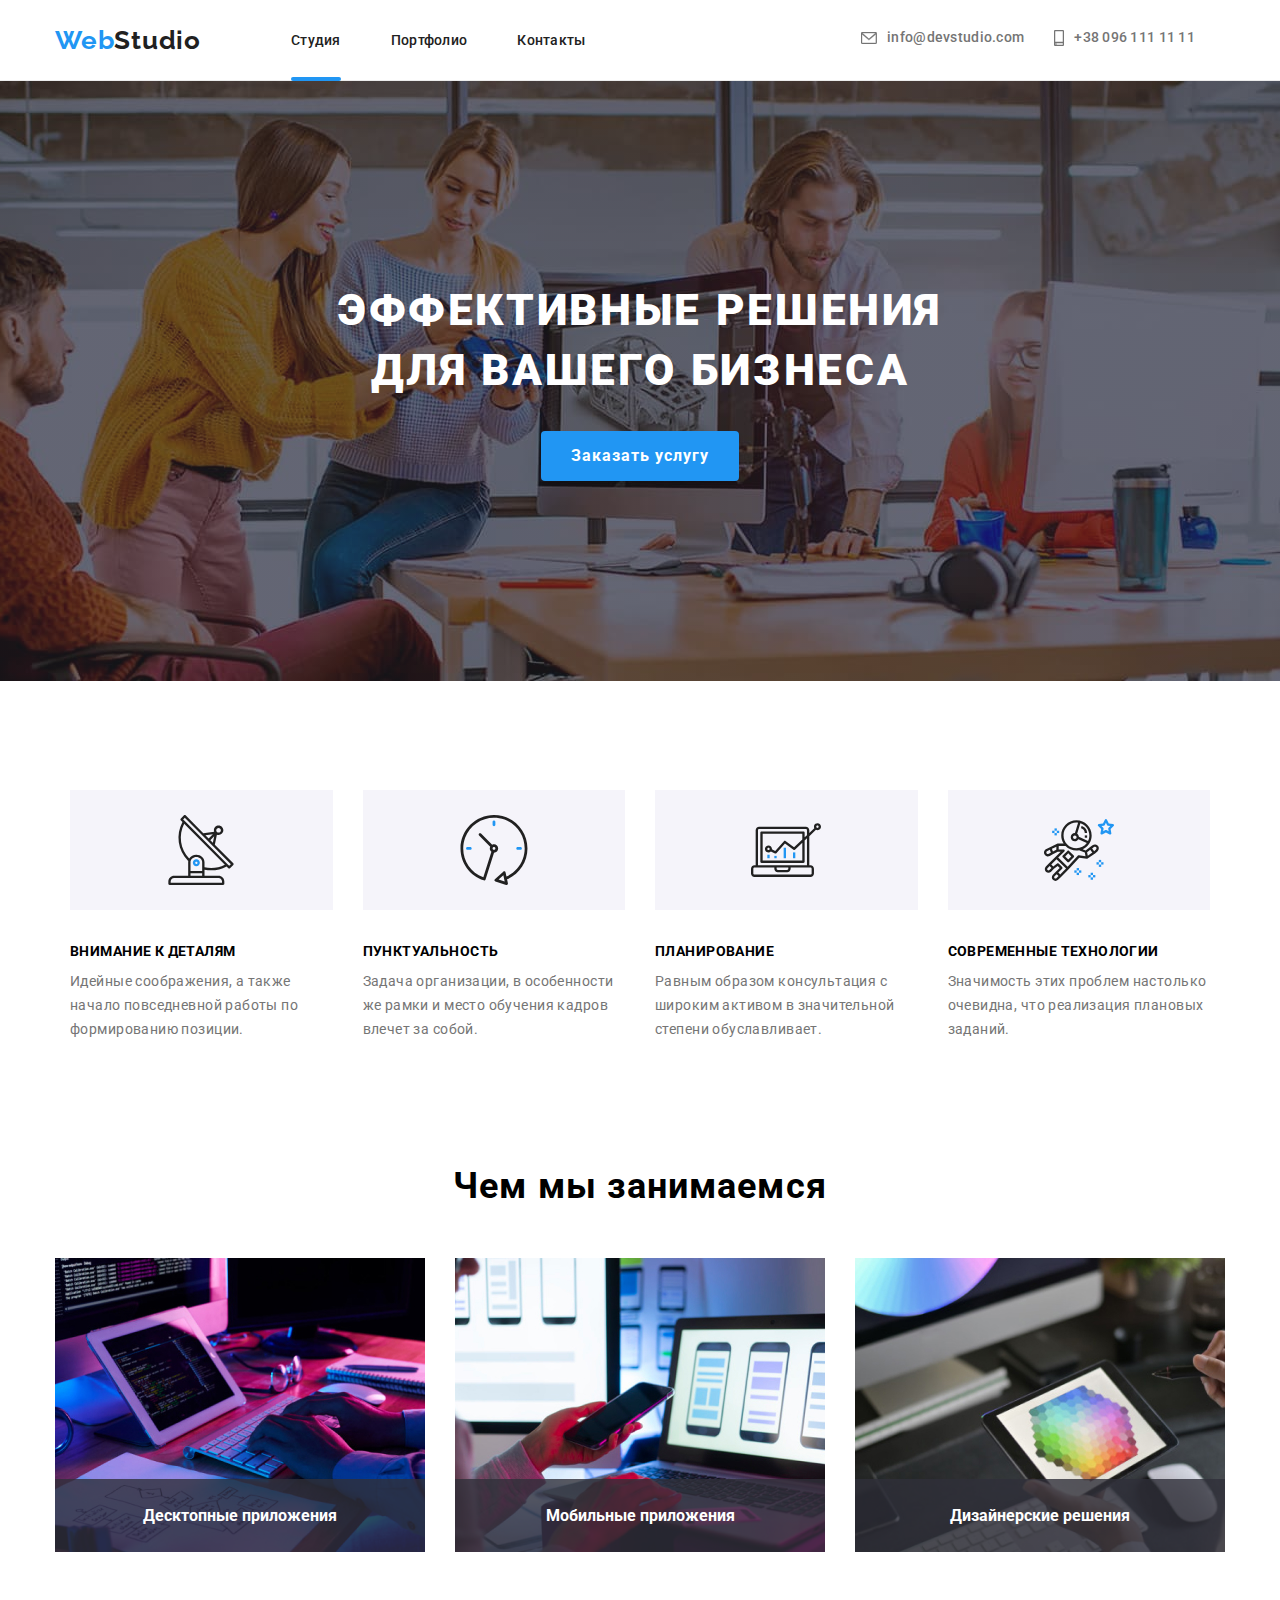
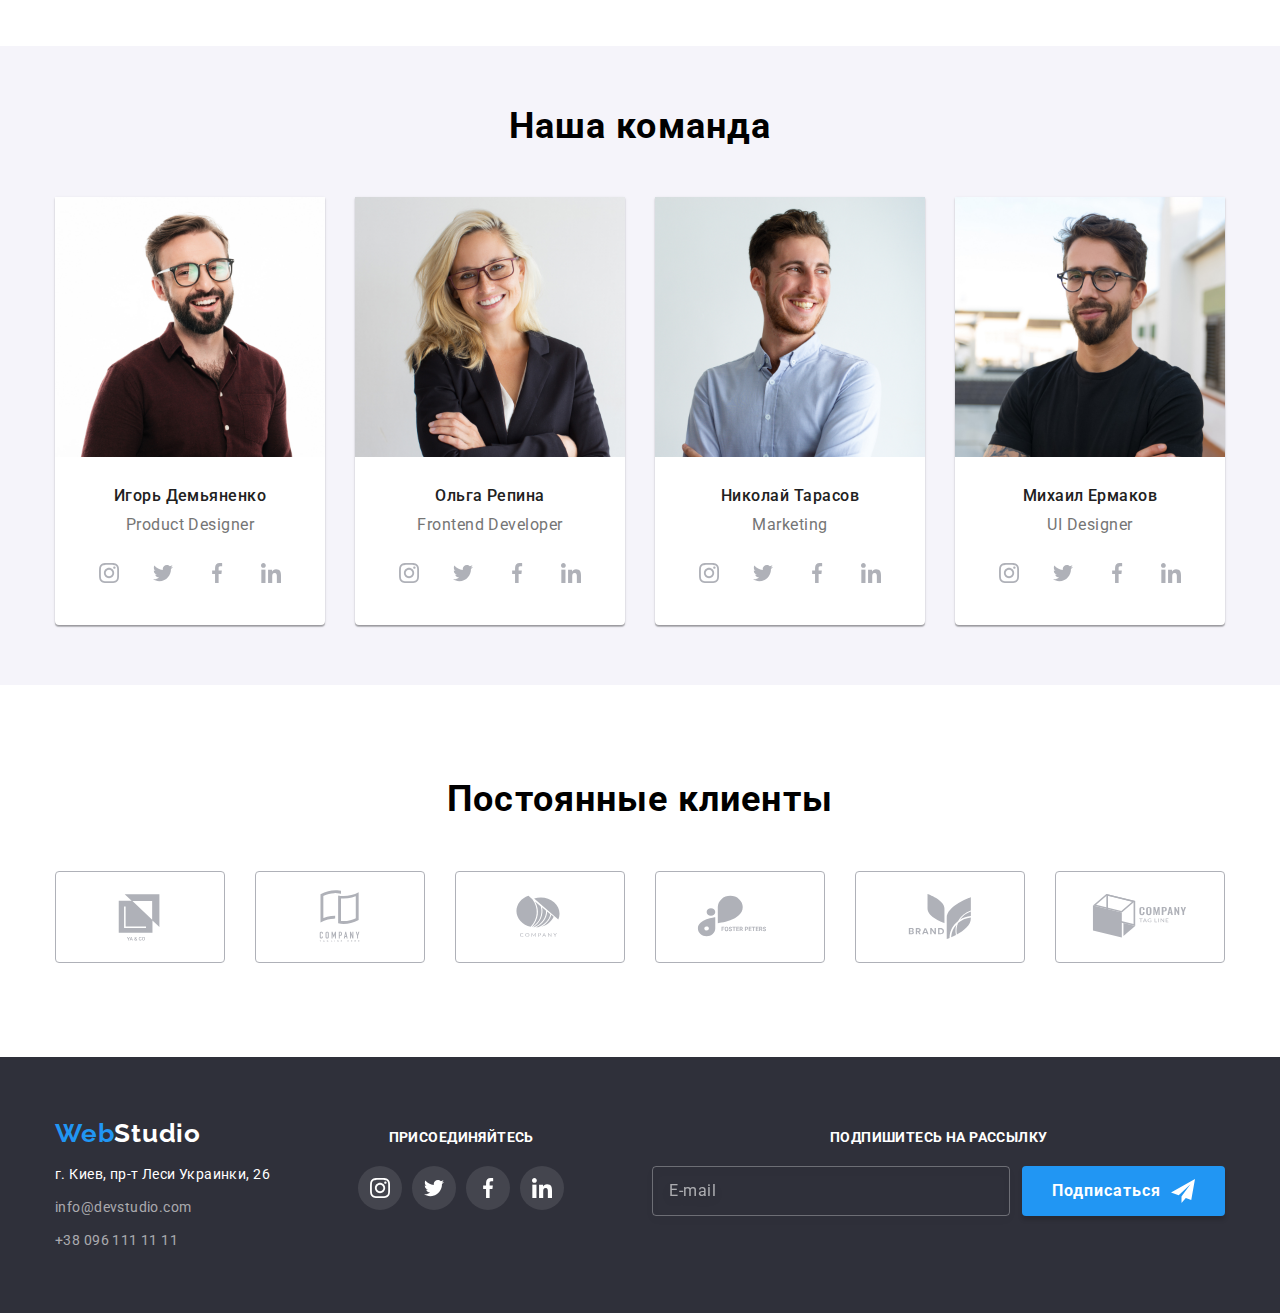
==== commit 198b00a4: "cтудитя готова" ====
--- a/index.html
+++ b/index.html
@@ -34,7 +34,7 @@
             </li>
             
             <li class="menu__item">
-              <a class="menu__link link" href="./portfolio/portfolio.html">Портфолио</a>
+              <a class="menu__link link" href="./portfolio.html">Портфолио</a>
             </li>
             <li class="menu__item">
               <a class="menu__link link" href="#">Контакты</a>
@@ -43,8 +43,8 @@
         </nav>
         <div class="cont-block">
             <ul class="con-list list-no">
-              <li class="con-list__item">
-                <a class="con-list__link" href="mailto:info@devstudio.com">
+              <li class="con-list__item con-list__item--bottom-margin">
+                <a class="con-list__link " href="mailto:info@devstudio.com">
                   <svg class="con-list__icon" width="16" height="12">
                     <use href="./img/icons/icons.svg#icon-envelope"></use>
                   </svg>
@@ -361,12 +361,12 @@
             Украинки, 26</a>
         <ul class="con-list con-list--no-flex ">
           <li class="con-list__item con-list__item--margin  con-list__item--look">
-            <a class="link con-list__link" href="mailto:info@devstudio.com">
+            <a class="link con-list__link-footer" href="mailto:info@devstudio.com">
               info@devstudio.com
             </a>
           </li>
           <li class="con-list__item con-list__item--margin  con-list__item--look">
-            <a class="link con-list__link" href="tel:+380961111111">
+            <a class="link con-list__link-footer" href="tel:+380961111111">
               
               +38 096 111 11 11
             </a>
--- a/css/main.min.css
+++ b/css/main.min.css
@@ -1,2 +1,2 @@
-*,::before,::after{margin:0;padding:0}img{display:block;max-width:100%;height:auto}h1,h2,h3,h4,h5,h6,p{margin-top:0}html{-webkit-box-sizing:border-box;box-sizing:border-box}*,*::after,*::before{-webkit-box-sizing:inherit;box-sizing:inherit}ul{list-style:none}a{text-decoration:none}body{-webkit-box-sizing:border-box;box-sizing:border-box;font-family:"Roboto",sans-serif;background:#ffffff}button{cursor:pointer}.container{margin-left:auto;margin-right:auto;padding:0px 15px}@media screen and (min-width: 480px){.container{width:480px}}@media screen and (min-width: 768px){.container{width:768px}}@media screen and (min-width: 1200px){.container{width:1200px}}.title-section{font-family:"Roboto",sans-serif;font-weight:700;font-size:28px;line-height:1.17;text-align:center;letter-spacing:0.03em;margin-bottom:30px}@media screen and (min-width: 1200px){.title-section{font-size:36px;line-height:1.16;margin-bottom:50px}}.hero-section__order-but,.footer-form__order-but,.order-but,.but-list__but{background:#2196f3;font-family:"Roboto",sans-serif;font-weight:700;font-size:16px;line-height:1.87;border:none;letter-spacing:0.06em;color:#ffffff;-webkit-box-shadow:0px 4px 4px rgba(0,0,0,0.15);box-shadow:0px 4px 4px rgba(0,0,0,0.15);border-radius:4px;-webkit-transition:-webkit-transform 600ms cubic-bezier(0.4, 0, 0.2, 1);transition:-webkit-transform 600ms cubic-bezier(0.4, 0, 0.2, 1);transition:transform 600ms cubic-bezier(0.4, 0, 0.2, 1);transition:transform 600ms cubic-bezier(0.4, 0, 0.2, 1), -webkit-transform 600ms cubic-bezier(0.4, 0, 0.2, 1);overflow:hidden;padding:10px 30px 10px 30px}.hero-section__order-but:active,.footer-form__order-but:active,.order-but:active,.but-list__but:active{-webkit-transform:scale(0.9);transform:scale(0.9)}.navig-logo,.info-footer__logo{font-family:"Raleway", sans-serif;font-weight:700;font-size:24px;line-height:1.3;letter-spacing:0.03em;height:31px;color:#212121}@media screen and (min-width: 1200px){.navig-logo,.info-footer__logo{font-size:26px}}.navig{display:-webkit-box;display:-ms-flexbox;display:flex;-ms-flex-wrap:wrap;flex-wrap:wrap}.header{position:-webkit-sticky;position:sticky;padding:24px 0px 25px 0px;border-bottom:1px solid #ececec}.header .container{display:-webkit-box;display:-ms-flexbox;display:flex;-webkit-box-pack:justify;-ms-flex-pack:justify;justify-content:space-between;-webkit-box-align:center;-ms-flex-align:center;align-items:center}.navig-logo{margin-right:90px}.navig-logo .logo-span{color:#2196f3}.menu-container{position:absolute;top:0;left:0;width:100%;height:93vh;display:none;background:#FFFFFF;padding:48px 40px}.menu-container.is-open{display:-webkit-box;display:-ms-flexbox;display:flex;-webkit-box-orient:vertical;-webkit-box-direction:normal;-ms-flex-direction:column;flex-direction:column;-webkit-box-pack:justify;-ms-flex-pack:justify;justify-content:space-between}@media screen and (min-width: 768px){.menu-container{display:-webkit-box;display:-ms-flexbox;display:flex}}@media screen and (min: width 767px){.menu{-webkit-box-align:center;-ms-flex-align:center;align-items:center;display:-webkit-box;display:-ms-flexbox;display:flex}}.menu__item{position:relative;margin-right:50px}.menu__item:not(:last-child){margin-bottom:35px}@media screen and (min-width: 768px){.menu__item:not(:last-child){margin-bottom:0px;margin-right:50px}}.menu__link{font-weight:500;font-size:40px;line-height:1.17;text-align:center;letter-spacing:0.02em;color:#212121;-webkit-transition:color 250ms cubic-bezier(0.4, 0, 0.2, 1);transition:color 250ms cubic-bezier(0.4, 0, 0.2, 1)}@media screen and (min-width: 767px){.menu__link{font-size:14px;font-weight:500;line-height:1.14;color:#212121;letter-spacing:0.02em}}.menu__link:hover,.menu__link:focus{color:#2196f3}@media screen and (min-width: 768px){.menu__link::after{position:absolute;top:100%;left:0%;width:100%;content:"";background:#2196f3;border-radius:2px;height:4px;margin-top:28.3px;-webkit-transform:scaleX(0);transform:scaleX(0);-webkit-transition:-webkit-transform 250ms cubic-bezier(0.4, 0, 0.2, 1);transition:-webkit-transform 250ms cubic-bezier(0.4, 0, 0.2, 1);transition:transform 250ms cubic-bezier(0.4, 0, 0.2, 1);transition:transform 250ms cubic-bezier(0.4, 0, 0.2, 1), -webkit-transform 250ms cubic-bezier(0.4, 0, 0.2, 1)}}.menu__link:hover::after,.menu__link:focus::after{-webkit-transform:scaleX(1);transform:scaleX(1)}@media screen and (min-width: 768px){.line-bottom-link::after{position:absolute;top:100%;left:0%;width:100%;content:"";background:#2196f3;border-radius:2px;height:4px;margin-top:28.3px;-webkit-transform:scaleX(1);transform:scaleX(1)}}.cont-block{display:block}.con-list{margin-bottom:64px;display:-webkit-box;display:-ms-flexbox;display:flex;-webkit-box-orient:vertical;-webkit-box-direction:reverse;-ms-flex-direction:column-reverse;flex-direction:column-reverse}@media screen and (min-width: 768px){.con-list{margin-bottom:0px;display:-webkit-box;display:-ms-flexbox;display:flex;margin-left:auto;-ms-flex-wrap:wrap;flex-wrap:wrap}}.con-list__item--right-magrin{margin-right:0px}@media screen and (max-width: 1200px){.con-list__item{margin-right:50px}}.con-list__link{font-weight:500;font-size:34px;line-height:1.17;color:#757575;display:-webkit-box;display:-ms-flexbox;display:flex;-webkit-box-align:center;-ms-flex-align:center;align-items:center;-webkit-transition:color 250ms cubic-bezier(0.4, 0, 0.2, 1),fill 250ms cubic-bezier(0.4, 0, 0.2, 1);transition:color 250ms cubic-bezier(0.4, 0, 0.2, 1),fill 250ms cubic-bezier(0.4, 0, 0.2, 1)}.con-list__item:first-child .con-list__link{font-size:24px;line-height:2;color:#757575}@media screen and (min-width: 768px){.con-list__link{font-weight:500;font-size:14px;line-height:1.14;letter-spacing:0.02em;color:#757575}}.con-list__link:hover,.con-list__link:focus{color:#2196f3}.con-list__icon{stroke:currentColor;margin-right:10px}@media screen and (max-width: 767px){.con-list__icon{display:none}}.sn-list{display:-webkit-box;display:-ms-flexbox;display:flex}@media screen and (min-width: 768px){.sn-list{display:none}}.sn-list__item{display:inline-block}.sn-list__item:not(:last-child){margin-right:10px}.sn-list__link{font-family:"Roboto",sans-serif;font-weight:500;font-size:18px;line-height:1.22;letter-spacing:0.02em;color:#2196f3;border-right:1px solid rgba(33,33,33,0.2);padding-right:10px}.burger-but{z-index:10;display:inline;border:none;background:none}@media screen and (min-width: 768px){.burger-but{display:none}}.burger-but__svg{width:40px;height:40px}.burger-but__icon-menu{display:block}.burger-but.is-open .burger-but__icon-menu{display:none}.burger-but__icon-cross{display:none}.burger-but.is-open .burger-but__icon-cross{display:block}.hero-section__order-but,.footer-form__order-but,.order-but,.but-list__but{background:#2196f3;font-family:"Roboto",sans-serif;font-weight:700;font-size:16px;line-height:1.87;border:none;letter-spacing:0.06em;color:#ffffff;-webkit-box-shadow:0px 4px 4px rgba(0,0,0,0.15);box-shadow:0px 4px 4px rgba(0,0,0,0.15);border-radius:4px;-webkit-transition:-webkit-transform 600ms cubic-bezier(0.4, 0, 0.2, 1);transition:-webkit-transform 600ms cubic-bezier(0.4, 0, 0.2, 1);transition:transform 600ms cubic-bezier(0.4, 0, 0.2, 1);transition:transform 600ms cubic-bezier(0.4, 0, 0.2, 1), -webkit-transform 600ms cubic-bezier(0.4, 0, 0.2, 1);overflow:hidden;padding:10px 30px 10px 30px}.hero-section__order-but:active,.footer-form__order-but:active,.order-but:active,.but-list__but:active{-webkit-transform:scale(0.9);transform:scale(0.9)}.navig-logo,.info-footer__logo{font-family:"Raleway", sans-serif;font-weight:700;font-size:24px;line-height:1.3;letter-spacing:0.03em;height:31px;color:#212121}@media screen and (min-width: 1200px){.navig-logo,.info-footer__logo{font-size:26px}}.hero-section{display:-webkit-box;display:-ms-flexbox;display:flex;-webkit-box-align:center;-ms-flex-align:center;align-items:center;padding-top:200px;padding-bottom:200px}.hero-section--fon{max-width:1600px;height:400px;background-image:-webkit-gradient(linear, left bottom, left top, from(rgba(47,48,58,0.4)), to(rgba(47,48,58,0.4))),url(../img/bg.jpg);background-image:linear-gradient(to top, rgba(47,48,58,0.4), rgba(47,48,58,0.4)),url(../img/bg.jpg);background-size:cover;background-position:center;background-repeat:no-repeat;margin:0 auto}@media screen and (min-width: 1200px){.hero-section--fon{height:600px}}.hero-section__main-title{color:#fff;font-family:"Roboto",sans-serif;font-weight:900;font-size:26px;line-height:1.61;text-align:center;letter-spacing:0.06em;text-transform:uppercase;margin:0 auto 30px auto;width:360px}@media screen and (min-width: 1200px){.hero-section__main-title{width:696px;font-size:44px;line-height:1.36}}.hero-section__order-but{display:block;margin-left:auto;margin-right:auto}.center{text-align:center}.about-section{padding-top:60px;padding-bottom:60px}@media screen and (min-width: 1200px){.about-section{padding-top:94px;padding-bottom:94px}}.about-list{display:-webkit-box;display:-ms-flexbox;display:flex;-ms-flex-wrap:wrap;flex-wrap:wrap}.about-list__item{width:100%}.about-list__item:not(:last-child){margin-bottom:30px}.about-list__item::before{content:"";display:inline-block;width:100%;height:120px;background-color:#f5f4fa;margin-bottom:30px}.icon-det::before{background-image:url(../img/icons/antenna.svg);background-size:70px 70px;background-repeat:no-repeat;background-position:center}.icon-time::before{background-image:url(../img/icons/clock.svg);background-size:70px 70px;background-repeat:no-repeat;background-position:center}.icon-plan::before{background-image:url(../img/icons/diagram.svg);background-size:70px 70px;background-repeat:no-repeat;background-position:center}.icon-tech::before{background-image:url(../img/icons/astronaut.svg);background-size:70px 70px;background-repeat:no-repeat;background-position:center}.about-list__mini-title{font-family:"Roboto",sans-serif;font-weight:700;font-size:14px;line-height:1.14;letter-spacing:0.03em;text-transform:uppercase;margin-bottom:10px}@media screen and (max-width: 767px){.about-list__mini-title{text-align:center}}.about-list__description{color:#757575;font-size:14px;line-height:1.71;letter-spacing:0.03em}.list-img-section{padding-bottom:94px}@media screen and (max-width: 767px){.list-img-section{display:none}}.list-img{display:-webkit-box;display:-ms-flexbox;display:flex;-webkit-box-pack:justify;-ms-flex-pack:justify;justify-content:space-between}.list-img__card-img{position:relative}.list-img__desc{position:absolute;bottom:0;left:50%;-webkit-transform:translateX(-50%);transform:translateX(-50%);color:#fff;padding:27px 0px 27px 0px;width:100%;text-align:center;background-color:rgba(47,48,58,0.8);margin:0}.team-section{padding-top:60px;padding-bottom:60px;background:#f5f4fa}.list-team__item{background-color:white;-webkit-box-shadow:0px 1px 3px rgba(0,0,0,0.12),0px 1px 1px rgba(0,0,0,0.14),0px 2px 1px rgba(0,0,0,0.2);box-shadow:0px 1px 3px rgba(0,0,0,0.12),0px 1px 1px rgba(0,0,0,0.14),0px 2px 1px rgba(0,0,0,0.2);border-radius:0px 0px 4px 4px;padding-bottom:30px}.list-team__item:not(:last-child){margin-bottom:30px}@media screen and (min-width: 480px){.list-team__item{width:100%}}.list-team__img{width:450px;margin-right:auto;margin-left:auto}.list-team__title-name{font-family:"Roboto",sans-serif;color:#212121;font-weight:500;font-size:16px;line-height:1.18;text-align:center;letter-spacing:0.03em;margin-top:30px;margin-bottom:10px}.list-team__job{font-family:inherit;color:#757575;font-size:16px;line-height:1.18;letter-spacing:0.03em;text-align:center;margin-bottom:16px}.massage-list{-webkit-box-pack:center;-ms-flex-pack:center;justify-content:center;display:-webkit-box;display:-ms-flexbox;display:flex}.massage-list__items:not(:last-child){margin-right:10px}.massage-list__link{display:-webkit-box;display:-ms-flexbox;display:flex;width:44px;height:44px;border-radius:50%;-webkit-box-align:center;-ms-flex-align:center;align-items:center;-webkit-box-pack:center;-ms-flex-pack:center;justify-content:center;-webkit-transition:background-color 250ms cubic-bezier(0.4, 0, 0.2, 1);transition:background-color 250ms cubic-bezier(0.4, 0, 0.2, 1)}.massage-list__link:hover,.massage-list__link:focus{background-color:#2196f3}.massage-list__icon{width:20px;height:20px;fill:#afb1b8;-webkit-transition:fill 250ms cubic-bezier(0.4, 0, 0.2, 1);transition:fill 250ms cubic-bezier(0.4, 0, 0.2, 1)}.massage-list__link:hover .massage-list__icon,.massage-list__link:focus .massage-list__icon{fill:white}.clients-section{padding-top:60px;padding-bottom:60px}@media screen and (min-width: 1200px){.clients-section{padding-top:94px;padding-bottom:94px}}.clients-list{display:-webkit-box;display:-ms-flexbox;display:flex;-ms-flex-wrap:wrap;flex-wrap:wrap;margin:-15px}@media screen and (max-width: 479px){.clients-list{display:block}}.clients-list__item{margin:15px}.clients-list__link{fill:#afb1b8;display:-webkit-box;display:-ms-flexbox;display:flex;-webkit-box-pack:center;-ms-flex-pack:center;justify-content:center;-webkit-box-align:center;-ms-flex-align:center;align-items:center;border:1px solid #afb1b8;border-radius:4px;-webkit-transition:fill 250ms cubic-bezier(0.4, 0, 0.2, 1),border-color 250ms cubic-bezier(0.4, 0, 0.2, 1) 250ms;transition:fill 250ms cubic-bezier(0.4, 0, 0.2, 1),border-color 250ms cubic-bezier(0.4, 0, 0.2, 1) 250ms;width:210px;height:92px}.clients-list__link:hover,.clients-list__link:focus{fill:#2196f3;border-color:#2196f3}@media screen and (max-width: 479px){.clients-list__link{width:100%}}.clients-list__logo{width:106px;height:60px}.footer{background:#2f303a;padding-top:60px;padding-bottom:60px}.content-foot{display:-webkit-box;display:-ms-flexbox;display:flex;-webkit-box-orient:vertical;-webkit-box-direction:normal;-ms-flex-direction:column;flex-direction:column}.info-footer{display:-webkit-box;display:-ms-flexbox;display:flex;-webkit-box-orient:vertical;-webkit-box-direction:normal;-ms-flex-direction:column;flex-direction:column}@media screen and (max-width: 767px){.info-footer{margin-bottom:60px}}@media screen and (max-width: 767px){.info-footer__logo{margin-left:auto;margin-right:auto}}.info-footer__logo .logo-span{color:#2196f3}.info-footer__logo .white-span{color:white}.address{font-style:normal;margin-top:20px;text-align:center}@media screen and (min-width: 1200px){.address{margin-top:15px}}.address__street{color:#fff;font-family:"Roboto",sans-serif;font-size:14px;line-height:1.71;letter-spacing:0.03em}@media screen and (max-width: 767px){.address__street{margin-left:auto;margin-right:auto}}.con-list--no-flex{display:-webkit-box;display:-ms-flexbox;display:flex;-webkit-box-orient:vertical;-webkit-box-direction:normal;-ms-flex-direction:column;flex-direction:column}.con-list__item--margin{margin-top:9px;margin-right:auto;margin-left:auto}.con-list__item--look{display:-webkit-box;display:-ms-flexbox;display:flex;-webkit-box-orient:vertical;-webkit-box-direction:normal;-ms-flex-direction:column;flex-direction:column}.sn-footer{-webkit-box-align:center;-ms-flex-align:center;align-items:center;display:-webkit-box;display:-ms-flexbox;display:flex;-webkit-box-orient:vertical;-webkit-box-direction:normal;-ms-flex-direction:column;flex-direction:column}@media screen and (max-width: 767px){.sn-footer{margin-bottom:60px}}.sn-footer__title{font-family:"Roboto",sans-serif;font-weight:700;font-size:14px;line-height:1.14;letter-spacing:0.03em;text-transform:uppercase;color:#fff;margin-bottom:20px}.massage-list__link--bg{background:rgba(255,255,255,0.1)}.massage-list__icon--fill{fill:#fff}.form-block{display:-webkit-box;display:-ms-flexbox;display:flex;-webkit-box-orient:vertical;-webkit-box-direction:normal;-ms-flex-direction:column;flex-direction:column;-webkit-box-align:center;-ms-flex-align:center;align-items:center}.footer-form{display:-webkit-box;display:-ms-flexbox;display:flex;-webkit-box-orient:vertical;-webkit-box-direction:normal;-ms-flex-direction:column;flex-direction:column;-webkit-box-align:center;-ms-flex-align:center;align-items:center}.footer-form__input{outline:none;border:1px solid rgba(255,255,255,0.3);-webkit-box-sizing:border-box;box-sizing:border-box;-webkit-filter:drop-shadow(0px 4px 4px rgba(0,0,0,0.15));filter:drop-shadow(0px 4px 4px rgba(0,0,0,0.15));border-radius:4px;width:358px;height:50px;background:none;margin-right:12px;padding:15px 16px 15px 16px;font-family:"Roboto",sans-serif;font-weight:400;font-size:16px;line-height:1.25;letter-spacing:0.03em;color:rgba(255,255,255,0.89);display:block}.footer-form__input::-webkit-input-placeholder{font-family:"Roboto",sans-serif;font-weight:400;font-size:16px;line-height:1.25;letter-spacing:0.03em;color:rgba(255,255,255,0.6)}.footer-form__input:-ms-input-placeholder{font-family:"Roboto",sans-serif;font-weight:400;font-size:16px;line-height:1.25;letter-spacing:0.03em;color:rgba(255,255,255,0.6)}.footer-form__input::-ms-input-placeholder{font-family:"Roboto",sans-serif;font-weight:400;font-size:16px;line-height:1.25;letter-spacing:0.03em;color:rgba(255,255,255,0.6)}.footer-form__input::placeholder{font-family:"Roboto",sans-serif;font-weight:400;font-size:16px;line-height:1.25;letter-spacing:0.03em;color:rgba(255,255,255,0.6)}@media screen and (max-width: 767px){.footer-form__input{margin-bottom:20px}}.footer-form__order-but{display:-webkit-box;display:-ms-flexbox;display:flex;-webkit-box-align:center;-ms-flex-align:center;align-items:center}.footer-form__icon{display:block;width:24px;height:24px;-webkit-transition:-webkit-transform 350ms cubic-bezier(0.4, 0, 0.2, 1);transition:-webkit-transform 350ms cubic-bezier(0.4, 0, 0.2, 1);transition:transform 350ms cubic-bezier(0.4, 0, 0.2, 1);transition:transform 350ms cubic-bezier(0.4, 0, 0.2, 1), -webkit-transform 350ms cubic-bezier(0.4, 0, 0.2, 1);margin-left:10px;fill:white}.footer-form__order-but:active .footer-form__icon{-webkit-transform:translate(200%, -200%);transform:translate(200%, -200%)}.back-drop-appl{padding:94px 15px 94px 15px;position:fixed;top:0;left:0;width:100%;height:100%;background:rgba(0,0,0,0.2);-webkit-transition:opacity 450ms cubic-bezier(0.4, 0, 0.2, 1);transition:opacity 450ms cubic-bezier(0.4, 0, 0.2, 1);overflow-y:scroll}.back-drop-appl.is-hidden .modal-appl{-webkit-transform:translate(-50%, -50%) scale(0.9);transform:translate(-50%, -50%) scale(0.9)}.modal-appl{position:relative;background-color:#fff;-webkit-transition:-webkit-transform 450ms cubic-bezier(0.4, 0, 0.2, 1);transition:-webkit-transform 450ms cubic-bezier(0.4, 0, 0.2, 1);transition:transform 450ms cubic-bezier(0.4, 0, 0.2, 1);transition:transform 450ms cubic-bezier(0.4, 0, 0.2, 1), -webkit-transform 450ms cubic-bezier(0.4, 0, 0.2, 1)}@media screen and (min-width: 768px){.modal-appl{position:absolute;top:50%;left:50%;-webkit-transform:translate(-50%, -50%) scale(1);transform:translate(-50%, -50%) scale(1);max-width:450px}}@media screen and (min-width: 1200px){.modal-appl{max-width:528px}}.modal-apll__close{position:absolute;top:10px;right:8px;height:30px;width:30px;display:-webkit-box;display:-ms-flexbox;display:flex;-webkit-box-pack:center;-ms-flex-pack:center;justify-content:center;-webkit-box-align:center;-ms-flex-align:center;align-items:center;border-radius:50%;background:#ffffff;border:1px solid rgba(0,0,0,0.1);-webkit-box-sizing:border-box;box-sizing:border-box}.close-icon{width:18px;height:18px;fill:black}.close-icon:hover,.close-icon:focus{fill:#2196f3}.is-hidden{opacity:0;pointer-events:none}.form-modal{padding:40px;width:100%}.form-modal__title{font-weight:700;font-size:20px;line-height:1.15;text-align:center;letter-spacing:0.03em;margin-bottom:12px}.form-field{display:-webkit-box;display:-ms-flexbox;display:flex;-webkit-box-orient:vertical;-webkit-box-direction:normal;-ms-flex-direction:column;flex-direction:column}.form-input__label{display:block;margin-bottom:4px;font-weight:400;font-size:12px;line-height:1.16;color:#757575}.form-input{display:block}.form-input__block{position:relative;margin-bottom:10px}.form-input__input{padding:10px 0px 10px 42px;border:1px solid rgba(33,33,33,0.2);border-radius:4px;width:100%;font-family:"Roboto",sans-serif;font-weight:400;font-size:14px;-webkit-transition:border 250ms cubic-bezier(0.4, 0, 0.2, 1);transition:border 250ms cubic-bezier(0.4, 0, 0.2, 1)}.form-input__block:focus-within>.form-input__input{outline:none;border:1px solid #2196f3}.form-field__coment{resize:none;border:1px solid rgba(33,33,33,0.2);border-radius:4px;height:120px;padding:12px 16px 12px 16px;font-family:"Roboto",sans-serif;font-weight:400;font-size:14px;line-height:1.14;letter-spacing:0.01em;-webkit-transition:border 200ms cubic-bezier(0.4, 0, 0.2, 1);transition:border 200ms cubic-bezier(0.4, 0, 0.2, 1)}.form-field__coment::-webkit-input-placeholder{font-family:"Roboto",sans-serif;font-weight:400;font-size:14px;line-height:1.14;letter-spacing:0.01em;color:rgba(117,117,117,0.5)}.form-field__coment:-ms-input-placeholder{font-family:"Roboto",sans-serif;font-weight:400;font-size:14px;line-height:1.14;letter-spacing:0.01em;color:rgba(117,117,117,0.5)}.form-field__coment::-ms-input-placeholder{font-family:"Roboto",sans-serif;font-weight:400;font-size:14px;line-height:1.14;letter-spacing:0.01em;color:rgba(117,117,117,0.5)}.form-field__coment::placeholder{font-family:"Roboto",sans-serif;font-weight:400;font-size:14px;line-height:1.14;letter-spacing:0.01em;color:rgba(117,117,117,0.5)}.form-field__coment:focus{outline:none;border:1px solid #2196f3}.form-input__icon{position:absolute;top:50%;left:12px;-webkit-transform:translateY(-50%);transform:translateY(-50%);fill:#212121;width:18px;height:18px;-webkit-transition:fill 250ms cubic-bezier(0.4, 0, 0.2, 1);transition:fill 250ms cubic-bezier(0.4, 0, 0.2, 1)}.form-input__block:focus-within>.form-input__icon{fill:#2196f3}.check{display:-webkit-box;display:-ms-flexbox;display:flex;-webkit-box-align:center;-ms-flex-align:center;align-items:center;-webkit-box-pack:center;-ms-flex-pack:center;justify-content:center;margin-top:25px;padding-left:8px;margin-bottom:30px}.modal-checkbox{-webkit-appearance:none;-moz-appearance:none;appearance:none}.icon-check{display:inline-block;width:16px;height:15px;border:2px solid #212121;border-radius:2px;margin-right:8px}.modal-checkbox:checked+.icon-check{border:none;background:url(../img/icons/icon-check.svg),#2196f3;background-size:contain;background-origin:border-box;border-radius:3px}.span-dogovor{font-family:"Roboto",sans-serif;font-weight:400;font-size:12px;line-height:14px;letter-spacing:0.03em;color:#757575}@media screen and (min-width: 1200px){.span-dogovor{font-size:14px;line-height:1.71;letter-spacing:0.03em}}.cond{color:#2196f3;border-bottom:1.5px solid #2196f3}.order-but{display:block;margin-left:auto;margin-right:auto;-webkit-transition:-webkit-transform 300ms cubic-bezier(0.4, 0, 0.2, 1);transition:-webkit-transform 300ms cubic-bezier(0.4, 0, 0.2, 1);transition:transform 300ms cubic-bezier(0.4, 0, 0.2, 1);transition:transform 300ms cubic-bezier(0.4, 0, 0.2, 1), -webkit-transform 300ms cubic-bezier(0.4, 0, 0.2, 1)}.hero-section__order-but,.footer-form__order-but,.order-but,.but-list__but{background:#2196f3;font-family:"Roboto",sans-serif;font-weight:700;font-size:16px;line-height:1.87;border:none;letter-spacing:0.06em;color:#ffffff;-webkit-box-shadow:0px 4px 4px rgba(0,0,0,0.15);box-shadow:0px 4px 4px rgba(0,0,0,0.15);border-radius:4px;-webkit-transition:-webkit-transform 600ms cubic-bezier(0.4, 0, 0.2, 1);transition:-webkit-transform 600ms cubic-bezier(0.4, 0, 0.2, 1);transition:transform 600ms cubic-bezier(0.4, 0, 0.2, 1);transition:transform 600ms cubic-bezier(0.4, 0, 0.2, 1), -webkit-transform 600ms cubic-bezier(0.4, 0, 0.2, 1);overflow:hidden;padding:10px 30px 10px 30px}.hero-section__order-but:active,.footer-form__order-but:active,.order-but:active,.but-list__but:active{-webkit-transform:scale(0.9);transform:scale(0.9)}.navig-logo,.info-footer__logo{font-family:"Raleway", sans-serif;font-weight:700;font-size:24px;line-height:1.3;letter-spacing:0.03em;height:31px;color:#212121}@media screen and (min-width: 1200px){.navig-logo,.info-footer__logo{font-size:26px}}.catalog{padding:94px 0px 94px 0px}.but-list{display:-webkit-box;display:-ms-flexbox;display:flex;margin:0px auto 50px auto;-webkit-box-pack:center;-ms-flex-pack:center;justify-content:center}.but-list__but{margin-right:8px;border-radius:4px;padding:6px 22px 6px 22px;border:none;-webkit-transition:background 550ms cubic-bezier(0.4, 0, 0.2, 1),color 250ms cubic-bezier(0.4, 0, 0.2, 1);transition:background 550ms cubic-bezier(0.4, 0, 0.2, 1),color 250ms cubic-bezier(0.4, 0, 0.2, 1);background:#F5F4FA;color:#212121;-webkit-box-shadow:none;box-shadow:none}.but-list__but:hover,.but-list__but:focus{color:#fff;background-color:#2196f3;-webkit-box-shadow:0px 4px 4px rgba(0,0,0,0.15);box-shadow:0px 4px 4px rgba(0,0,0,0.15)}.project-list{display:-webkit-box;display:-ms-flexbox;display:flex;-ms-flex-wrap:wrap;flex-wrap:wrap;margin:-15px}.project-list__item{border:1px solid #eeeeee;margin:15px;-ms-flex-preferred-size:calc((100% - 90px) / 3);flex-basis:calc((100% - 90px) / 3);-webkit-transition:-webkit-box-shadow 1150ms cubic-bezier(0.4, 0, 0.2, 1);transition:-webkit-box-shadow 1150ms cubic-bezier(0.4, 0, 0.2, 1);transition:box-shadow 1150ms cubic-bezier(0.4, 0, 0.2, 1);transition:box-shadow 1150ms cubic-bezier(0.4, 0, 0.2, 1), -webkit-box-shadow 1150ms cubic-bezier(0.4, 0, 0.2, 1)}.project-list__item:hover,.project-list__item:focus{-webkit-box-sizing:border-box;box-sizing:border-box;-webkit-box-shadow:0px 1px 1px rgba(0,0,0,0.12),0px 4px 4px rgba(0,0,0,0.06),1px 4px 6px rgba(0,0,0,0.16);box-shadow:0px 1px 1px rgba(0,0,0,0.12),0px 4px 4px rgba(0,0,0,0.06),1px 4px 6px rgba(0,0,0,0.16)}.project__name-type-b{padding:20px}.project__name{font-family:"Roboto",sans-serif;color:#212121;font-weight:700;font-size:18px;line-height:2;letter-spacing:0.06em;margin-bottom:4px}.project__type{font-family:inherit;color:#757575;font-size:16px;line-height:1.87;letter-spacing:0.03em}.project__des-block{overflow:hidden;position:relative}.project__des-block::before{position:absolute;top:0;left:0;content:"";width:100%;height:100%;background-color:rgba(33,150,243,0.9);opacity:1;-webkit-transform:translateY(100%);transform:translateY(100%);-webkit-transition:-webkit-transform 250ms cubic-bezier(0.4, 0, 0.2, 1);transition:-webkit-transform 250ms cubic-bezier(0.4, 0, 0.2, 1);transition:transform 250ms cubic-bezier(0.4, 0, 0.2, 1);transition:transform 250ms cubic-bezier(0.4, 0, 0.2, 1), -webkit-transform 250ms cubic-bezier(0.4, 0, 0.2, 1)}.project:hover .project__des-block::before,.project:focus .project__des-block::before{-webkit-transform:translateY(0%);transform:translateY(0%)}.project__dec{position:absolute;top:50%;left:50%;-webkit-transform:translate(-50%, 100%);transform:translate(-50%, 100%);-webkit-transition:-webkit-transform 250ms cubic-bezier(0.4, 0, 0.2, 1);transition:-webkit-transform 250ms cubic-bezier(0.4, 0, 0.2, 1);transition:transform 250ms cubic-bezier(0.4, 0, 0.2, 1);transition:transform 250ms cubic-bezier(0.4, 0, 0.2, 1), -webkit-transform 250ms cubic-bezier(0.4, 0, 0.2, 1);font-weight:400;font-size:18px;line-height:1.56;letter-spacing:0.03em;color:#fff;opacity:1;width:322px}.project:hover .project__des-block .project__dec,.project:focus .project__des-block .project__dec{-webkit-transform:translate(-50%, -50%);transform:translate(-50%, -50%)}
+*,::before,::after{margin:0;padding:0}img{display:block;max-width:100%;height:auto}h1,h2,h3,h4,h5,h6,p{margin-top:0}html{-webkit-box-sizing:border-box;box-sizing:border-box}*,*::after,*::before{-webkit-box-sizing:inherit;box-sizing:inherit}ul{list-style:none}a{text-decoration:none}body{-webkit-box-sizing:border-box;box-sizing:border-box;font-family:"Roboto",sans-serif;background:#ffffff}button{cursor:pointer}.container{margin-left:auto;margin-right:auto;padding:0px 15px}@media screen and (min-width: 480px){.container{width:480px}}@media screen and (min-width: 768px){.container{width:768px}}@media screen and (min-width: 1200px){.container{width:1200px}}.title-section{font-family:"Roboto",sans-serif;font-weight:700;font-size:28px;line-height:1.17;text-align:center;letter-spacing:0.03em;margin-bottom:30px}@media screen and (min-width: 1200px){.title-section{font-size:36px;line-height:1.16;margin-bottom:50px}}.hero-section__order-but,.footer-form__order-but,.order-but,.but-list__but{background:#2196f3;font-family:"Roboto",sans-serif;font-weight:700;font-size:16px;line-height:1.87;border:none;letter-spacing:0.06em;color:#ffffff;-webkit-box-shadow:0px 4px 4px rgba(0,0,0,0.15);box-shadow:0px 4px 4px rgba(0,0,0,0.15);border-radius:4px;-webkit-transition:-webkit-transform 600ms cubic-bezier(0.4, 0, 0.2, 1);transition:-webkit-transform 600ms cubic-bezier(0.4, 0, 0.2, 1);transition:transform 600ms cubic-bezier(0.4, 0, 0.2, 1);transition:transform 600ms cubic-bezier(0.4, 0, 0.2, 1), -webkit-transform 600ms cubic-bezier(0.4, 0, 0.2, 1);overflow:hidden;padding:10px 30px 10px 30px}.hero-section__order-but:active,.footer-form__order-but:active,.order-but:active,.but-list__but:active{-webkit-transform:scale(0.9);transform:scale(0.9)}.navig-logo,.info-footer__logo{font-family:"Raleway", sans-serif;font-weight:700;font-size:24px;line-height:1.3;letter-spacing:0.03em;height:31px;color:#212121}@media screen and (min-width: 1200px){.navig-logo,.info-footer__logo{font-size:26px}}.navig{display:-webkit-box;display:-ms-flexbox;display:flex;-ms-flex-wrap:wrap;flex-wrap:wrap}.header{position:-webkit-sticky;position:sticky;padding:24px 0px 25px 0px;border-bottom:1px solid #ececec}.header .container{display:-webkit-box;display:-ms-flexbox;display:flex;-webkit-box-pack:justify;-ms-flex-pack:justify;justify-content:space-between;-webkit-box-align:center;-ms-flex-align:center;align-items:center}@media screen and (min-width: 1200px){.header .container{-webkit-box-pack:start;-ms-flex-pack:start;justify-content:flex-start}}.navig-logo{margin-right:90px}.navig-logo .logo-span{color:#2196f3}@media screen and (max-width: 767px){.menu-container{position:absolute;top:0;left:0;width:100%;height:100vh;display:none;background:#FFFFFF;padding:48px 40px}.menu-container.is-open{display:-webkit-box;display:-ms-flexbox;display:flex;-webkit-box-orient:vertical;-webkit-box-direction:normal;-ms-flex-direction:column;flex-direction:column;-webkit-box-pack:justify;-ms-flex-pack:justify;justify-content:space-between}}@media screen and (min-width: 768px){.menu-container{display:-webkit-box;display:-ms-flexbox;display:flex;width:100%}}@media screen and (min-width: 767px){.menu{-webkit-box-align:center;-ms-flex-align:center;align-items:center;display:-webkit-box;display:-ms-flexbox;display:flex}}.menu__item{position:relative;margin-right:50px}.menu__item:not(:last-child){margin-bottom:35px}@media screen and (min-width: 768px){.menu__item:not(:last-child){margin-bottom:0px;margin-right:50px}}.menu__link{font-weight:500;font-size:40px;line-height:1.17;text-align:center;letter-spacing:0.02em;color:#212121;-webkit-transition:color 250ms cubic-bezier(0.4, 0, 0.2, 1);transition:color 250ms cubic-bezier(0.4, 0, 0.2, 1)}@media screen and (min-width: 767px){.menu__link{font-size:14px;font-weight:500;line-height:1.14;color:#212121;letter-spacing:0.02em}}.menu__link:hover,.menu__link:focus{color:#2196f3}@media screen and (min-width: 768px){.menu__link::after{position:absolute;top:100%;left:0%;width:100%;content:"";background:#2196f3;border-radius:2px;height:4px;margin-top:34.3px;-webkit-transform:scaleX(0);transform:scaleX(0);-webkit-transition:-webkit-transform 250ms cubic-bezier(0.4, 0, 0.2, 1);transition:-webkit-transform 250ms cubic-bezier(0.4, 0, 0.2, 1);transition:transform 250ms cubic-bezier(0.4, 0, 0.2, 1);transition:transform 250ms cubic-bezier(0.4, 0, 0.2, 1), -webkit-transform 250ms cubic-bezier(0.4, 0, 0.2, 1)}}@media screen and (min-width: 1200px){.menu__link::after{margin-top:28.3px}}.menu__link:hover::after,.menu__link:focus::after{-webkit-transform:scaleX(1);transform:scaleX(1)}@media screen and (min-width: 768px){.line-bottom-link::after{position:absolute;top:100%;left:0%;width:100%;content:"";background:#2196f3;border-radius:2px;height:4px;margin-top:34.3px;-webkit-transform:scaleX(1);transform:scaleX(1)}}@media screen and (min-width: 1200px){.line-bottom-link::after{margin-top:28.3px}}.cont-block{display:block}@media screen and (min-width: 1200px){.cont-block{margin-left:auto}}@media screen and (max-width: 767px){.con-list{margin-bottom:64px;display:-webkit-box;display:-ms-flexbox;display:flex;-webkit-box-orient:vertical;-webkit-box-direction:reverse;-ms-flex-direction:column-reverse;flex-direction:column-reverse}}@media screen and (min-width: 768px){.con-list{display:-webkit-box;display:-ms-flexbox;display:flex;-webkit-box-orient:vertical;-webkit-box-direction:normal;-ms-flex-direction:column;flex-direction:column;margin-left:auto}}@media screen and (min-width: 1200px){.con-list{-webkit-box-orient:horizontal;-webkit-box-direction:normal;-ms-flex-direction:row;flex-direction:row}}@media screen and (min-width: 768px) and (max-width: 1199px){.con-list__item--bottom-margin{margin-bottom:10px}}.con-list__item--right-magrin{margin-right:0px}@media screen and (min-width: 1200px){.con-list__item{margin-right:30px}}.con-list__link{font-weight:500;font-size:34px;line-height:1.17;color:#757575;display:-webkit-box;display:-ms-flexbox;display:flex;-webkit-box-align:center;-ms-flex-align:center;align-items:center;-webkit-transition:color 250ms cubic-bezier(0.4, 0, 0.2, 1),fill 250ms cubic-bezier(0.4, 0, 0.2, 1);transition:color 250ms cubic-bezier(0.4, 0, 0.2, 1),fill 250ms cubic-bezier(0.4, 0, 0.2, 1)}@media screen and (max-width: 767px){.con-list__item:first-child .con-list__link{font-size:24px;line-height:2;color:#757575}}@media screen and (min-width: 768px){.con-list__link{font-weight:500;font-size:14px;line-height:1.14;letter-spacing:0.02em;color:#757575}}.con-list__link:hover,.con-list__link:focus{color:#2196f3}.con-list__icon{stroke:currentColor;margin-right:10px}@media screen and (max-width: 767px){.con-list__icon{display:none}}.sn-list{display:-webkit-box;display:-ms-flexbox;display:flex}@media screen and (min-width: 768px){.sn-list{display:none}}.sn-list__item{display:inline-block}.sn-list__item:not(:last-child){margin-right:10px}.sn-list__link{font-family:"Roboto",sans-serif;font-weight:500;font-size:18px;line-height:1.22;letter-spacing:0.02em;color:#2196f3;border-right:1px solid rgba(33,33,33,0.2);padding-right:10px}.burger-but{z-index:10;display:inline;border:none;background:none}@media screen and (min-width: 768px){.burger-but{display:none}}.burger-but__svg{width:40px;height:40px}.burger-but__icon-menu{display:block}.burger-but.is-open .burger-but__icon-menu{display:none}.burger-but__icon-cross{display:none}.burger-but.is-open .burger-but__icon-cross{display:block}.hero-section__order-but,.footer-form__order-but,.order-but,.but-list__but{background:#2196f3;font-family:"Roboto",sans-serif;font-weight:700;font-size:16px;line-height:1.87;border:none;letter-spacing:0.06em;color:#ffffff;-webkit-box-shadow:0px 4px 4px rgba(0,0,0,0.15);box-shadow:0px 4px 4px rgba(0,0,0,0.15);border-radius:4px;-webkit-transition:-webkit-transform 600ms cubic-bezier(0.4, 0, 0.2, 1);transition:-webkit-transform 600ms cubic-bezier(0.4, 0, 0.2, 1);transition:transform 600ms cubic-bezier(0.4, 0, 0.2, 1);transition:transform 600ms cubic-bezier(0.4, 0, 0.2, 1), -webkit-transform 600ms cubic-bezier(0.4, 0, 0.2, 1);overflow:hidden;padding:10px 30px 10px 30px}.hero-section__order-but:active,.footer-form__order-but:active,.order-but:active,.but-list__but:active{-webkit-transform:scale(0.9);transform:scale(0.9)}.navig-logo,.info-footer__logo{font-family:"Raleway", sans-serif;font-weight:700;font-size:24px;line-height:1.3;letter-spacing:0.03em;height:31px;color:#212121}@media screen and (min-width: 1200px){.navig-logo,.info-footer__logo{font-size:26px}}.hero-section{display:-webkit-box;display:-ms-flexbox;display:flex;-webkit-box-align:center;-ms-flex-align:center;align-items:center;padding-top:200px;padding-bottom:200px}.hero-section--fon{max-width:1600px;height:400px;background-image:-webkit-gradient(linear, left bottom, left top, from(rgba(47,48,58,0.4)), to(rgba(47,48,58,0.4))),url(../img/bg.jpg);background-image:linear-gradient(to top, rgba(47,48,58,0.4), rgba(47,48,58,0.4)),url(../img/bg.jpg);background-size:cover;background-position:center;background-repeat:no-repeat;margin:0 auto}@media screen and (min-width: 1200px){.hero-section--fon{height:600px}}.hero-section__main-title{color:#fff;font-family:"Roboto",sans-serif;font-weight:900;font-size:26px;line-height:1.61;text-align:center;letter-spacing:0.06em;text-transform:uppercase;margin:0 auto 30px auto;width:360px}@media screen and (min-width: 1200px){.hero-section__main-title{width:696px;font-size:44px;line-height:1.36}}.hero-section__order-but{display:block;margin-left:auto;margin-right:auto}.center{text-align:center}.about-section{padding-top:60px;padding-bottom:60px}@media screen and (min-width: 1200px){.about-section{padding-top:94px;padding-bottom:94px}}.about-list{display:-webkit-box;display:-ms-flexbox;display:flex;-ms-flex-wrap:wrap;flex-wrap:wrap}@media screen and (min-width: 767px) and (max-width: 1199px){.about-list{margin:-15px}}@media screen and (min-width: 1200px){.about-list{-ms-flex-wrap:nowrap;flex-wrap:nowrap}}@media screen and (max-width: 767px){.about-list__item{width:100%}}@media screen and (min-width: 768px){.about-list__item{margin:15px;width:354px}}@media screen and (min-width: 1200px){.about-list__item{margin:15px;width:270px}}.about-list__item:not(:last-child){margin-bottom:30px}.about-list__item::before{content:"";display:inline-block;width:100%;height:120px;background-color:#f5f4fa;margin-bottom:30px}.icon-det::before{background-image:url(../img/icons/antenna.svg);background-size:70px 70px;background-repeat:no-repeat;background-position:center}.icon-time::before{background-image:url(../img/icons/clock.svg);background-size:70px 70px;background-repeat:no-repeat;background-position:center}.icon-plan::before{background-image:url(../img/icons/diagram.svg);background-size:70px 70px;background-repeat:no-repeat;background-position:center}.icon-tech::before{background-image:url(../img/icons/astronaut.svg);background-size:70px 70px;background-repeat:no-repeat;background-position:center}.about-list__mini-title{font-family:"Roboto",sans-serif;font-weight:700;font-size:14px;line-height:1.14;letter-spacing:0.03em;text-transform:uppercase;margin-bottom:10px}@media screen and (max-width: 767px){.about-list__mini-title{text-align:center}}.about-list__description{color:#757575;font-size:14px;line-height:1.71;letter-spacing:0.03em}.list-img-section{padding-bottom:94px}@media screen and (max-width: 1199px){.list-img-section{display:none}}.list-img{display:-webkit-box;display:-ms-flexbox;display:flex;-webkit-box-pack:justify;-ms-flex-pack:justify;justify-content:space-between}.list-img__card-img{position:relative}.list-img__desc{position:absolute;bottom:0;left:50%;-webkit-transform:translateX(-50%);transform:translateX(-50%);color:#fff;padding:27px 0px 27px 0px;width:100%;text-align:center;background-color:rgba(47,48,58,0.8);margin:0}.team-section{padding-top:60px;padding-bottom:60px;background:#f5f4fa}@media screen and (min-width: 768px){.list-team{-ms-flex-wrap:wrap;flex-wrap:wrap;display:-webkit-box;display:-ms-flexbox;display:flex;margin:-15px}}.list-team__item{background-color:white;-webkit-box-shadow:0px 1px 3px rgba(0,0,0,0.12),0px 1px 1px rgba(0,0,0,0.14),0px 2px 1px rgba(0,0,0,0.2);box-shadow:0px 1px 3px rgba(0,0,0,0.12),0px 1px 1px rgba(0,0,0,0.14),0px 2px 1px rgba(0,0,0,0.2);border-radius:0px 0px 4px 4px;padding-bottom:30px}@media screen and (min-width: 480px) and (max-width: 767px){.list-team__item{width:100%}.list-team__item:not(:last-child){margin-bottom:30px}}@media screen and (min-width: 768px){.list-team__item{width:354px;margin:15px}}@media screen and (min-width: 1200px){.list-team__item{width:270px;margin:15px}}.list-team__img{width:450px;margin-right:auto;margin-left:auto}.list-team__title-name{font-family:"Roboto",sans-serif;color:#212121;font-weight:500;font-size:16px;line-height:1.18;text-align:center;letter-spacing:0.03em;margin-top:30px;margin-bottom:10px}.list-team__job{font-family:inherit;color:#757575;font-size:16px;line-height:1.18;letter-spacing:0.03em;text-align:center;margin-bottom:16px}.massage-list{-webkit-box-pack:center;-ms-flex-pack:center;justify-content:center;display:-webkit-box;display:-ms-flexbox;display:flex}.massage-list__items:not(:last-child){margin-right:10px}.massage-list__link{display:-webkit-box;display:-ms-flexbox;display:flex;width:44px;height:44px;border-radius:50%;-webkit-box-align:center;-ms-flex-align:center;align-items:center;-webkit-box-pack:center;-ms-flex-pack:center;justify-content:center;-webkit-transition:background-color 250ms cubic-bezier(0.4, 0, 0.2, 1);transition:background-color 250ms cubic-bezier(0.4, 0, 0.2, 1)}.massage-list__link:hover,.massage-list__link:focus{background-color:#2196f3}.massage-list__icon{width:20px;height:20px;fill:#afb1b8;-webkit-transition:fill 250ms cubic-bezier(0.4, 0, 0.2, 1);transition:fill 250ms cubic-bezier(0.4, 0, 0.2, 1)}.massage-list__link:hover .massage-list__icon,.massage-list__link:focus .massage-list__icon{fill:white}.clients-section{padding-top:60px;padding-bottom:60px}@media screen and (min-width: 1200px){.clients-section{padding-top:94px;padding-bottom:94px}}.clients-list{display:-webkit-box;display:-ms-flexbox;display:flex;-ms-flex-wrap:wrap;flex-wrap:wrap;margin:-15px}@media screen and (max-width: 479px){.clients-list{display:block}}.clients-list__item{margin:15px}.clients-list__link{fill:#afb1b8;display:-webkit-box;display:-ms-flexbox;display:flex;-webkit-box-pack:center;-ms-flex-pack:center;justify-content:center;-webkit-box-align:center;-ms-flex-align:center;align-items:center;border:1px solid #afb1b8;border-radius:4px;-webkit-transition:fill 250ms cubic-bezier(0.4, 0, 0.2, 1),border-color 250ms cubic-bezier(0.4, 0, 0.2, 1) 250ms;transition:fill 250ms cubic-bezier(0.4, 0, 0.2, 1),border-color 250ms cubic-bezier(0.4, 0, 0.2, 1) 250ms;width:210px;height:92px}.clients-list__link:hover,.clients-list__link:focus{fill:#2196f3;border-color:#2196f3}@media screen and (max-width: 479px){.clients-list__link{width:100%}}@media screen and (min-width: 768px){.clients-list__link{width:226px}}@media screen and (min-width: 1200px){.clients-list__link{width:170px}}.clients-list__logo{width:106px;height:60px}.footer{background:#2f303a;padding-top:60px;padding-bottom:60px}@media screen and (min-widt: 768px) and (max-width: 1199px){.footer{padding-left:65px;padding-right:65px}}.content-foot{display:-webkit-box;display:-ms-flexbox;display:flex}@media screen and (max-width: 767px){.content-foot{-webkit-box-orient:vertical;-webkit-box-direction:normal;-ms-flex-direction:column;flex-direction:column}}@media screen and (min-width: 768px){.content-foot{-ms-flex-wrap:wrap;flex-wrap:wrap;-webkit-box-pack:justify;-ms-flex-pack:justify;justify-content:space-between;-webkit-box-align:baseline;-ms-flex-align:baseline;align-items:baseline}}.info-footer{display:-webkit-box;display:-ms-flexbox;display:flex;-webkit-box-orient:vertical;-webkit-box-direction:normal;-ms-flex-direction:column;flex-direction:column}@media screen and (max-width: 767px){.info-footer{margin-bottom:60px}}@media screen and (max-width: 1200px){.info-footer__logo{margin-left:auto;margin-right:auto}}.info-footer__logo .logo-span{color:#2196f3}.info-footer__logo .white-span{color:white}.address{font-style:normal;margin-top:20px;text-align:center}@media screen and (min-width: 1200px){.address{margin-top:15px;text-align:left}}.address__street{color:#fff;font-family:"Roboto",sans-serif;font-size:14px;line-height:1.71;letter-spacing:0.03em}@media screen and (max-width: 767px){.address__street{margin-left:auto;margin-right:auto}}.con-list__link-footer{color:rgba(255,255,255,0.6);font-family:Roboto;font-style:normal;font-weight:normal;font-size:14px;line-height:1.71;text-align:center;letter-spacing:0.03em}.con-list__link-footer:hover,.con-list__link-footer:focus{color:#2196f3}@media screen and (min-width: 1200px){.con-list__link-footer{text-align:left}}.con-list--no-flex{display:-webkit-box;display:-ms-flexbox;display:flex;-webkit-box-orient:vertical;-webkit-box-direction:normal;-ms-flex-direction:column;flex-direction:column;margin-bottom:0px}.con-list__item--margin{margin-top:9px;margin-right:auto;margin-left:auto}.con-list__item--look{display:-webkit-box;display:-ms-flexbox;display:flex;-webkit-box-orient:vertical;-webkit-box-direction:normal;-ms-flex-direction:column;flex-direction:column}@media screen and (min-width: 1200px){.con-list__item--margin{margin-top:9px;margin-right:0px;margin-left:0px}}.sn-footer{-webkit-box-align:center;-ms-flex-align:center;align-items:center;display:-webkit-box;display:-ms-flexbox;display:flex;-webkit-box-orient:vertical;-webkit-box-direction:normal;-ms-flex-direction:column;flex-direction:column}@media screen and (max-width: 767px){.sn-footer{margin-bottom:60px}}.sn-footer__title{font-family:"Roboto",sans-serif;font-weight:700;font-size:14px;line-height:1.14;letter-spacing:0.03em;text-transform:uppercase;color:#fff;margin-bottom:20px}.massage-list__link--bg{background:rgba(255,255,255,0.1)}.massage-list__icon--fill{fill:#fff}.form-block{display:-webkit-box;display:-ms-flexbox;display:flex;-webkit-box-orient:vertical;-webkit-box-direction:normal;-ms-flex-direction:column;flex-direction:column;-webkit-box-align:center;-ms-flex-align:center;align-items:center}@media screen and (min-width: 768px) and (max-width: 1199px){.form-block{margin:60px auto 0px auto}}.footer-form{display:-webkit-box;display:-ms-flexbox;display:flex;-webkit-box-orient:vertical;-webkit-box-direction:normal;-ms-flex-direction:column;flex-direction:column;-webkit-box-align:center;-ms-flex-align:center;align-items:center}@media screen and (min-width: 1200px){.footer-form{-webkit-box-orient:horizontal;-webkit-box-direction:normal;-ms-flex-direction:row;flex-direction:row}}.footer-form__input{outline:none;border:1px solid rgba(255,255,255,0.3);-webkit-box-sizing:border-box;box-sizing:border-box;-webkit-filter:drop-shadow(0px 4px 4px rgba(0,0,0,0.15));filter:drop-shadow(0px 4px 4px rgba(0,0,0,0.15));border-radius:4px;width:358px;height:50px;background:none;margin-right:12px;padding:15px 16px 15px 16px;font-family:"Roboto",sans-serif;font-weight:400;font-size:16px;line-height:1.25;letter-spacing:0.03em;color:rgba(255,255,255,0.89);display:block}.footer-form__input::-webkit-input-placeholder{font-family:"Roboto",sans-serif;font-weight:400;font-size:16px;line-height:1.25;letter-spacing:0.03em;color:rgba(255,255,255,0.6)}.footer-form__input:-ms-input-placeholder{font-family:"Roboto",sans-serif;font-weight:400;font-size:16px;line-height:1.25;letter-spacing:0.03em;color:rgba(255,255,255,0.6)}.footer-form__input::-ms-input-placeholder{font-family:"Roboto",sans-serif;font-weight:400;font-size:16px;line-height:1.25;letter-spacing:0.03em;color:rgba(255,255,255,0.6)}.footer-form__input::placeholder{font-family:"Roboto",sans-serif;font-weight:400;font-size:16px;line-height:1.25;letter-spacing:0.03em;color:rgba(255,255,255,0.6)}@media screen and (max-width: 1199px){.footer-form__input{margin-bottom:20px}}@media screen and (min-width: 768px){.footer-form__input{width:450px}}@media screen and (min-width: 1200px){.footer-form__input{width:358px}}.footer-form__order-but{display:-webkit-box;display:-ms-flexbox;display:flex;-webkit-box-align:center;-ms-flex-align:center;align-items:center}.footer-form__icon{display:block;width:24px;height:24px;-webkit-transition:-webkit-transform 350ms cubic-bezier(0.4, 0, 0.2, 1);transition:-webkit-transform 350ms cubic-bezier(0.4, 0, 0.2, 1);transition:transform 350ms cubic-bezier(0.4, 0, 0.2, 1);transition:transform 350ms cubic-bezier(0.4, 0, 0.2, 1), -webkit-transform 350ms cubic-bezier(0.4, 0, 0.2, 1);margin-left:10px;fill:white}.footer-form__order-but:active .footer-form__icon{-webkit-transform:translate(200%, -200%);transform:translate(200%, -200%)}.back-drop-appl{padding:94px 15px 94px 15px;position:fixed;top:0;left:0;width:100%;height:100%;background:rgba(0,0,0,0.2);-webkit-transition:opacity 450ms cubic-bezier(0.4, 0, 0.2, 1);transition:opacity 450ms cubic-bezier(0.4, 0, 0.2, 1);overflow-y:scroll}.back-drop-appl.is-hidden .modal-appl{-webkit-transform:translate(-50%, -50%) scale(0.9);transform:translate(-50%, -50%) scale(0.9)}.modal-appl{position:relative;background-color:#fff;-webkit-transition:-webkit-transform 450ms cubic-bezier(0.4, 0, 0.2, 1);transition:-webkit-transform 450ms cubic-bezier(0.4, 0, 0.2, 1);transition:transform 450ms cubic-bezier(0.4, 0, 0.2, 1);transition:transform 450ms cubic-bezier(0.4, 0, 0.2, 1), -webkit-transform 450ms cubic-bezier(0.4, 0, 0.2, 1)}@media screen and (min-width: 768px){.modal-appl{position:absolute;top:50%;left:50%;-webkit-transform:translate(-50%, -50%) scale(1);transform:translate(-50%, -50%) scale(1);max-width:450px}}@media screen and (min-width: 1200px){.modal-appl{max-width:528px}}.modal-apll__close{position:absolute;top:10px;right:8px;height:30px;width:30px;display:-webkit-box;display:-ms-flexbox;display:flex;-webkit-box-pack:center;-ms-flex-pack:center;justify-content:center;-webkit-box-align:center;-ms-flex-align:center;align-items:center;border-radius:50%;background:#ffffff;border:1px solid rgba(0,0,0,0.1);-webkit-box-sizing:border-box;box-sizing:border-box}.close-icon{width:18px;height:18px;fill:black}.close-icon:hover,.close-icon:focus{fill:#2196f3}.is-hidden{opacity:0;pointer-events:none}.form-modal{padding:40px;width:100%}.form-modal__title{font-weight:700;font-size:20px;line-height:1.15;text-align:center;letter-spacing:0.03em;margin-bottom:12px}.form-field{display:-webkit-box;display:-ms-flexbox;display:flex;-webkit-box-orient:vertical;-webkit-box-direction:normal;-ms-flex-direction:column;flex-direction:column}.form-input__label{display:block;margin-bottom:4px;font-weight:400;font-size:12px;line-height:1.16;color:#757575}.form-input{display:block}.form-input__block{position:relative;margin-bottom:10px}.form-input__input{padding:10px 0px 10px 42px;border:1px solid rgba(33,33,33,0.2);border-radius:4px;width:100%;font-family:"Roboto",sans-serif;font-weight:400;font-size:14px;-webkit-transition:border 250ms cubic-bezier(0.4, 0, 0.2, 1);transition:border 250ms cubic-bezier(0.4, 0, 0.2, 1)}.form-input__block:focus-within>.form-input__input{outline:none;border:1px solid #2196f3}.form-field__coment{resize:none;border:1px solid rgba(33,33,33,0.2);border-radius:4px;height:120px;padding:12px 16px 12px 16px;font-family:"Roboto",sans-serif;font-weight:400;font-size:14px;line-height:1.14;letter-spacing:0.01em;-webkit-transition:border 200ms cubic-bezier(0.4, 0, 0.2, 1);transition:border 200ms cubic-bezier(0.4, 0, 0.2, 1)}.form-field__coment::-webkit-input-placeholder{font-family:"Roboto",sans-serif;font-weight:400;font-size:14px;line-height:1.14;letter-spacing:0.01em;color:rgba(117,117,117,0.5)}.form-field__coment:-ms-input-placeholder{font-family:"Roboto",sans-serif;font-weight:400;font-size:14px;line-height:1.14;letter-spacing:0.01em;color:rgba(117,117,117,0.5)}.form-field__coment::-ms-input-placeholder{font-family:"Roboto",sans-serif;font-weight:400;font-size:14px;line-height:1.14;letter-spacing:0.01em;color:rgba(117,117,117,0.5)}.form-field__coment::placeholder{font-family:"Roboto",sans-serif;font-weight:400;font-size:14px;line-height:1.14;letter-spacing:0.01em;color:rgba(117,117,117,0.5)}.form-field__coment:focus{outline:none;border:1px solid #2196f3}.form-input__icon{position:absolute;top:50%;left:12px;-webkit-transform:translateY(-50%);transform:translateY(-50%);fill:#212121;width:18px;height:18px;-webkit-transition:fill 250ms cubic-bezier(0.4, 0, 0.2, 1);transition:fill 250ms cubic-bezier(0.4, 0, 0.2, 1)}.form-input__block:focus-within>.form-input__icon{fill:#2196f3}.check{display:-webkit-box;display:-ms-flexbox;display:flex;-webkit-box-align:center;-ms-flex-align:center;align-items:center;-webkit-box-pack:center;-ms-flex-pack:center;justify-content:center;margin-top:25px;padding-left:8px;margin-bottom:30px}.modal-checkbox{-webkit-appearance:none;-moz-appearance:none;appearance:none}.icon-check{display:inline-block;width:16px;height:15px;border:2px solid #212121;border-radius:2px;margin-right:8px}.modal-checkbox:checked+.icon-check{border:none;background:url(../img/icons/icon-check.svg),#2196f3;background-size:contain;background-origin:border-box;border-radius:3px}.span-dogovor{font-family:"Roboto",sans-serif;font-weight:400;font-size:12px;line-height:14px;letter-spacing:0.03em;color:#757575}@media screen and (min-width: 1200px){.span-dogovor{font-size:14px;line-height:1.71;letter-spacing:0.03em}}.cond{color:#2196f3;border-bottom:1.5px solid #2196f3}.order-but{display:block;margin-left:auto;margin-right:auto;-webkit-transition:-webkit-transform 300ms cubic-bezier(0.4, 0, 0.2, 1);transition:-webkit-transform 300ms cubic-bezier(0.4, 0, 0.2, 1);transition:transform 300ms cubic-bezier(0.4, 0, 0.2, 1);transition:transform 300ms cubic-bezier(0.4, 0, 0.2, 1), -webkit-transform 300ms cubic-bezier(0.4, 0, 0.2, 1)}.hero-section__order-but,.footer-form__order-but,.order-but,.but-list__but{background:#2196f3;font-family:"Roboto",sans-serif;font-weight:700;font-size:16px;line-height:1.87;border:none;letter-spacing:0.06em;color:#ffffff;-webkit-box-shadow:0px 4px 4px rgba(0,0,0,0.15);box-shadow:0px 4px 4px rgba(0,0,0,0.15);border-radius:4px;-webkit-transition:-webkit-transform 600ms cubic-bezier(0.4, 0, 0.2, 1);transition:-webkit-transform 600ms cubic-bezier(0.4, 0, 0.2, 1);transition:transform 600ms cubic-bezier(0.4, 0, 0.2, 1);transition:transform 600ms cubic-bezier(0.4, 0, 0.2, 1), -webkit-transform 600ms cubic-bezier(0.4, 0, 0.2, 1);overflow:hidden;padding:10px 30px 10px 30px}.hero-section__order-but:active,.footer-form__order-but:active,.order-but:active,.but-list__but:active{-webkit-transform:scale(0.9);transform:scale(0.9)}.navig-logo,.info-footer__logo{font-family:"Raleway", sans-serif;font-weight:700;font-size:24px;line-height:1.3;letter-spacing:0.03em;height:31px;color:#212121}@media screen and (min-width: 1200px){.navig-logo,.info-footer__logo{font-size:26px}}.catalog{padding:94px 0px 94px 0px}.but-list{display:-webkit-box;display:-ms-flexbox;display:flex;margin:0px auto 50px auto;-webkit-box-pack:center;-ms-flex-pack:center;justify-content:center}.but-list__but{margin-right:8px;border-radius:4px;padding:6px 22px 6px 22px;border:none;-webkit-transition:background 550ms cubic-bezier(0.4, 0, 0.2, 1),color 250ms cubic-bezier(0.4, 0, 0.2, 1);transition:background 550ms cubic-bezier(0.4, 0, 0.2, 1),color 250ms cubic-bezier(0.4, 0, 0.2, 1);background:#F5F4FA;color:#212121;-webkit-box-shadow:none;box-shadow:none}.but-list__but:hover,.but-list__but:focus{color:#fff;background-color:#2196f3;-webkit-box-shadow:0px 4px 4px rgba(0,0,0,0.15);box-shadow:0px 4px 4px rgba(0,0,0,0.15)}.project-list{display:-webkit-box;display:-ms-flexbox;display:flex;-ms-flex-wrap:wrap;flex-wrap:wrap;margin:-15px}.project-list__item{border:1px solid #eeeeee;margin:15px;-ms-flex-preferred-size:calc((100% - 90px) / 3);flex-basis:calc((100% - 90px) / 3);-webkit-transition:-webkit-box-shadow 1150ms cubic-bezier(0.4, 0, 0.2, 1);transition:-webkit-box-shadow 1150ms cubic-bezier(0.4, 0, 0.2, 1);transition:box-shadow 1150ms cubic-bezier(0.4, 0, 0.2, 1);transition:box-shadow 1150ms cubic-bezier(0.4, 0, 0.2, 1), -webkit-box-shadow 1150ms cubic-bezier(0.4, 0, 0.2, 1)}.project-list__item:hover,.project-list__item:focus{-webkit-box-sizing:border-box;box-sizing:border-box;-webkit-box-shadow:0px 1px 1px rgba(0,0,0,0.12),0px 4px 4px rgba(0,0,0,0.06),1px 4px 6px rgba(0,0,0,0.16);box-shadow:0px 1px 1px rgba(0,0,0,0.12),0px 4px 4px rgba(0,0,0,0.06),1px 4px 6px rgba(0,0,0,0.16)}.project__name-type-b{padding:20px}.project__name{font-family:"Roboto",sans-serif;color:#212121;font-weight:700;font-size:18px;line-height:2;letter-spacing:0.06em;margin-bottom:4px}.project__type{font-family:inherit;color:#757575;font-size:16px;line-height:1.87;letter-spacing:0.03em}.project__des-block{overflow:hidden;position:relative}.project__des-block::before{position:absolute;top:0;left:0;content:"";width:100%;height:100%;background-color:rgba(33,150,243,0.9);opacity:1;-webkit-transform:translateY(100%);transform:translateY(100%);-webkit-transition:-webkit-transform 250ms cubic-bezier(0.4, 0, 0.2, 1);transition:-webkit-transform 250ms cubic-bezier(0.4, 0, 0.2, 1);transition:transform 250ms cubic-bezier(0.4, 0, 0.2, 1);transition:transform 250ms cubic-bezier(0.4, 0, 0.2, 1), -webkit-transform 250ms cubic-bezier(0.4, 0, 0.2, 1)}.project:hover .project__des-block::before,.project:focus .project__des-block::before{-webkit-transform:translateY(0%);transform:translateY(0%)}.project__dec{position:absolute;top:50%;left:50%;-webkit-transform:translate(-50%, 100%);transform:translate(-50%, 100%);-webkit-transition:-webkit-transform 250ms cubic-bezier(0.4, 0, 0.2, 1);transition:-webkit-transform 250ms cubic-bezier(0.4, 0, 0.2, 1);transition:transform 250ms cubic-bezier(0.4, 0, 0.2, 1);transition:transform 250ms cubic-bezier(0.4, 0, 0.2, 1), -webkit-transform 250ms cubic-bezier(0.4, 0, 0.2, 1);font-weight:400;font-size:18px;line-height:1.56;letter-spacing:0.03em;color:#fff;opacity:1;width:322px}.project:hover .project__des-block .project__dec,.project:focus .project__des-block .project__dec{-webkit-transform:translate(-50%, -50%);transform:translate(-50%, -50%)}
 /*# sourceMappingURL=main.min.css.map */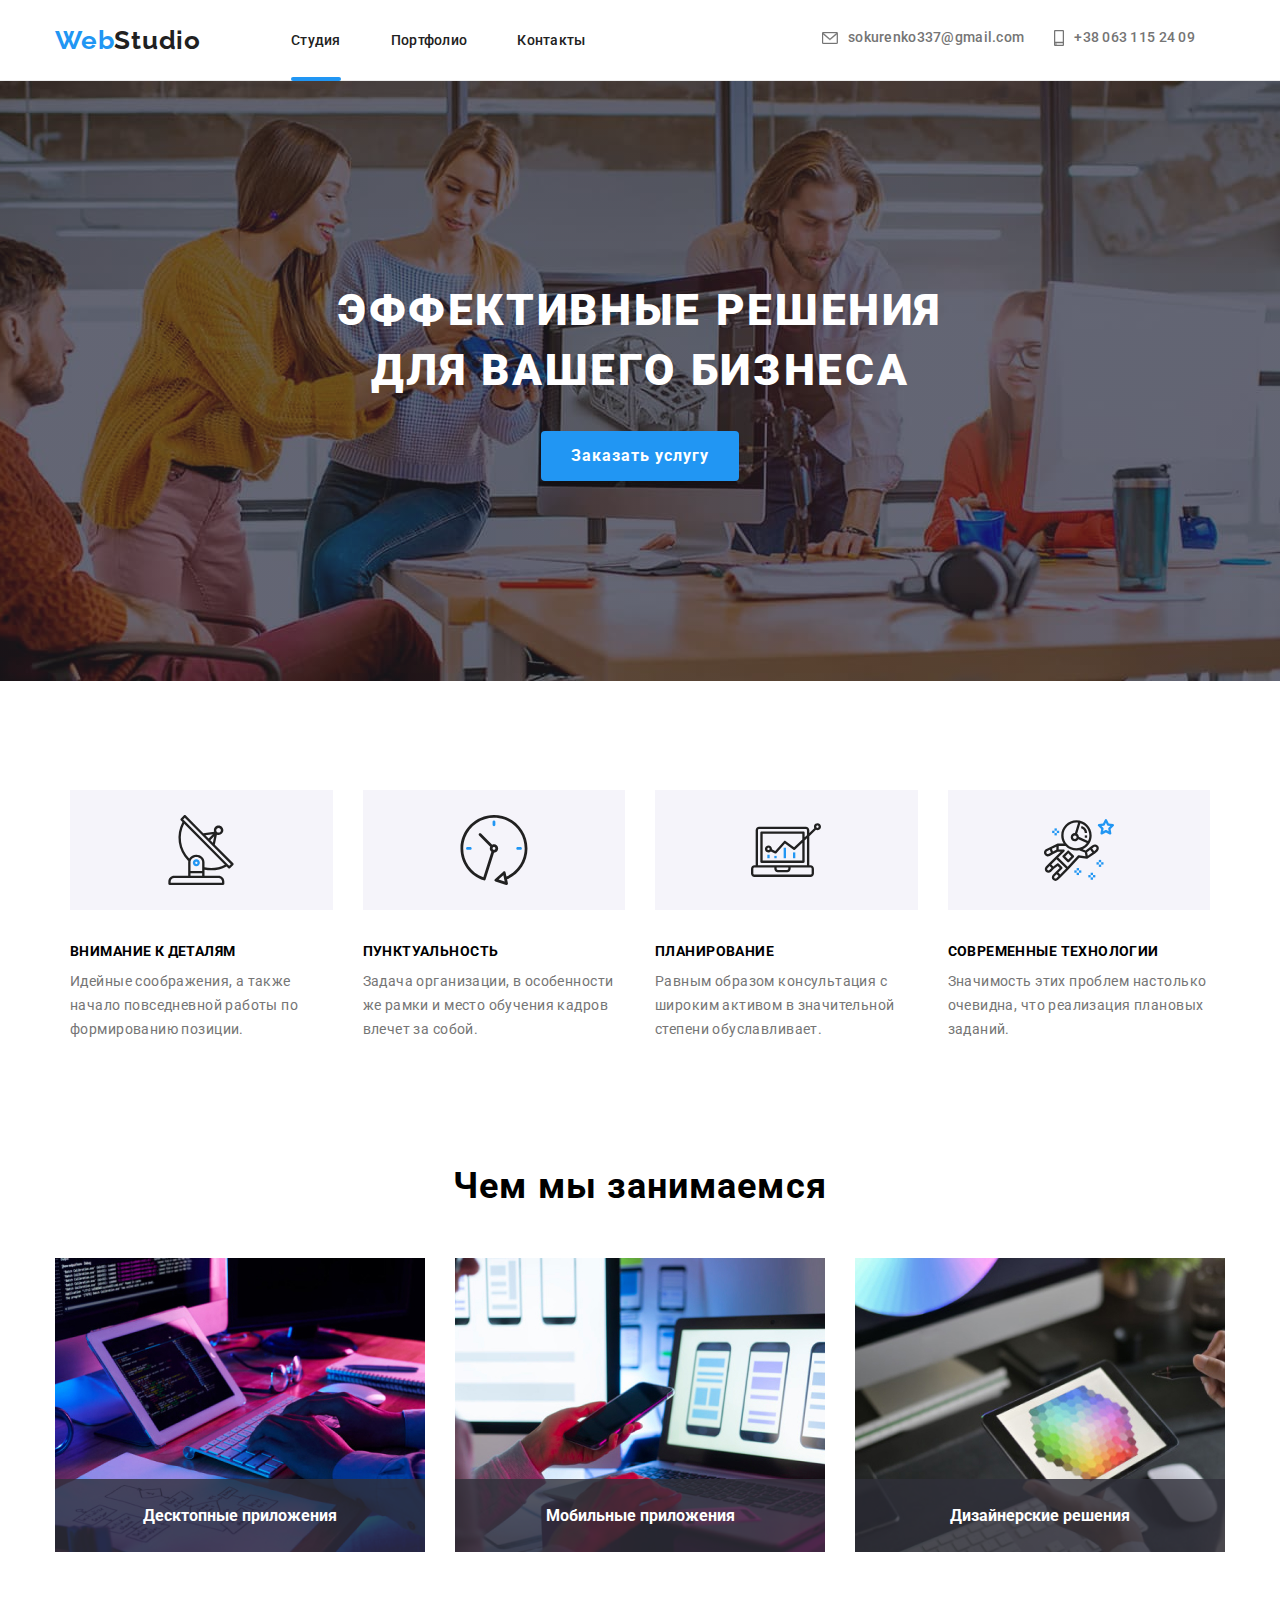
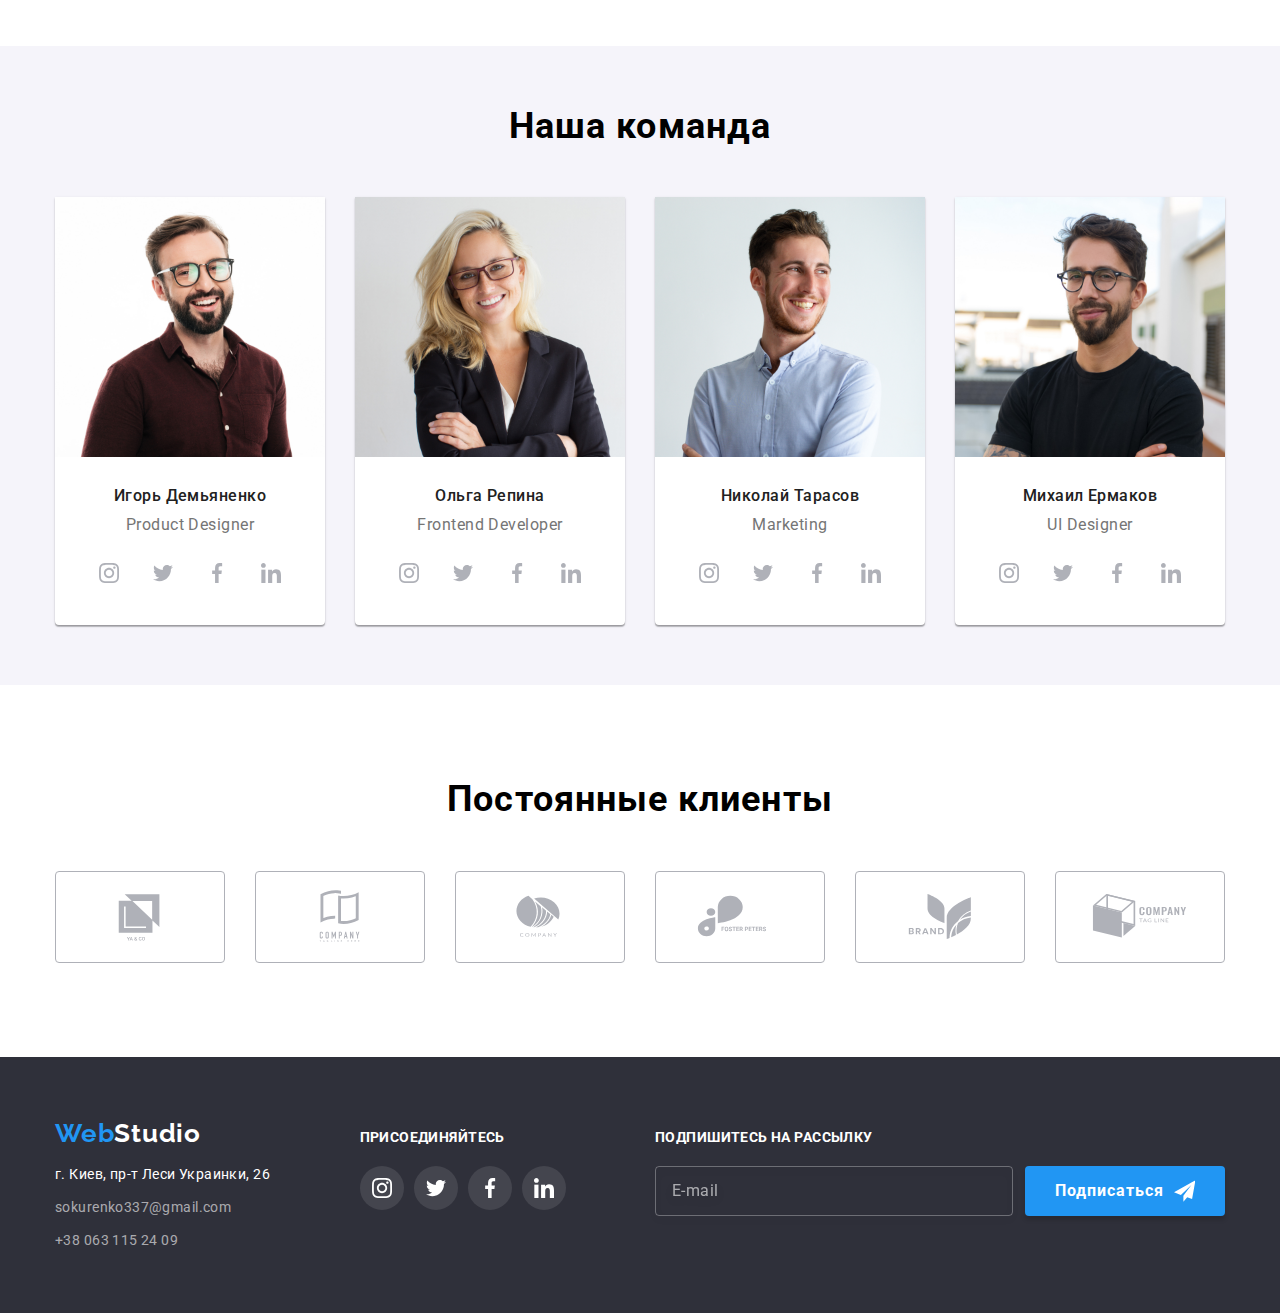
==== commit ed7c1fce: "всьо" ====
--- a/index.html
+++ b/index.html
@@ -44,20 +44,20 @@
         <div class="cont-block">
             <ul class="con-list list-no">
               <li class="con-list__item con-list__item--bottom-margin">
-                <a class="con-list__link " href="mailto:info@devstudio.com">
+                <a class="con-list__link " href="mailto:sokurenko337@gmail.com">
                   <svg class="con-list__icon" width="16" height="12">
                     <use href="./img/icons/icons.svg#icon-envelope"></use>
                   </svg>
-                  info@devstudio.com
+                  sokurenko337@gmail.com
                 </a>
               </li>
               <li class="con-list__item con-list__item--right-magrin">
-                <a class="link con-list__link" href="tel:+380961111111">
+                <a class="link con-list__link" href="tel:+380631152409">
                   <svg class="con-list__icon" width="10" height="16">
                     <use href="./img/icons/icons.svg#icon-smartphone"></use>
                   </svg>
 
-                  +38 096 111 11 11
+                  +38 063 115 24 09
                 </a>
               </li>
             </ul>
@@ -129,7 +129,11 @@
           <li>
             <div class="list-img__card-img">
 
-              <img src="img/img-3.jpg" width="370" height="294" alt="Програмист пишет код" />
+              <img srcset="
+                      img/img.jpg 1x,
+                      img/img@2x.jpg 2x
+                    "
+              src="img/img.jpg" width="370" height="294" alt="Програмист пишет код" />
               <h4 class="list-img__desc">Десктопные приложения</h4>
 
             </div>
@@ -137,14 +141,22 @@
           <li>
             <div class="list-img__card-img">
 
-              <img src="img/img-1.jpg" width="370" height="294" alt="Робота веб-дизайнера" />
+              <img srcset="
+                      img/img-1.jpg 1x,
+                      img/img@2x-1.jpg 2x
+                    "
+              src="img/img-1.jpg" width="370" height="294" alt="Робота веб-дизайнера" />
               <h4 class="list-img__desc">Мобильные приложения</h4>
             </div>
           </li>
           <li>
             <div class="list-img__card-img">
 
-              <img src="img/img-2.jpg" width="370" height="294" alt="Я хз шо це таке, і взагалі я хочу сало" />
+              <img srcset="
+                      img/img-2.jpg 1x,
+                      img/img@2x-2.jpg 2x
+                    "
+               src="img/img-2.jpg" width="370" height="294" alt="Я хз шо це таке, і взагалі я хочу сало" />
               <h4 class="list-img__desc">Дизайнерские решения</h4>
             </div>
           </li>
@@ -157,7 +169,12 @@
         <h2 class="title-section">Наша команда</h2>
         <ul class="list-team list-no ">
           <li class="list-team__item">
-            <img class="list-team__img"src="img/team/img.jpg" alt="Ігарь" width="270" height="260" />
+            <img class="list-team__img"
+            srcset="
+                      img/team/img.jpg 1x,
+                      img/team/img@2x.jpg 2x
+                    "
+            src="img/team/img.jpg" alt="Ігарь" width="270" height="260" />
             <h4 class="list-team__title-name">Игорь Демьяненко</h4>
             <p class="list-team__job">Product Designer</p>
 
@@ -193,7 +210,12 @@
             </ul>
           </li>
           <li class="list-team__item">
-            <img class="list-team__img"src="img/team/img-1.jpg" alt="Ольга" width="270" height="260" />
+            <img class="list-team__img"
+            srcset="
+                      img/team/img-1.jpg 1x,
+                      img/team/img@2x-1.jpg 2x
+                    "
+            src="img/team/img-1.jpg" alt="Ольга" width="270" height="260" />
             <h4 class="list-team__title-name">Ольга Репина</h4>
             <p class="list-team__job">Frontend Developer</p>
             <ul class="massage-list list-no">
@@ -228,7 +250,12 @@
             </ul>
           </li>
           <li class="list-team__item">
-            <img class="list-team__img"src="img/team/img-2.jpg" alt="Коля" width="270" height="260" />
+            <img class="list-team__img"
+            srcset="
+                      img/team/img-2.jpg 1x,
+                      img/team/img@2x-2.jpg 2x
+                    "
+            src="img/team/img-2.jpg" alt="Коля" width="270" height="260" />
             <h4 class="list-team__title-name">Николай Тарасов</h4>
             <p class="list-team__job">Marketing</p>
            <ul class="massage-list list-no">
@@ -263,7 +290,11 @@
             </ul>
           </li>
           <li class="list-team__item">
-            <img class="list-team__img"src="img/team/img-3.jpg" alt="Міша" width="270" height="260" />
+            <img class="list-team__img"
+            srcset="img/team/img-3.jpg 1x,
+                    img/team/img@2x-3.jpg 2x
+                    "
+            src="img/team/img-3.jpg" alt="Міша"/>
             <h4 class="list-team__title-name">Михаил Ермаков</h4>
             <p class="list-team__job">UI Designer</p>
            <ul class="massage-list list-no">
@@ -361,14 +392,14 @@
             Украинки, 26</a>
         <ul class="con-list con-list--no-flex ">
           <li class="con-list__item con-list__item--margin  con-list__item--look">
-            <a class="link con-list__link-footer" href="mailto:info@devstudio.com">
-              info@devstudio.com
+            <a class="link con-list__link-footer" href="mailto:sokurenko337@gmail.com">
+              sokurenko337@gmail.com
             </a>
           </li>
           <li class="con-list__item con-list__item--margin  con-list__item--look">
-            <a class="link con-list__link-footer" href="tel:+380961111111">
+            <a class="link con-list__link-footer" href="tel:+380631152409">
               
-              +38 096 111 11 11
+              +38 063 115 24 09
             </a>
           </li>
         </ul>
--- a/css/main.min.css
+++ b/css/main.min.css
@@ -1,2 +1,2 @@
-*,::before,::after{margin:0;padding:0}img{display:block;max-width:100%;height:auto}h1,h2,h3,h4,h5,h6,p{margin-top:0}html{-webkit-box-sizing:border-box;box-sizing:border-box}*,*::after,*::before{-webkit-box-sizing:inherit;box-sizing:inherit}ul{list-style:none}a{text-decoration:none}body{-webkit-box-sizing:border-box;box-sizing:border-box;font-family:"Roboto",sans-serif;background:#ffffff}button{cursor:pointer}.container{margin-left:auto;margin-right:auto;padding:0px 15px}@media screen and (min-width: 480px){.container{width:480px}}@media screen and (min-width: 768px){.container{width:768px}}@media screen and (min-width: 1200px){.container{width:1200px}}.title-section{font-family:"Roboto",sans-serif;font-weight:700;font-size:28px;line-height:1.17;text-align:center;letter-spacing:0.03em;margin-bottom:30px}@media screen and (min-width: 1200px){.title-section{font-size:36px;line-height:1.16;margin-bottom:50px}}.hero-section__order-but,.footer-form__order-but,.order-but,.but-list__but{background:#2196f3;font-family:"Roboto",sans-serif;font-weight:700;font-size:16px;line-height:1.87;border:none;letter-spacing:0.06em;color:#ffffff;-webkit-box-shadow:0px 4px 4px rgba(0,0,0,0.15);box-shadow:0px 4px 4px rgba(0,0,0,0.15);border-radius:4px;-webkit-transition:-webkit-transform 600ms cubic-bezier(0.4, 0, 0.2, 1);transition:-webkit-transform 600ms cubic-bezier(0.4, 0, 0.2, 1);transition:transform 600ms cubic-bezier(0.4, 0, 0.2, 1);transition:transform 600ms cubic-bezier(0.4, 0, 0.2, 1), -webkit-transform 600ms cubic-bezier(0.4, 0, 0.2, 1);overflow:hidden;padding:10px 30px 10px 30px}.hero-section__order-but:active,.footer-form__order-but:active,.order-but:active,.but-list__but:active{-webkit-transform:scale(0.9);transform:scale(0.9)}.navig-logo,.info-footer__logo{font-family:"Raleway", sans-serif;font-weight:700;font-size:24px;line-height:1.3;letter-spacing:0.03em;height:31px;color:#212121}@media screen and (min-width: 1200px){.navig-logo,.info-footer__logo{font-size:26px}}.navig{display:-webkit-box;display:-ms-flexbox;display:flex;-ms-flex-wrap:wrap;flex-wrap:wrap}.header{position:-webkit-sticky;position:sticky;padding:24px 0px 25px 0px;border-bottom:1px solid #ececec}.header .container{display:-webkit-box;display:-ms-flexbox;display:flex;-webkit-box-pack:justify;-ms-flex-pack:justify;justify-content:space-between;-webkit-box-align:center;-ms-flex-align:center;align-items:center}@media screen and (min-width: 1200px){.header .container{-webkit-box-pack:start;-ms-flex-pack:start;justify-content:flex-start}}.navig-logo{margin-right:90px}.navig-logo .logo-span{color:#2196f3}@media screen and (max-width: 767px){.menu-container{position:absolute;top:0;left:0;width:100%;height:100vh;display:none;background:#FFFFFF;padding:48px 40px}.menu-container.is-open{display:-webkit-box;display:-ms-flexbox;display:flex;-webkit-box-orient:vertical;-webkit-box-direction:normal;-ms-flex-direction:column;flex-direction:column;-webkit-box-pack:justify;-ms-flex-pack:justify;justify-content:space-between}}@media screen and (min-width: 768px){.menu-container{display:-webkit-box;display:-ms-flexbox;display:flex;width:100%}}@media screen and (min-width: 767px){.menu{-webkit-box-align:center;-ms-flex-align:center;align-items:center;display:-webkit-box;display:-ms-flexbox;display:flex}}.menu__item{position:relative;margin-right:50px}.menu__item:not(:last-child){margin-bottom:35px}@media screen and (min-width: 768px){.menu__item:not(:last-child){margin-bottom:0px;margin-right:50px}}.menu__link{font-weight:500;font-size:40px;line-height:1.17;text-align:center;letter-spacing:0.02em;color:#212121;-webkit-transition:color 250ms cubic-bezier(0.4, 0, 0.2, 1);transition:color 250ms cubic-bezier(0.4, 0, 0.2, 1)}@media screen and (min-width: 767px){.menu__link{font-size:14px;font-weight:500;line-height:1.14;color:#212121;letter-spacing:0.02em}}.menu__link:hover,.menu__link:focus{color:#2196f3}@media screen and (min-width: 768px){.menu__link::after{position:absolute;top:100%;left:0%;width:100%;content:"";background:#2196f3;border-radius:2px;height:4px;margin-top:34.3px;-webkit-transform:scaleX(0);transform:scaleX(0);-webkit-transition:-webkit-transform 250ms cubic-bezier(0.4, 0, 0.2, 1);transition:-webkit-transform 250ms cubic-bezier(0.4, 0, 0.2, 1);transition:transform 250ms cubic-bezier(0.4, 0, 0.2, 1);transition:transform 250ms cubic-bezier(0.4, 0, 0.2, 1), -webkit-transform 250ms cubic-bezier(0.4, 0, 0.2, 1)}}@media screen and (min-width: 1200px){.menu__link::after{margin-top:28.3px}}.menu__link:hover::after,.menu__link:focus::after{-webkit-transform:scaleX(1);transform:scaleX(1)}@media screen and (min-width: 768px){.line-bottom-link::after{position:absolute;top:100%;left:0%;width:100%;content:"";background:#2196f3;border-radius:2px;height:4px;margin-top:34.3px;-webkit-transform:scaleX(1);transform:scaleX(1)}}@media screen and (min-width: 1200px){.line-bottom-link::after{margin-top:28.3px}}.cont-block{display:block}@media screen and (min-width: 1200px){.cont-block{margin-left:auto}}@media screen and (max-width: 767px){.con-list{margin-bottom:64px;display:-webkit-box;display:-ms-flexbox;display:flex;-webkit-box-orient:vertical;-webkit-box-direction:reverse;-ms-flex-direction:column-reverse;flex-direction:column-reverse}}@media screen and (min-width: 768px){.con-list{display:-webkit-box;display:-ms-flexbox;display:flex;-webkit-box-orient:vertical;-webkit-box-direction:normal;-ms-flex-direction:column;flex-direction:column;margin-left:auto}}@media screen and (min-width: 1200px){.con-list{-webkit-box-orient:horizontal;-webkit-box-direction:normal;-ms-flex-direction:row;flex-direction:row}}@media screen and (min-width: 768px) and (max-width: 1199px){.con-list__item--bottom-margin{margin-bottom:10px}}.con-list__item--right-magrin{margin-right:0px}@media screen and (min-width: 1200px){.con-list__item{margin-right:30px}}.con-list__link{font-weight:500;font-size:34px;line-height:1.17;color:#757575;display:-webkit-box;display:-ms-flexbox;display:flex;-webkit-box-align:center;-ms-flex-align:center;align-items:center;-webkit-transition:color 250ms cubic-bezier(0.4, 0, 0.2, 1),fill 250ms cubic-bezier(0.4, 0, 0.2, 1);transition:color 250ms cubic-bezier(0.4, 0, 0.2, 1),fill 250ms cubic-bezier(0.4, 0, 0.2, 1)}@media screen and (max-width: 767px){.con-list__item:first-child .con-list__link{font-size:24px;line-height:2;color:#757575}}@media screen and (min-width: 768px){.con-list__link{font-weight:500;font-size:14px;line-height:1.14;letter-spacing:0.02em;color:#757575}}.con-list__link:hover,.con-list__link:focus{color:#2196f3}.con-list__icon{stroke:currentColor;margin-right:10px}@media screen and (max-width: 767px){.con-list__icon{display:none}}.sn-list{display:-webkit-box;display:-ms-flexbox;display:flex}@media screen and (min-width: 768px){.sn-list{display:none}}.sn-list__item{display:inline-block}.sn-list__item:not(:last-child){margin-right:10px}.sn-list__link{font-family:"Roboto",sans-serif;font-weight:500;font-size:18px;line-height:1.22;letter-spacing:0.02em;color:#2196f3;border-right:1px solid rgba(33,33,33,0.2);padding-right:10px}.burger-but{z-index:10;display:inline;border:none;background:none}@media screen and (min-width: 768px){.burger-but{display:none}}.burger-but__svg{width:40px;height:40px}.burger-but__icon-menu{display:block}.burger-but.is-open .burger-but__icon-menu{display:none}.burger-but__icon-cross{display:none}.burger-but.is-open .burger-but__icon-cross{display:block}.hero-section__order-but,.footer-form__order-but,.order-but,.but-list__but{background:#2196f3;font-family:"Roboto",sans-serif;font-weight:700;font-size:16px;line-height:1.87;border:none;letter-spacing:0.06em;color:#ffffff;-webkit-box-shadow:0px 4px 4px rgba(0,0,0,0.15);box-shadow:0px 4px 4px rgba(0,0,0,0.15);border-radius:4px;-webkit-transition:-webkit-transform 600ms cubic-bezier(0.4, 0, 0.2, 1);transition:-webkit-transform 600ms cubic-bezier(0.4, 0, 0.2, 1);transition:transform 600ms cubic-bezier(0.4, 0, 0.2, 1);transition:transform 600ms cubic-bezier(0.4, 0, 0.2, 1), -webkit-transform 600ms cubic-bezier(0.4, 0, 0.2, 1);overflow:hidden;padding:10px 30px 10px 30px}.hero-section__order-but:active,.footer-form__order-but:active,.order-but:active,.but-list__but:active{-webkit-transform:scale(0.9);transform:scale(0.9)}.navig-logo,.info-footer__logo{font-family:"Raleway", sans-serif;font-weight:700;font-size:24px;line-height:1.3;letter-spacing:0.03em;height:31px;color:#212121}@media screen and (min-width: 1200px){.navig-logo,.info-footer__logo{font-size:26px}}.hero-section{display:-webkit-box;display:-ms-flexbox;display:flex;-webkit-box-align:center;-ms-flex-align:center;align-items:center;padding-top:200px;padding-bottom:200px}.hero-section--fon{max-width:1600px;height:400px;background-image:-webkit-gradient(linear, left bottom, left top, from(rgba(47,48,58,0.4)), to(rgba(47,48,58,0.4))),url(../img/bg.jpg);background-image:linear-gradient(to top, rgba(47,48,58,0.4), rgba(47,48,58,0.4)),url(../img/bg.jpg);background-size:cover;background-position:center;background-repeat:no-repeat;margin:0 auto}@media screen and (min-width: 1200px){.hero-section--fon{height:600px}}.hero-section__main-title{color:#fff;font-family:"Roboto",sans-serif;font-weight:900;font-size:26px;line-height:1.61;text-align:center;letter-spacing:0.06em;text-transform:uppercase;margin:0 auto 30px auto;width:360px}@media screen and (min-width: 1200px){.hero-section__main-title{width:696px;font-size:44px;line-height:1.36}}.hero-section__order-but{display:block;margin-left:auto;margin-right:auto}.center{text-align:center}.about-section{padding-top:60px;padding-bottom:60px}@media screen and (min-width: 1200px){.about-section{padding-top:94px;padding-bottom:94px}}.about-list{display:-webkit-box;display:-ms-flexbox;display:flex;-ms-flex-wrap:wrap;flex-wrap:wrap}@media screen and (min-width: 767px) and (max-width: 1199px){.about-list{margin:-15px}}@media screen and (min-width: 1200px){.about-list{-ms-flex-wrap:nowrap;flex-wrap:nowrap}}@media screen and (max-width: 767px){.about-list__item{width:100%}}@media screen and (min-width: 768px){.about-list__item{margin:15px;width:354px}}@media screen and (min-width: 1200px){.about-list__item{margin:15px;width:270px}}.about-list__item:not(:last-child){margin-bottom:30px}.about-list__item::before{content:"";display:inline-block;width:100%;height:120px;background-color:#f5f4fa;margin-bottom:30px}.icon-det::before{background-image:url(../img/icons/antenna.svg);background-size:70px 70px;background-repeat:no-repeat;background-position:center}.icon-time::before{background-image:url(../img/icons/clock.svg);background-size:70px 70px;background-repeat:no-repeat;background-position:center}.icon-plan::before{background-image:url(../img/icons/diagram.svg);background-size:70px 70px;background-repeat:no-repeat;background-position:center}.icon-tech::before{background-image:url(../img/icons/astronaut.svg);background-size:70px 70px;background-repeat:no-repeat;background-position:center}.about-list__mini-title{font-family:"Roboto",sans-serif;font-weight:700;font-size:14px;line-height:1.14;letter-spacing:0.03em;text-transform:uppercase;margin-bottom:10px}@media screen and (max-width: 767px){.about-list__mini-title{text-align:center}}.about-list__description{color:#757575;font-size:14px;line-height:1.71;letter-spacing:0.03em}.list-img-section{padding-bottom:94px}@media screen and (max-width: 1199px){.list-img-section{display:none}}.list-img{display:-webkit-box;display:-ms-flexbox;display:flex;-webkit-box-pack:justify;-ms-flex-pack:justify;justify-content:space-between}.list-img__card-img{position:relative}.list-img__desc{position:absolute;bottom:0;left:50%;-webkit-transform:translateX(-50%);transform:translateX(-50%);color:#fff;padding:27px 0px 27px 0px;width:100%;text-align:center;background-color:rgba(47,48,58,0.8);margin:0}.team-section{padding-top:60px;padding-bottom:60px;background:#f5f4fa}@media screen and (min-width: 768px){.list-team{-ms-flex-wrap:wrap;flex-wrap:wrap;display:-webkit-box;display:-ms-flexbox;display:flex;margin:-15px}}.list-team__item{background-color:white;-webkit-box-shadow:0px 1px 3px rgba(0,0,0,0.12),0px 1px 1px rgba(0,0,0,0.14),0px 2px 1px rgba(0,0,0,0.2);box-shadow:0px 1px 3px rgba(0,0,0,0.12),0px 1px 1px rgba(0,0,0,0.14),0px 2px 1px rgba(0,0,0,0.2);border-radius:0px 0px 4px 4px;padding-bottom:30px}@media screen and (min-width: 480px) and (max-width: 767px){.list-team__item{width:100%}.list-team__item:not(:last-child){margin-bottom:30px}}@media screen and (min-width: 768px){.list-team__item{width:354px;margin:15px}}@media screen and (min-width: 1200px){.list-team__item{width:270px;margin:15px}}.list-team__img{width:450px;margin-right:auto;margin-left:auto}.list-team__title-name{font-family:"Roboto",sans-serif;color:#212121;font-weight:500;font-size:16px;line-height:1.18;text-align:center;letter-spacing:0.03em;margin-top:30px;margin-bottom:10px}.list-team__job{font-family:inherit;color:#757575;font-size:16px;line-height:1.18;letter-spacing:0.03em;text-align:center;margin-bottom:16px}.massage-list{-webkit-box-pack:center;-ms-flex-pack:center;justify-content:center;display:-webkit-box;display:-ms-flexbox;display:flex}.massage-list__items:not(:last-child){margin-right:10px}.massage-list__link{display:-webkit-box;display:-ms-flexbox;display:flex;width:44px;height:44px;border-radius:50%;-webkit-box-align:center;-ms-flex-align:center;align-items:center;-webkit-box-pack:center;-ms-flex-pack:center;justify-content:center;-webkit-transition:background-color 250ms cubic-bezier(0.4, 0, 0.2, 1);transition:background-color 250ms cubic-bezier(0.4, 0, 0.2, 1)}.massage-list__link:hover,.massage-list__link:focus{background-color:#2196f3}.massage-list__icon{width:20px;height:20px;fill:#afb1b8;-webkit-transition:fill 250ms cubic-bezier(0.4, 0, 0.2, 1);transition:fill 250ms cubic-bezier(0.4, 0, 0.2, 1)}.massage-list__link:hover .massage-list__icon,.massage-list__link:focus .massage-list__icon{fill:white}.clients-section{padding-top:60px;padding-bottom:60px}@media screen and (min-width: 1200px){.clients-section{padding-top:94px;padding-bottom:94px}}.clients-list{display:-webkit-box;display:-ms-flexbox;display:flex;-ms-flex-wrap:wrap;flex-wrap:wrap;margin:-15px}@media screen and (max-width: 479px){.clients-list{display:block}}.clients-list__item{margin:15px}.clients-list__link{fill:#afb1b8;display:-webkit-box;display:-ms-flexbox;display:flex;-webkit-box-pack:center;-ms-flex-pack:center;justify-content:center;-webkit-box-align:center;-ms-flex-align:center;align-items:center;border:1px solid #afb1b8;border-radius:4px;-webkit-transition:fill 250ms cubic-bezier(0.4, 0, 0.2, 1),border-color 250ms cubic-bezier(0.4, 0, 0.2, 1) 250ms;transition:fill 250ms cubic-bezier(0.4, 0, 0.2, 1),border-color 250ms cubic-bezier(0.4, 0, 0.2, 1) 250ms;width:210px;height:92px}.clients-list__link:hover,.clients-list__link:focus{fill:#2196f3;border-color:#2196f3}@media screen and (max-width: 479px){.clients-list__link{width:100%}}@media screen and (min-width: 768px){.clients-list__link{width:226px}}@media screen and (min-width: 1200px){.clients-list__link{width:170px}}.clients-list__logo{width:106px;height:60px}.footer{background:#2f303a;padding-top:60px;padding-bottom:60px}@media screen and (min-widt: 768px) and (max-width: 1199px){.footer{padding-left:65px;padding-right:65px}}.content-foot{display:-webkit-box;display:-ms-flexbox;display:flex}@media screen and (max-width: 767px){.content-foot{-webkit-box-orient:vertical;-webkit-box-direction:normal;-ms-flex-direction:column;flex-direction:column}}@media screen and (min-width: 768px){.content-foot{-ms-flex-wrap:wrap;flex-wrap:wrap;-webkit-box-pack:justify;-ms-flex-pack:justify;justify-content:space-between;-webkit-box-align:baseline;-ms-flex-align:baseline;align-items:baseline}}.info-footer{display:-webkit-box;display:-ms-flexbox;display:flex;-webkit-box-orient:vertical;-webkit-box-direction:normal;-ms-flex-direction:column;flex-direction:column}@media screen and (max-width: 767px){.info-footer{margin-bottom:60px}}@media screen and (max-width: 1200px){.info-footer__logo{margin-left:auto;margin-right:auto}}.info-footer__logo .logo-span{color:#2196f3}.info-footer__logo .white-span{color:white}.address{font-style:normal;margin-top:20px;text-align:center}@media screen and (min-width: 1200px){.address{margin-top:15px;text-align:left}}.address__street{color:#fff;font-family:"Roboto",sans-serif;font-size:14px;line-height:1.71;letter-spacing:0.03em}@media screen and (max-width: 767px){.address__street{margin-left:auto;margin-right:auto}}.con-list__link-footer{color:rgba(255,255,255,0.6);font-family:Roboto;font-style:normal;font-weight:normal;font-size:14px;line-height:1.71;text-align:center;letter-spacing:0.03em}.con-list__link-footer:hover,.con-list__link-footer:focus{color:#2196f3}@media screen and (min-width: 1200px){.con-list__link-footer{text-align:left}}.con-list--no-flex{display:-webkit-box;display:-ms-flexbox;display:flex;-webkit-box-orient:vertical;-webkit-box-direction:normal;-ms-flex-direction:column;flex-direction:column;margin-bottom:0px}.con-list__item--margin{margin-top:9px;margin-right:auto;margin-left:auto}.con-list__item--look{display:-webkit-box;display:-ms-flexbox;display:flex;-webkit-box-orient:vertical;-webkit-box-direction:normal;-ms-flex-direction:column;flex-direction:column}@media screen and (min-width: 1200px){.con-list__item--margin{margin-top:9px;margin-right:0px;margin-left:0px}}.sn-footer{-webkit-box-align:center;-ms-flex-align:center;align-items:center;display:-webkit-box;display:-ms-flexbox;display:flex;-webkit-box-orient:vertical;-webkit-box-direction:normal;-ms-flex-direction:column;flex-direction:column}@media screen and (max-width: 767px){.sn-footer{margin-bottom:60px}}.sn-footer__title{font-family:"Roboto",sans-serif;font-weight:700;font-size:14px;line-height:1.14;letter-spacing:0.03em;text-transform:uppercase;color:#fff;margin-bottom:20px}.massage-list__link--bg{background:rgba(255,255,255,0.1)}.massage-list__icon--fill{fill:#fff}.form-block{display:-webkit-box;display:-ms-flexbox;display:flex;-webkit-box-orient:vertical;-webkit-box-direction:normal;-ms-flex-direction:column;flex-direction:column;-webkit-box-align:center;-ms-flex-align:center;align-items:center}@media screen and (min-width: 768px) and (max-width: 1199px){.form-block{margin:60px auto 0px auto}}.footer-form{display:-webkit-box;display:-ms-flexbox;display:flex;-webkit-box-orient:vertical;-webkit-box-direction:normal;-ms-flex-direction:column;flex-direction:column;-webkit-box-align:center;-ms-flex-align:center;align-items:center}@media screen and (min-width: 1200px){.footer-form{-webkit-box-orient:horizontal;-webkit-box-direction:normal;-ms-flex-direction:row;flex-direction:row}}.footer-form__input{outline:none;border:1px solid rgba(255,255,255,0.3);-webkit-box-sizing:border-box;box-sizing:border-box;-webkit-filter:drop-shadow(0px 4px 4px rgba(0,0,0,0.15));filter:drop-shadow(0px 4px 4px rgba(0,0,0,0.15));border-radius:4px;width:358px;height:50px;background:none;margin-right:12px;padding:15px 16px 15px 16px;font-family:"Roboto",sans-serif;font-weight:400;font-size:16px;line-height:1.25;letter-spacing:0.03em;color:rgba(255,255,255,0.89);display:block}.footer-form__input::-webkit-input-placeholder{font-family:"Roboto",sans-serif;font-weight:400;font-size:16px;line-height:1.25;letter-spacing:0.03em;color:rgba(255,255,255,0.6)}.footer-form__input:-ms-input-placeholder{font-family:"Roboto",sans-serif;font-weight:400;font-size:16px;line-height:1.25;letter-spacing:0.03em;color:rgba(255,255,255,0.6)}.footer-form__input::-ms-input-placeholder{font-family:"Roboto",sans-serif;font-weight:400;font-size:16px;line-height:1.25;letter-spacing:0.03em;color:rgba(255,255,255,0.6)}.footer-form__input::placeholder{font-family:"Roboto",sans-serif;font-weight:400;font-size:16px;line-height:1.25;letter-spacing:0.03em;color:rgba(255,255,255,0.6)}@media screen and (max-width: 1199px){.footer-form__input{margin-bottom:20px}}@media screen and (min-width: 768px){.footer-form__input{width:450px}}@media screen and (min-width: 1200px){.footer-form__input{width:358px}}.footer-form__order-but{display:-webkit-box;display:-ms-flexbox;display:flex;-webkit-box-align:center;-ms-flex-align:center;align-items:center}.footer-form__icon{display:block;width:24px;height:24px;-webkit-transition:-webkit-transform 350ms cubic-bezier(0.4, 0, 0.2, 1);transition:-webkit-transform 350ms cubic-bezier(0.4, 0, 0.2, 1);transition:transform 350ms cubic-bezier(0.4, 0, 0.2, 1);transition:transform 350ms cubic-bezier(0.4, 0, 0.2, 1), -webkit-transform 350ms cubic-bezier(0.4, 0, 0.2, 1);margin-left:10px;fill:white}.footer-form__order-but:active .footer-form__icon{-webkit-transform:translate(200%, -200%);transform:translate(200%, -200%)}.back-drop-appl{padding:94px 15px 94px 15px;position:fixed;top:0;left:0;width:100%;height:100%;background:rgba(0,0,0,0.2);-webkit-transition:opacity 450ms cubic-bezier(0.4, 0, 0.2, 1);transition:opacity 450ms cubic-bezier(0.4, 0, 0.2, 1);overflow-y:scroll}.back-drop-appl.is-hidden .modal-appl{-webkit-transform:translate(-50%, -50%) scale(0.9);transform:translate(-50%, -50%) scale(0.9)}.modal-appl{position:relative;background-color:#fff;-webkit-transition:-webkit-transform 450ms cubic-bezier(0.4, 0, 0.2, 1);transition:-webkit-transform 450ms cubic-bezier(0.4, 0, 0.2, 1);transition:transform 450ms cubic-bezier(0.4, 0, 0.2, 1);transition:transform 450ms cubic-bezier(0.4, 0, 0.2, 1), -webkit-transform 450ms cubic-bezier(0.4, 0, 0.2, 1)}@media screen and (min-width: 768px){.modal-appl{position:absolute;top:50%;left:50%;-webkit-transform:translate(-50%, -50%) scale(1);transform:translate(-50%, -50%) scale(1);max-width:450px}}@media screen and (min-width: 1200px){.modal-appl{max-width:528px}}.modal-apll__close{position:absolute;top:10px;right:8px;height:30px;width:30px;display:-webkit-box;display:-ms-flexbox;display:flex;-webkit-box-pack:center;-ms-flex-pack:center;justify-content:center;-webkit-box-align:center;-ms-flex-align:center;align-items:center;border-radius:50%;background:#ffffff;border:1px solid rgba(0,0,0,0.1);-webkit-box-sizing:border-box;box-sizing:border-box}.close-icon{width:18px;height:18px;fill:black}.close-icon:hover,.close-icon:focus{fill:#2196f3}.is-hidden{opacity:0;pointer-events:none}.form-modal{padding:40px;width:100%}.form-modal__title{font-weight:700;font-size:20px;line-height:1.15;text-align:center;letter-spacing:0.03em;margin-bottom:12px}.form-field{display:-webkit-box;display:-ms-flexbox;display:flex;-webkit-box-orient:vertical;-webkit-box-direction:normal;-ms-flex-direction:column;flex-direction:column}.form-input__label{display:block;margin-bottom:4px;font-weight:400;font-size:12px;line-height:1.16;color:#757575}.form-input{display:block}.form-input__block{position:relative;margin-bottom:10px}.form-input__input{padding:10px 0px 10px 42px;border:1px solid rgba(33,33,33,0.2);border-radius:4px;width:100%;font-family:"Roboto",sans-serif;font-weight:400;font-size:14px;-webkit-transition:border 250ms cubic-bezier(0.4, 0, 0.2, 1);transition:border 250ms cubic-bezier(0.4, 0, 0.2, 1)}.form-input__block:focus-within>.form-input__input{outline:none;border:1px solid #2196f3}.form-field__coment{resize:none;border:1px solid rgba(33,33,33,0.2);border-radius:4px;height:120px;padding:12px 16px 12px 16px;font-family:"Roboto",sans-serif;font-weight:400;font-size:14px;line-height:1.14;letter-spacing:0.01em;-webkit-transition:border 200ms cubic-bezier(0.4, 0, 0.2, 1);transition:border 200ms cubic-bezier(0.4, 0, 0.2, 1)}.form-field__coment::-webkit-input-placeholder{font-family:"Roboto",sans-serif;font-weight:400;font-size:14px;line-height:1.14;letter-spacing:0.01em;color:rgba(117,117,117,0.5)}.form-field__coment:-ms-input-placeholder{font-family:"Roboto",sans-serif;font-weight:400;font-size:14px;line-height:1.14;letter-spacing:0.01em;color:rgba(117,117,117,0.5)}.form-field__coment::-ms-input-placeholder{font-family:"Roboto",sans-serif;font-weight:400;font-size:14px;line-height:1.14;letter-spacing:0.01em;color:rgba(117,117,117,0.5)}.form-field__coment::placeholder{font-family:"Roboto",sans-serif;font-weight:400;font-size:14px;line-height:1.14;letter-spacing:0.01em;color:rgba(117,117,117,0.5)}.form-field__coment:focus{outline:none;border:1px solid #2196f3}.form-input__icon{position:absolute;top:50%;left:12px;-webkit-transform:translateY(-50%);transform:translateY(-50%);fill:#212121;width:18px;height:18px;-webkit-transition:fill 250ms cubic-bezier(0.4, 0, 0.2, 1);transition:fill 250ms cubic-bezier(0.4, 0, 0.2, 1)}.form-input__block:focus-within>.form-input__icon{fill:#2196f3}.check{display:-webkit-box;display:-ms-flexbox;display:flex;-webkit-box-align:center;-ms-flex-align:center;align-items:center;-webkit-box-pack:center;-ms-flex-pack:center;justify-content:center;margin-top:25px;padding-left:8px;margin-bottom:30px}.modal-checkbox{-webkit-appearance:none;-moz-appearance:none;appearance:none}.icon-check{display:inline-block;width:16px;height:15px;border:2px solid #212121;border-radius:2px;margin-right:8px}.modal-checkbox:checked+.icon-check{border:none;background:url(../img/icons/icon-check.svg),#2196f3;background-size:contain;background-origin:border-box;border-radius:3px}.span-dogovor{font-family:"Roboto",sans-serif;font-weight:400;font-size:12px;line-height:14px;letter-spacing:0.03em;color:#757575}@media screen and (min-width: 1200px){.span-dogovor{font-size:14px;line-height:1.71;letter-spacing:0.03em}}.cond{color:#2196f3;border-bottom:1.5px solid #2196f3}.order-but{display:block;margin-left:auto;margin-right:auto;-webkit-transition:-webkit-transform 300ms cubic-bezier(0.4, 0, 0.2, 1);transition:-webkit-transform 300ms cubic-bezier(0.4, 0, 0.2, 1);transition:transform 300ms cubic-bezier(0.4, 0, 0.2, 1);transition:transform 300ms cubic-bezier(0.4, 0, 0.2, 1), -webkit-transform 300ms cubic-bezier(0.4, 0, 0.2, 1)}.hero-section__order-but,.footer-form__order-but,.order-but,.but-list__but{background:#2196f3;font-family:"Roboto",sans-serif;font-weight:700;font-size:16px;line-height:1.87;border:none;letter-spacing:0.06em;color:#ffffff;-webkit-box-shadow:0px 4px 4px rgba(0,0,0,0.15);box-shadow:0px 4px 4px rgba(0,0,0,0.15);border-radius:4px;-webkit-transition:-webkit-transform 600ms cubic-bezier(0.4, 0, 0.2, 1);transition:-webkit-transform 600ms cubic-bezier(0.4, 0, 0.2, 1);transition:transform 600ms cubic-bezier(0.4, 0, 0.2, 1);transition:transform 600ms cubic-bezier(0.4, 0, 0.2, 1), -webkit-transform 600ms cubic-bezier(0.4, 0, 0.2, 1);overflow:hidden;padding:10px 30px 10px 30px}.hero-section__order-but:active,.footer-form__order-but:active,.order-but:active,.but-list__but:active{-webkit-transform:scale(0.9);transform:scale(0.9)}.navig-logo,.info-footer__logo{font-family:"Raleway", sans-serif;font-weight:700;font-size:24px;line-height:1.3;letter-spacing:0.03em;height:31px;color:#212121}@media screen and (min-width: 1200px){.navig-logo,.info-footer__logo{font-size:26px}}.catalog{padding:94px 0px 94px 0px}.but-list{display:-webkit-box;display:-ms-flexbox;display:flex;margin:0px auto 50px auto;-webkit-box-pack:center;-ms-flex-pack:center;justify-content:center}.but-list__but{margin-right:8px;border-radius:4px;padding:6px 22px 6px 22px;border:none;-webkit-transition:background 550ms cubic-bezier(0.4, 0, 0.2, 1),color 250ms cubic-bezier(0.4, 0, 0.2, 1);transition:background 550ms cubic-bezier(0.4, 0, 0.2, 1),color 250ms cubic-bezier(0.4, 0, 0.2, 1);background:#F5F4FA;color:#212121;-webkit-box-shadow:none;box-shadow:none}.but-list__but:hover,.but-list__but:focus{color:#fff;background-color:#2196f3;-webkit-box-shadow:0px 4px 4px rgba(0,0,0,0.15);box-shadow:0px 4px 4px rgba(0,0,0,0.15)}.project-list{display:-webkit-box;display:-ms-flexbox;display:flex;-ms-flex-wrap:wrap;flex-wrap:wrap;margin:-15px}.project-list__item{border:1px solid #eeeeee;margin:15px;-ms-flex-preferred-size:calc((100% - 90px) / 3);flex-basis:calc((100% - 90px) / 3);-webkit-transition:-webkit-box-shadow 1150ms cubic-bezier(0.4, 0, 0.2, 1);transition:-webkit-box-shadow 1150ms cubic-bezier(0.4, 0, 0.2, 1);transition:box-shadow 1150ms cubic-bezier(0.4, 0, 0.2, 1);transition:box-shadow 1150ms cubic-bezier(0.4, 0, 0.2, 1), -webkit-box-shadow 1150ms cubic-bezier(0.4, 0, 0.2, 1)}.project-list__item:hover,.project-list__item:focus{-webkit-box-sizing:border-box;box-sizing:border-box;-webkit-box-shadow:0px 1px 1px rgba(0,0,0,0.12),0px 4px 4px rgba(0,0,0,0.06),1px 4px 6px rgba(0,0,0,0.16);box-shadow:0px 1px 1px rgba(0,0,0,0.12),0px 4px 4px rgba(0,0,0,0.06),1px 4px 6px rgba(0,0,0,0.16)}.project__name-type-b{padding:20px}.project__name{font-family:"Roboto",sans-serif;color:#212121;font-weight:700;font-size:18px;line-height:2;letter-spacing:0.06em;margin-bottom:4px}.project__type{font-family:inherit;color:#757575;font-size:16px;line-height:1.87;letter-spacing:0.03em}.project__des-block{overflow:hidden;position:relative}.project__des-block::before{position:absolute;top:0;left:0;content:"";width:100%;height:100%;background-color:rgba(33,150,243,0.9);opacity:1;-webkit-transform:translateY(100%);transform:translateY(100%);-webkit-transition:-webkit-transform 250ms cubic-bezier(0.4, 0, 0.2, 1);transition:-webkit-transform 250ms cubic-bezier(0.4, 0, 0.2, 1);transition:transform 250ms cubic-bezier(0.4, 0, 0.2, 1);transition:transform 250ms cubic-bezier(0.4, 0, 0.2, 1), -webkit-transform 250ms cubic-bezier(0.4, 0, 0.2, 1)}.project:hover .project__des-block::before,.project:focus .project__des-block::before{-webkit-transform:translateY(0%);transform:translateY(0%)}.project__dec{position:absolute;top:50%;left:50%;-webkit-transform:translate(-50%, 100%);transform:translate(-50%, 100%);-webkit-transition:-webkit-transform 250ms cubic-bezier(0.4, 0, 0.2, 1);transition:-webkit-transform 250ms cubic-bezier(0.4, 0, 0.2, 1);transition:transform 250ms cubic-bezier(0.4, 0, 0.2, 1);transition:transform 250ms cubic-bezier(0.4, 0, 0.2, 1), -webkit-transform 250ms cubic-bezier(0.4, 0, 0.2, 1);font-weight:400;font-size:18px;line-height:1.56;letter-spacing:0.03em;color:#fff;opacity:1;width:322px}.project:hover .project__des-block .project__dec,.project:focus .project__des-block .project__dec{-webkit-transform:translate(-50%, -50%);transform:translate(-50%, -50%)}
+*,::before,::after{margin:0;padding:0}img{display:block;max-width:100%;height:auto}h1,h2,h3,h4,h5,h6,p{margin-top:0}html{-webkit-box-sizing:border-box;box-sizing:border-box}*,*::after,*::before{-webkit-box-sizing:inherit;box-sizing:inherit}ul{list-style:none}a{text-decoration:none}body{-webkit-box-sizing:border-box;box-sizing:border-box;font-family:"Roboto",sans-serif;background:#ffffff}button{cursor:pointer}.container{margin-left:auto;margin-right:auto;padding:0px 15px}@media screen and (min-width: 480px){.container{width:480px}}@media screen and (min-width: 768px){.container{width:768px}}@media screen and (min-width: 1200px){.container{width:1200px}}.title-section{font-family:"Roboto",sans-serif;font-weight:700;font-size:28px;line-height:1.17;text-align:center;letter-spacing:0.03em;margin-bottom:30px}@media screen and (min-width: 1200px){.title-section{font-size:36px;line-height:1.16;margin-bottom:50px}}.hero-section__order-but,.footer-form__order-but,.order-but,.but-list__but{background:#2196f3;font-family:"Roboto",sans-serif;font-weight:700;font-size:16px;line-height:1.87;border:none;letter-spacing:0.06em;color:#ffffff;-webkit-box-shadow:0px 4px 4px rgba(0,0,0,0.15);box-shadow:0px 4px 4px rgba(0,0,0,0.15);border-radius:4px;-webkit-transition:-webkit-transform 600ms cubic-bezier(0.4, 0, 0.2, 1);transition:-webkit-transform 600ms cubic-bezier(0.4, 0, 0.2, 1);transition:transform 600ms cubic-bezier(0.4, 0, 0.2, 1);transition:transform 600ms cubic-bezier(0.4, 0, 0.2, 1), -webkit-transform 600ms cubic-bezier(0.4, 0, 0.2, 1);overflow:hidden;padding:10px 30px 10px 30px}.hero-section__order-but:active,.footer-form__order-but:active,.order-but:active,.but-list__but:active{-webkit-transform:scale(0.9);transform:scale(0.9)}.navig-logo,.info-footer__logo{font-family:"Raleway", sans-serif;font-weight:700;font-size:24px;line-height:1.3;letter-spacing:0.03em;height:31px;color:#212121}@media screen and (min-width: 1200px){.navig-logo,.info-footer__logo{font-size:26px}}.navig{display:-webkit-box;display:-ms-flexbox;display:flex;-ms-flex-wrap:wrap;flex-wrap:wrap}.header{position:-webkit-sticky;position:sticky;padding:24px 0px 25px 0px;border-bottom:1px solid #ececec}.header .container{display:-webkit-box;display:-ms-flexbox;display:flex;-webkit-box-pack:justify;-ms-flex-pack:justify;justify-content:space-between;-webkit-box-align:center;-ms-flex-align:center;align-items:center}@media screen and (min-width: 1200px){.header .container{-webkit-box-pack:start;-ms-flex-pack:start;justify-content:flex-start}}.navig-logo{margin-right:90px}.navig-logo .logo-span{color:#2196f3}@media screen and (max-width: 767px){.menu-container{z-index:9;position:absolute;top:0;left:0;width:100%;height:100vh;display:none;background:#FFFFFF;padding:48px 40px}.menu-container.is-open{display:-webkit-box;display:-ms-flexbox;display:flex;-webkit-box-orient:vertical;-webkit-box-direction:normal;-ms-flex-direction:column;flex-direction:column;-webkit-box-pack:justify;-ms-flex-pack:justify;justify-content:space-between}}@media screen and (min-width: 768px){.menu-container{display:-webkit-box;display:-ms-flexbox;display:flex;width:100%}}@media screen and (min-width: 767px){.menu{-webkit-box-align:center;-ms-flex-align:center;align-items:center;display:-webkit-box;display:-ms-flexbox;display:flex}}.menu__item{position:relative;margin-right:50px}.menu__item:not(:last-child){margin-bottom:35px}@media screen and (min-width: 768px){.menu__item:not(:last-child){margin-bottom:0px;margin-right:50px}}.menu__link{font-weight:500;font-size:40px;line-height:1.17;text-align:center;letter-spacing:0.02em;color:#212121;-webkit-transition:color 250ms cubic-bezier(0.4, 0, 0.2, 1);transition:color 250ms cubic-bezier(0.4, 0, 0.2, 1)}@media screen and (min-width: 767px){.menu__link{font-size:14px;font-weight:500;line-height:1.14;color:#212121;letter-spacing:0.02em}}.menu__link:hover,.menu__link:focus{color:#2196f3}@media screen and (min-width: 768px){.menu__link::after{position:absolute;top:100%;left:0%;width:100%;content:"";background:#2196f3;border-radius:2px;height:4px;margin-top:34.3px;-webkit-transform:scaleX(0);transform:scaleX(0);-webkit-transition:-webkit-transform 250ms cubic-bezier(0.4, 0, 0.2, 1);transition:-webkit-transform 250ms cubic-bezier(0.4, 0, 0.2, 1);transition:transform 250ms cubic-bezier(0.4, 0, 0.2, 1);transition:transform 250ms cubic-bezier(0.4, 0, 0.2, 1), -webkit-transform 250ms cubic-bezier(0.4, 0, 0.2, 1)}}@media screen and (min-width: 1200px){.menu__link::after{margin-top:28.3px}}.menu__link:hover::after,.menu__link:focus::after{-webkit-transform:scaleX(1);transform:scaleX(1)}@media screen and (min-width: 768px){.line-bottom-link::after{position:absolute;top:100%;left:0%;width:100%;content:"";background:#2196f3;border-radius:2px;height:4px;margin-top:34.3px;-webkit-transform:scaleX(1);transform:scaleX(1)}}@media screen and (min-width: 1200px){.line-bottom-link::after{margin-top:28.3px}}.cont-block{display:block}@media screen and (min-width: 1200px){.cont-block{margin-left:auto}}@media screen and (max-width: 767px){.con-list{margin-bottom:64px;display:-webkit-box;display:-ms-flexbox;display:flex;-webkit-box-orient:vertical;-webkit-box-direction:reverse;-ms-flex-direction:column-reverse;flex-direction:column-reverse}}@media screen and (min-width: 768px){.con-list{display:-webkit-box;display:-ms-flexbox;display:flex;-webkit-box-orient:vertical;-webkit-box-direction:normal;-ms-flex-direction:column;flex-direction:column;margin-left:auto}}@media screen and (min-width: 1200px){.con-list{-webkit-box-orient:horizontal;-webkit-box-direction:normal;-ms-flex-direction:row;flex-direction:row}}@media screen and (min-width: 768px) and (max-width: 1199px){.con-list__item--bottom-margin{margin-bottom:10px}}.con-list__item--right-magrin{margin-right:0px}@media screen and (min-width: 1200px){.con-list__item{margin-right:30px}}.con-list__link{font-weight:500;font-size:34px;line-height:1.17;color:#757575;display:-webkit-box;display:-ms-flexbox;display:flex;-webkit-box-align:center;-ms-flex-align:center;align-items:center;-webkit-transition:color 250ms cubic-bezier(0.4, 0, 0.2, 1),fill 250ms cubic-bezier(0.4, 0, 0.2, 1);transition:color 250ms cubic-bezier(0.4, 0, 0.2, 1),fill 250ms cubic-bezier(0.4, 0, 0.2, 1)}@media screen and (max-width: 767px){.con-list__item:first-child .con-list__link{font-size:24px;line-height:2;color:#757575}}@media screen and (min-width: 768px){.con-list__link{font-weight:500;font-size:14px;line-height:1.14;letter-spacing:0.02em;color:#757575}}.con-list__link:hover,.con-list__link:focus{color:#2196f3}.con-list__icon{stroke:currentColor;margin-right:10px}@media screen and (max-width: 767px){.con-list__icon{display:none}}.sn-list{display:-webkit-box;display:-ms-flexbox;display:flex;-ms-flex-wrap:wrap;flex-wrap:wrap}@media screen and (min-width: 768px){.sn-list{display:none}}.sn-list__item{display:inline-block}.sn-list__item:not(:last-child){margin-right:10px}.sn-list__link{font-family:"Roboto",sans-serif;font-weight:500;font-size:18px;line-height:1.22;letter-spacing:0.02em;color:#2196f3;border-right:1px solid rgba(33,33,33,0.2);padding-right:10px}.burger-but{z-index:10;display:inline;border:none;background:none}@media screen and (min-width: 768px){.burger-but{display:none}}.burger-but__svg{width:40px;height:40px}.burger-but__icon-menu{display:block}.burger-but.is-open .burger-but__icon-menu{display:none}.burger-but__icon-cross{display:none}.burger-but.is-open .burger-but__icon-cross{display:block}.hero-section__order-but,.footer-form__order-but,.order-but,.but-list__but{background:#2196f3;font-family:"Roboto",sans-serif;font-weight:700;font-size:16px;line-height:1.87;border:none;letter-spacing:0.06em;color:#ffffff;-webkit-box-shadow:0px 4px 4px rgba(0,0,0,0.15);box-shadow:0px 4px 4px rgba(0,0,0,0.15);border-radius:4px;-webkit-transition:-webkit-transform 600ms cubic-bezier(0.4, 0, 0.2, 1);transition:-webkit-transform 600ms cubic-bezier(0.4, 0, 0.2, 1);transition:transform 600ms cubic-bezier(0.4, 0, 0.2, 1);transition:transform 600ms cubic-bezier(0.4, 0, 0.2, 1), -webkit-transform 600ms cubic-bezier(0.4, 0, 0.2, 1);overflow:hidden;padding:10px 30px 10px 30px}.hero-section__order-but:active,.footer-form__order-but:active,.order-but:active,.but-list__but:active{-webkit-transform:scale(0.9);transform:scale(0.9)}.navig-logo,.info-footer__logo{font-family:"Raleway", sans-serif;font-weight:700;font-size:24px;line-height:1.3;letter-spacing:0.03em;height:31px;color:#212121}@media screen and (min-width: 1200px){.navig-logo,.info-footer__logo{font-size:26px}}.hero-section{display:-webkit-box;display:-ms-flexbox;display:flex;-webkit-box-align:center;-ms-flex-align:center;align-items:center;padding-top:200px;padding-bottom:200px}.hero-section--fon{max-width:1600px;height:400px;background-image:-webkit-gradient(linear, left bottom, left top, from(rgba(47,48,58,0.4)), to(rgba(47,48,58,0.4))),url(../img/bg.jpg);background-image:linear-gradient(to top, rgba(47,48,58,0.4), rgba(47,48,58,0.4)),url(../img/bg.jpg);background-size:cover;background-position:center;margin:0 auto}@media (min-device-pixel-ratio: 2), (-webkit-min-device-pixel-ratio: 2), (min-resolution: 192dpi), (min-resolution: 2dppx){.hero-section--fon{background-image:-webkit-gradient(linear, left bottom, left top, from(rgba(47,48,58,0.4)), to(rgba(47,48,58,0.4))),url(../img/bg@2x.jpg);background-image:linear-gradient(to top, rgba(47,48,58,0.4), rgba(47,48,58,0.4)),url(../img/bg@2x.jpg)}}@media screen and (max-width: 1199px){.hero-section--fon{background-image:-webkit-gradient(linear, left bottom, left top, from(rgba(47,48,58,0.4)), to(rgba(47,48,58,0.4))),url(../img/bg-tablet.jpg);background-image:linear-gradient(to top, rgba(47,48,58,0.4), rgba(47,48,58,0.4)),url(../img/bg-tablet.jpg);background-size:cover;background-position:center}}@media screen and (max-width: 1199px) and (min-device-pixel-ratio: 2), screen and (max-width: 1199px) and (-webkit-min-device-pixel-ratio: 2), screen and (max-width: 1199px) and (min-resolution: 192dpi), screen and (max-width: 1199px) and (min-resolution: 2dppx){.hero-section--fon{background-image:-webkit-gradient(linear, left bottom, left top, from(rgba(47,48,58,0.4)), to(rgba(47,48,58,0.4))),url(../img/bg-tablet@2x.jpg);background-image:linear-gradient(to top, rgba(47,48,58,0.4), rgba(47,48,58,0.4)),url(../img/bg-tablet@2x.jpg)}}@media screen and (max-width: 767px){.hero-section--fon{background-image:-webkit-gradient(linear, left bottom, left top, from(rgba(47,48,58,0.4)), to(rgba(47,48,58,0.4))),url(../img/bg-mobile.jpg);background-image:linear-gradient(to top, rgba(47,48,58,0.4), rgba(47,48,58,0.4)),url(../img/bg-mobile.jpg);background-size:cover;background-position:center}}@media screen and (max-width: 767px) and (min-device-pixel-ratio: 2), screen and (max-width: 767px) and (-webkit-min-device-pixel-ratio: 2), screen and (max-width: 767px) and (min-resolution: 192dpi), screen and (max-width: 767px) and (min-resolution: 2dppx){.hero-section--fon{background-image:-webkit-gradient(linear, left bottom, left top, from(rgba(47,48,58,0.4)), to(rgba(47,48,58,0.4))),url(../img/bg-mobile@2x.jpg);background-image:linear-gradient(to top, rgba(47,48,58,0.4), rgba(47,48,58,0.4)),url(../img/bg-mobile@2x.jpg)}}@media screen and (min-width: 1200px){.hero-section--fon{height:600px}}.hero-section__main-title{color:#fff;font-family:"Roboto",sans-serif;font-weight:900;font-size:26px;line-height:1.61;text-align:center;letter-spacing:0.06em;text-transform:uppercase;margin:0 auto 30px auto}@media screen and (min-width: 480px){.hero-section__main-title{width:360px}}@media screen and (min-width: 1200px){.hero-section__main-title{width:696px;font-size:44px;line-height:1.36}}.hero-section__order-but{display:block;margin-left:auto;margin-right:auto}.center{text-align:center}.about-section{padding-top:60px;padding-bottom:60px}@media screen and (min-width: 1200px){.about-section{padding-top:94px;padding-bottom:94px}}.about-list{display:-webkit-box;display:-ms-flexbox;display:flex;-ms-flex-wrap:wrap;flex-wrap:wrap}@media screen and (min-width: 767px) and (max-width: 1199px){.about-list{margin:-15px}}@media screen and (min-width: 1200px){.about-list{-ms-flex-wrap:nowrap;flex-wrap:nowrap}}@media screen and (max-width: 767px){.about-list__item{width:100%}}@media screen and (min-width: 768px){.about-list__item{margin:15px;width:354px}}@media screen and (min-width: 1200px){.about-list__item{margin:15px;width:270px}}.about-list__item:not(:last-child){margin-bottom:30px}.about-list__item::before{content:"";display:inline-block;width:100%;height:120px;background-color:#f5f4fa;margin-bottom:30px}.icon-det::before{background-image:url(../img/icons/antenna.svg);background-size:70px 70px;background-repeat:no-repeat;background-position:center}.icon-time::before{background-image:url(../img/icons/clock.svg);background-size:70px 70px;background-repeat:no-repeat;background-position:center}.icon-plan::before{background-image:url(../img/icons/diagram.svg);background-size:70px 70px;background-repeat:no-repeat;background-position:center}.icon-tech::before{background-image:url(../img/icons/astronaut.svg);background-size:70px 70px;background-repeat:no-repeat;background-position:center}.about-list__mini-title{font-family:"Roboto",sans-serif;font-weight:700;font-size:14px;line-height:1.14;letter-spacing:0.03em;text-transform:uppercase;margin-bottom:10px}@media screen and (max-width: 767px){.about-list__mini-title{text-align:center}}.about-list__description{color:#757575;font-size:14px;line-height:1.71;letter-spacing:0.03em}.list-img-section{padding-bottom:94px}@media screen and (max-width: 1199px){.list-img-section{display:none}}.list-img{display:-webkit-box;display:-ms-flexbox;display:flex;-webkit-box-pack:justify;-ms-flex-pack:justify;justify-content:space-between}.list-img__card-img{position:relative}.list-img__desc{position:absolute;bottom:0;left:50%;-webkit-transform:translateX(-50%);transform:translateX(-50%);color:#fff;padding:27px 0px 27px 0px;width:100%;text-align:center;background-color:rgba(47,48,58,0.8);margin:0}.team-section{padding-top:60px;padding-bottom:60px;background:#f5f4fa}@media screen and (min-width: 768px){.list-team{-ms-flex-wrap:wrap;flex-wrap:wrap;display:-webkit-box;display:-ms-flexbox;display:flex;margin:-15px}}.list-team__item{background-color:white;-webkit-box-shadow:0px 1px 3px rgba(0,0,0,0.12),0px 1px 1px rgba(0,0,0,0.14),0px 2px 1px rgba(0,0,0,0.2);box-shadow:0px 1px 3px rgba(0,0,0,0.12),0px 1px 1px rgba(0,0,0,0.14),0px 2px 1px rgba(0,0,0,0.2);border-radius:0px 0px 4px 4px;padding-bottom:30px}@media screen and (max-width: 767px){.list-team__item{width:100%}.list-team__item:not(:last-child){margin-bottom:30px}}@media screen and (min-width: 768px){.list-team__item{width:354px;margin:15px}}@media screen and (min-width: 1200px){.list-team__item{width:270px;margin:15px}}.list-team__img{width:100%;margin-right:auto;margin-left:auto}.list-team__title-name{font-family:"Roboto",sans-serif;color:#212121;font-weight:500;font-size:16px;line-height:1.18;text-align:center;letter-spacing:0.03em;margin-top:30px;margin-bottom:10px}.list-team__job{font-family:inherit;color:#757575;font-size:16px;line-height:1.18;letter-spacing:0.03em;text-align:center;margin-bottom:16px}.massage-list{-webkit-box-pack:center;-ms-flex-pack:center;justify-content:center;display:-webkit-box;display:-ms-flexbox;display:flex}.massage-list__items:not(:last-child){margin-right:10px}.massage-list__link{display:-webkit-box;display:-ms-flexbox;display:flex;width:44px;height:44px;border-radius:50%;-webkit-box-align:center;-ms-flex-align:center;align-items:center;-webkit-box-pack:center;-ms-flex-pack:center;justify-content:center;-webkit-transition:background-color 250ms cubic-bezier(0.4, 0, 0.2, 1);transition:background-color 250ms cubic-bezier(0.4, 0, 0.2, 1)}.massage-list__link:hover,.massage-list__link:focus{background-color:#2196f3}.massage-list__icon{width:20px;height:20px;fill:#afb1b8;-webkit-transition:fill 250ms cubic-bezier(0.4, 0, 0.2, 1);transition:fill 250ms cubic-bezier(0.4, 0, 0.2, 1)}.massage-list__link:hover .massage-list__icon,.massage-list__link:focus .massage-list__icon{fill:white}.clients-section{padding-top:60px;padding-bottom:60px}@media screen and (min-width: 1200px){.clients-section{padding-top:94px;padding-bottom:94px}}.clients-list{display:-webkit-box;display:-ms-flexbox;display:flex;-ms-flex-wrap:wrap;flex-wrap:wrap;margin:-15px}@media screen and (max-width: 479px){.clients-list{display:block}}.clients-list__item{margin:15px}.clients-list__link{fill:#afb1b8;display:-webkit-box;display:-ms-flexbox;display:flex;-webkit-box-pack:center;-ms-flex-pack:center;justify-content:center;-webkit-box-align:center;-ms-flex-align:center;align-items:center;border:1px solid #afb1b8;border-radius:4px;-webkit-transition:fill 250ms cubic-bezier(0.4, 0, 0.2, 1),border-color 250ms cubic-bezier(0.4, 0, 0.2, 1) 250ms;transition:fill 250ms cubic-bezier(0.4, 0, 0.2, 1),border-color 250ms cubic-bezier(0.4, 0, 0.2, 1) 250ms;width:210px;height:92px}.clients-list__link:hover,.clients-list__link:focus{fill:#2196f3;border-color:#2196f3}@media screen and (max-width: 479px){.clients-list__link{width:100%}}@media screen and (min-width: 768px){.clients-list__link{width:226px}}@media screen and (min-width: 1200px){.clients-list__link{width:170px}}.clients-list__logo{width:106px;height:60px}.footer{background:#2f303a;padding-top:60px;padding-bottom:60px}@media screen and (min-widt: 768px) and (max-width: 1199px){.footer{padding-left:65px;padding-right:65px}}.content-foot{display:-webkit-box;display:-ms-flexbox;display:flex}@media screen and (max-width: 767px){.content-foot{-webkit-box-orient:vertical;-webkit-box-direction:normal;-ms-flex-direction:column;flex-direction:column}}@media screen and (min-width: 768px){.content-foot{-ms-flex-wrap:wrap;flex-wrap:wrap;-webkit-box-pack:justify;-ms-flex-pack:justify;justify-content:space-between;-webkit-box-align:baseline;-ms-flex-align:baseline;align-items:baseline}}.info-footer{display:-webkit-box;display:-ms-flexbox;display:flex;-webkit-box-orient:vertical;-webkit-box-direction:normal;-ms-flex-direction:column;flex-direction:column}@media screen and (max-width: 767px){.info-footer{margin-bottom:60px}}@media screen and (max-width: 1200px){.info-footer__logo{margin-left:auto;margin-right:auto}}.info-footer__logo .logo-span{color:#2196f3}.info-footer__logo .white-span{color:white}.address{font-style:normal;margin-top:20px;text-align:center}@media screen and (min-width: 1200px){.address{margin-top:15px;text-align:left}}.address__street{color:#fff;font-family:"Roboto",sans-serif;font-size:14px;line-height:1.71;letter-spacing:0.03em}@media screen and (max-width: 767px){.address__street{margin-left:auto;margin-right:auto}}.con-list__link-footer{color:rgba(255,255,255,0.6);font-family:Roboto;font-style:normal;font-weight:normal;font-size:14px;line-height:1.71;text-align:center;letter-spacing:0.03em}.con-list__link-footer:hover,.con-list__link-footer:focus{color:#2196f3}@media screen and (min-width: 1200px){.con-list__link-footer{text-align:left}}.con-list--no-flex{display:-webkit-box;display:-ms-flexbox;display:flex;-webkit-box-orient:vertical;-webkit-box-direction:normal;-ms-flex-direction:column;flex-direction:column;margin-bottom:0px}.con-list__item--margin{margin-top:9px;margin-right:auto;margin-left:auto}.con-list__item--look{display:-webkit-box;display:-ms-flexbox;display:flex;-webkit-box-orient:vertical;-webkit-box-direction:normal;-ms-flex-direction:column;flex-direction:column}@media screen and (min-width: 1200px){.con-list__item--margin{margin-top:9px;margin-right:0px;margin-left:0px}}.sn-footer{display:-webkit-box;display:-ms-flexbox;display:flex;-webkit-box-orient:vertical;-webkit-box-direction:normal;-ms-flex-direction:column;flex-direction:column}@media screen and (max-width: 767px){.sn-footer{margin-bottom:60px;-webkit-box-align:center;-ms-flex-align:center;align-items:center}}.sn-footer__title{font-family:"Roboto",sans-serif;font-weight:700;font-size:14px;line-height:1.14;letter-spacing:0.03em;text-transform:uppercase;color:#fff;margin-bottom:20px}.massage-list__link--bg{background:rgba(255,255,255,0.1)}.massage-list__icon--fill{fill:#fff}.form-block{display:-webkit-box;display:-ms-flexbox;display:flex;-webkit-box-orient:vertical;-webkit-box-direction:normal;-ms-flex-direction:column;flex-direction:column}@media screen and (min-width: 768px) and (max-width: 1199px){.form-block{margin:60px auto 0px auto}}@media screen and (max-width: 1199px){.form-block{-webkit-box-align:center;-ms-flex-align:center;align-items:center}}.footer-form{display:-webkit-box;display:-ms-flexbox;display:flex;-webkit-box-orient:vertical;-webkit-box-direction:normal;-ms-flex-direction:column;flex-direction:column}@media screen and (min-width: 1200px){.footer-form{-webkit-box-orient:horizontal;-webkit-box-direction:normal;-ms-flex-direction:row;flex-direction:row}}@media screen and (max-width: 1199px){.footer-form{width:100%;-webkit-box-align:center;-ms-flex-align:center;align-items:center}}.footer-form__input{outline:none;border:1px solid rgba(255,255,255,0.3);-webkit-box-sizing:border-box;box-sizing:border-box;-webkit-filter:drop-shadow(0px 4px 4px rgba(0,0,0,0.15));filter:drop-shadow(0px 4px 4px rgba(0,0,0,0.15));border-radius:4px;height:50px;background:none;margin-right:12px;padding:15px 16px 15px 16px;font-family:"Roboto",sans-serif;font-weight:400;font-size:16px;line-height:1.25;letter-spacing:0.03em;color:rgba(255,255,255,0.89);display:block}.footer-form__input::-webkit-input-placeholder{font-family:"Roboto",sans-serif;font-weight:400;font-size:16px;line-height:1.25;letter-spacing:0.03em;color:rgba(255,255,255,0.6)}.footer-form__input:-ms-input-placeholder{font-family:"Roboto",sans-serif;font-weight:400;font-size:16px;line-height:1.25;letter-spacing:0.03em;color:rgba(255,255,255,0.6)}.footer-form__input::-ms-input-placeholder{font-family:"Roboto",sans-serif;font-weight:400;font-size:16px;line-height:1.25;letter-spacing:0.03em;color:rgba(255,255,255,0.6)}.footer-form__input::placeholder{font-family:"Roboto",sans-serif;font-weight:400;font-size:16px;line-height:1.25;letter-spacing:0.03em;color:rgba(255,255,255,0.6)}@media screen and (max-width: 767px){.footer-form__input{width:100%}}@media screen and (max-width: 1199px){.footer-form__input{margin-bottom:20px}}@media screen and (min-width: 768px){.footer-form__input{width:450px}}@media screen and (min-width: 1200px){.footer-form__input{width:358px}}.footer-form__order-but{display:-webkit-box;display:-ms-flexbox;display:flex;-webkit-box-align:center;-ms-flex-align:center;align-items:center;width:200px}.footer-form__icon{display:block;width:24px;height:24px;-webkit-transition:-webkit-transform 350ms cubic-bezier(0.4, 0, 0.2, 1);transition:-webkit-transform 350ms cubic-bezier(0.4, 0, 0.2, 1);transition:transform 350ms cubic-bezier(0.4, 0, 0.2, 1);transition:transform 350ms cubic-bezier(0.4, 0, 0.2, 1), -webkit-transform 350ms cubic-bezier(0.4, 0, 0.2, 1);margin-left:10px;fill:white}.footer-form__order-but:active .footer-form__icon{-webkit-transform:translate(200%, -200%);transform:translate(200%, -200%)}.back-drop-appl{padding:94px 15px 94px 15px;position:fixed;top:0;left:0;width:100%;height:100%;background:rgba(0,0,0,0.2);-webkit-transition:opacity 450ms cubic-bezier(0.4, 0, 0.2, 1);transition:opacity 450ms cubic-bezier(0.4, 0, 0.2, 1);overflow-y:scroll}.back-drop-appl.is-hidden .modal-appl{-webkit-transform:translate(-50%, -50%) scale(0.9);transform:translate(-50%, -50%) scale(0.9)}.modal-appl{position:relative;background-color:#fff;-webkit-transition:-webkit-transform 450ms cubic-bezier(0.4, 0, 0.2, 1);transition:-webkit-transform 450ms cubic-bezier(0.4, 0, 0.2, 1);transition:transform 450ms cubic-bezier(0.4, 0, 0.2, 1);transition:transform 450ms cubic-bezier(0.4, 0, 0.2, 1), -webkit-transform 450ms cubic-bezier(0.4, 0, 0.2, 1)}@media screen and (min-width: 768px){.modal-appl{position:absolute;top:50%;left:50%;-webkit-transform:translate(-50%, -50%) scale(1);transform:translate(-50%, -50%) scale(1);max-width:450px}}@media screen and (min-width: 1200px){.modal-appl{max-width:528px}}.modal-apll__close{position:absolute;top:10px;right:8px;height:30px;width:30px;display:-webkit-box;display:-ms-flexbox;display:flex;-webkit-box-pack:center;-ms-flex-pack:center;justify-content:center;-webkit-box-align:center;-ms-flex-align:center;align-items:center;border-radius:50%;background:#ffffff;border:1px solid rgba(0,0,0,0.1);-webkit-box-sizing:border-box;box-sizing:border-box}.close-icon{width:18px;height:18px;fill:black}.close-icon:hover,.close-icon:focus{fill:#2196f3}.is-hidden{opacity:0;pointer-events:none}.form-modal{padding:40px;width:100%}.form-modal__title{font-weight:700;font-size:20px;line-height:1.15;text-align:center;letter-spacing:0.03em;margin-bottom:12px}.form-field{display:-webkit-box;display:-ms-flexbox;display:flex;-webkit-box-orient:vertical;-webkit-box-direction:normal;-ms-flex-direction:column;flex-direction:column}.form-input__label{display:block;margin-bottom:4px;font-weight:400;font-size:12px;line-height:1.16;color:#757575}.form-input{display:block}.form-input__block{position:relative;margin-bottom:10px}.form-input__input{padding:10px 0px 10px 42px;border:1px solid rgba(33,33,33,0.2);border-radius:4px;width:100%;font-family:"Roboto",sans-serif;font-weight:400;font-size:14px;-webkit-transition:border 250ms cubic-bezier(0.4, 0, 0.2, 1);transition:border 250ms cubic-bezier(0.4, 0, 0.2, 1)}.form-input__block:focus-within>.form-input__input{outline:none;border:1px solid #2196f3}.form-field__coment{resize:none;border:1px solid rgba(33,33,33,0.2);border-radius:4px;height:120px;padding:12px 16px 12px 16px;font-family:"Roboto",sans-serif;font-weight:400;font-size:14px;line-height:1.14;letter-spacing:0.01em;-webkit-transition:border 200ms cubic-bezier(0.4, 0, 0.2, 1);transition:border 200ms cubic-bezier(0.4, 0, 0.2, 1)}.form-field__coment::-webkit-input-placeholder{font-family:"Roboto",sans-serif;font-weight:400;font-size:14px;line-height:1.14;letter-spacing:0.01em;color:rgba(117,117,117,0.5)}.form-field__coment:-ms-input-placeholder{font-family:"Roboto",sans-serif;font-weight:400;font-size:14px;line-height:1.14;letter-spacing:0.01em;color:rgba(117,117,117,0.5)}.form-field__coment::-ms-input-placeholder{font-family:"Roboto",sans-serif;font-weight:400;font-size:14px;line-height:1.14;letter-spacing:0.01em;color:rgba(117,117,117,0.5)}.form-field__coment::placeholder{font-family:"Roboto",sans-serif;font-weight:400;font-size:14px;line-height:1.14;letter-spacing:0.01em;color:rgba(117,117,117,0.5)}.form-field__coment:focus{outline:none;border:1px solid #2196f3}.form-input__icon{position:absolute;top:50%;left:12px;-webkit-transform:translateY(-50%);transform:translateY(-50%);fill:#212121;width:18px;height:18px;-webkit-transition:fill 250ms cubic-bezier(0.4, 0, 0.2, 1);transition:fill 250ms cubic-bezier(0.4, 0, 0.2, 1)}.form-input__block:focus-within>.form-input__icon{fill:#2196f3}.check{display:-webkit-box;display:-ms-flexbox;display:flex;-webkit-box-align:center;-ms-flex-align:center;align-items:center;-webkit-box-pack:center;-ms-flex-pack:center;justify-content:center;margin-top:25px;padding-left:8px;margin-bottom:30px}.modal-checkbox{-webkit-appearance:none;-moz-appearance:none;appearance:none}.icon-check{display:inline-block;width:16px;height:15px;border:2px solid #212121;border-radius:2px;margin-right:8px}.modal-checkbox:checked+.icon-check{border:none;background:url(../img/icons/icon-check.svg),#2196f3;background-size:contain;background-origin:border-box;border-radius:3px}.span-dogovor{font-family:"Roboto",sans-serif;font-weight:400;font-size:12px;line-height:14px;letter-spacing:0.03em;color:#757575}@media screen and (min-width: 1200px){.span-dogovor{font-size:14px;line-height:1.71;letter-spacing:0.03em}}.cond{color:#2196f3;border-bottom:1.5px solid #2196f3}.order-but{display:block;margin-left:auto;margin-right:auto;-webkit-transition:-webkit-transform 300ms cubic-bezier(0.4, 0, 0.2, 1);transition:-webkit-transform 300ms cubic-bezier(0.4, 0, 0.2, 1);transition:transform 300ms cubic-bezier(0.4, 0, 0.2, 1);transition:transform 300ms cubic-bezier(0.4, 0, 0.2, 1), -webkit-transform 300ms cubic-bezier(0.4, 0, 0.2, 1)}.hero-section__order-but,.footer-form__order-but,.order-but,.but-list__but{background:#2196f3;font-family:"Roboto",sans-serif;font-weight:700;font-size:16px;line-height:1.87;border:none;letter-spacing:0.06em;color:#ffffff;-webkit-box-shadow:0px 4px 4px rgba(0,0,0,0.15);box-shadow:0px 4px 4px rgba(0,0,0,0.15);border-radius:4px;-webkit-transition:-webkit-transform 600ms cubic-bezier(0.4, 0, 0.2, 1);transition:-webkit-transform 600ms cubic-bezier(0.4, 0, 0.2, 1);transition:transform 600ms cubic-bezier(0.4, 0, 0.2, 1);transition:transform 600ms cubic-bezier(0.4, 0, 0.2, 1), -webkit-transform 600ms cubic-bezier(0.4, 0, 0.2, 1);overflow:hidden;padding:10px 30px 10px 30px}.hero-section__order-but:active,.footer-form__order-but:active,.order-but:active,.but-list__but:active{-webkit-transform:scale(0.9);transform:scale(0.9)}.navig-logo,.info-footer__logo{font-family:"Raleway", sans-serif;font-weight:700;font-size:24px;line-height:1.3;letter-spacing:0.03em;height:31px;color:#212121}@media screen and (min-width: 1200px){.navig-logo,.info-footer__logo{font-size:26px}}.catalog{padding:94px 0px 94px 0px}.but-list{display:-webkit-box;display:-ms-flexbox;display:flex;margin:0px auto 30px auto;-webkit-box-pack:center;-ms-flex-pack:center;justify-content:center}@media screen and (max-width: 767px){.but-list{-ms-flex-wrap:wrap;flex-wrap:wrap;-webkit-box-pack:start;-ms-flex-pack:start;justify-content:flex-start}}@media screen and (min-width: 1200px){.but-list{margin-bottom:50px}}.but-list__but{margin-right:8px;border-radius:4px;padding:6px 22px 6px 22px;border:none;-webkit-transition:background 550ms cubic-bezier(0.4, 0, 0.2, 1),color 250ms cubic-bezier(0.4, 0, 0.2, 1);transition:background 550ms cubic-bezier(0.4, 0, 0.2, 1),color 250ms cubic-bezier(0.4, 0, 0.2, 1);background:#F5F4FA;color:#212121;-webkit-box-shadow:none;box-shadow:none}.but-list__but:hover,.but-list__but:focus{color:#fff;background-color:#2196f3;-webkit-box-shadow:0px 4px 4px rgba(0,0,0,0.15);box-shadow:0px 4px 4px rgba(0,0,0,0.15)}@media screen and (max-width: 767px){.but-list__but{margin-bottom:15px}}.project-list{z-index:-10}@media screen and (min-width: 768px){.project-list{display:-webkit-box;display:-ms-flexbox;display:flex;-ms-flex-wrap:wrap;flex-wrap:wrap;margin:-15px}}.project-list__item{border:1px solid #eeeeee;-webkit-transition:-webkit-box-shadow 1150ms cubic-bezier(0.4, 0, 0.2, 1);transition:-webkit-box-shadow 1150ms cubic-bezier(0.4, 0, 0.2, 1);transition:box-shadow 1150ms cubic-bezier(0.4, 0, 0.2, 1);transition:box-shadow 1150ms cubic-bezier(0.4, 0, 0.2, 1), -webkit-box-shadow 1150ms cubic-bezier(0.4, 0, 0.2, 1)}.project-list__item:hover,.project-list__item:focus{-webkit-box-sizing:border-box;box-sizing:border-box;-webkit-box-shadow:0px 1px 1px rgba(0,0,0,0.12),0px 4px 4px rgba(0,0,0,0.06),1px 4px 6px rgba(0,0,0,0.16);box-shadow:0px 1px 1px rgba(0,0,0,0.12),0px 4px 4px rgba(0,0,0,0.06),1px 4px 6px rgba(0,0,0,0.16)}@media screen and (max-width: 767px){.project-list__item:not(:last-child){margin-bottom:30px}}@media screen and (min-width: 768px){.project-list__item{margin:15px;-ms-flex-preferred-size:calc((100% - 60px) / 2);flex-basis:calc((100% - 60px) / 2)}}@media screen and (min-width: 1200px){.project-list__item{margin:15px;-ms-flex-preferred-size:calc((100% - 90px) / 3);flex-basis:calc((100% - 90px) / 3)}}.project__name-type-b{padding:20px}.project__name{font-family:"Roboto",sans-serif;color:#212121;font-weight:700;font-size:18px;line-height:2;letter-spacing:0.06em;margin-bottom:4px}.project__type{font-family:inherit;color:#757575;font-size:16px;line-height:1.87;letter-spacing:0.03em}.project__des-block{z-index:-1;overflow:hidden;position:relative}.project__des-block::before{position:absolute;top:0;left:0;content:"";width:100%;height:100%;background-color:rgba(33,150,243,0.9);opacity:1;-webkit-transform:translateY(100%);transform:translateY(100%);-webkit-transition:-webkit-transform 250ms cubic-bezier(0.4, 0, 0.2, 1);transition:-webkit-transform 250ms cubic-bezier(0.4, 0, 0.2, 1);transition:transform 250ms cubic-bezier(0.4, 0, 0.2, 1);transition:transform 250ms cubic-bezier(0.4, 0, 0.2, 1), -webkit-transform 250ms cubic-bezier(0.4, 0, 0.2, 1)}.project:hover .project__des-block::before,.project:focus .project__des-block::before{-webkit-transform:translateY(0%);transform:translateY(0%)}.project__dec{position:absolute;top:50%;left:50%;-webkit-transform:translate(-50%, 100%);transform:translate(-50%, 100%);-webkit-transition:-webkit-transform 250ms cubic-bezier(0.4, 0, 0.2, 1);transition:-webkit-transform 250ms cubic-bezier(0.4, 0, 0.2, 1);transition:transform 250ms cubic-bezier(0.4, 0, 0.2, 1);transition:transform 250ms cubic-bezier(0.4, 0, 0.2, 1), -webkit-transform 250ms cubic-bezier(0.4, 0, 0.2, 1);font-weight:400;font-size:18px;line-height:1.56;letter-spacing:0.03em;color:#fff;opacity:1;width:100%;padding:77px 24px}.project:hover .project__des-block .project__dec,.project:focus .project__des-block .project__dec{-webkit-transform:translate(-50%, -50%);transform:translate(-50%, -50%)}@media screen and (max-width: 479px){.project__dec{font-size:15px}}
 /*# sourceMappingURL=main.min.css.map */